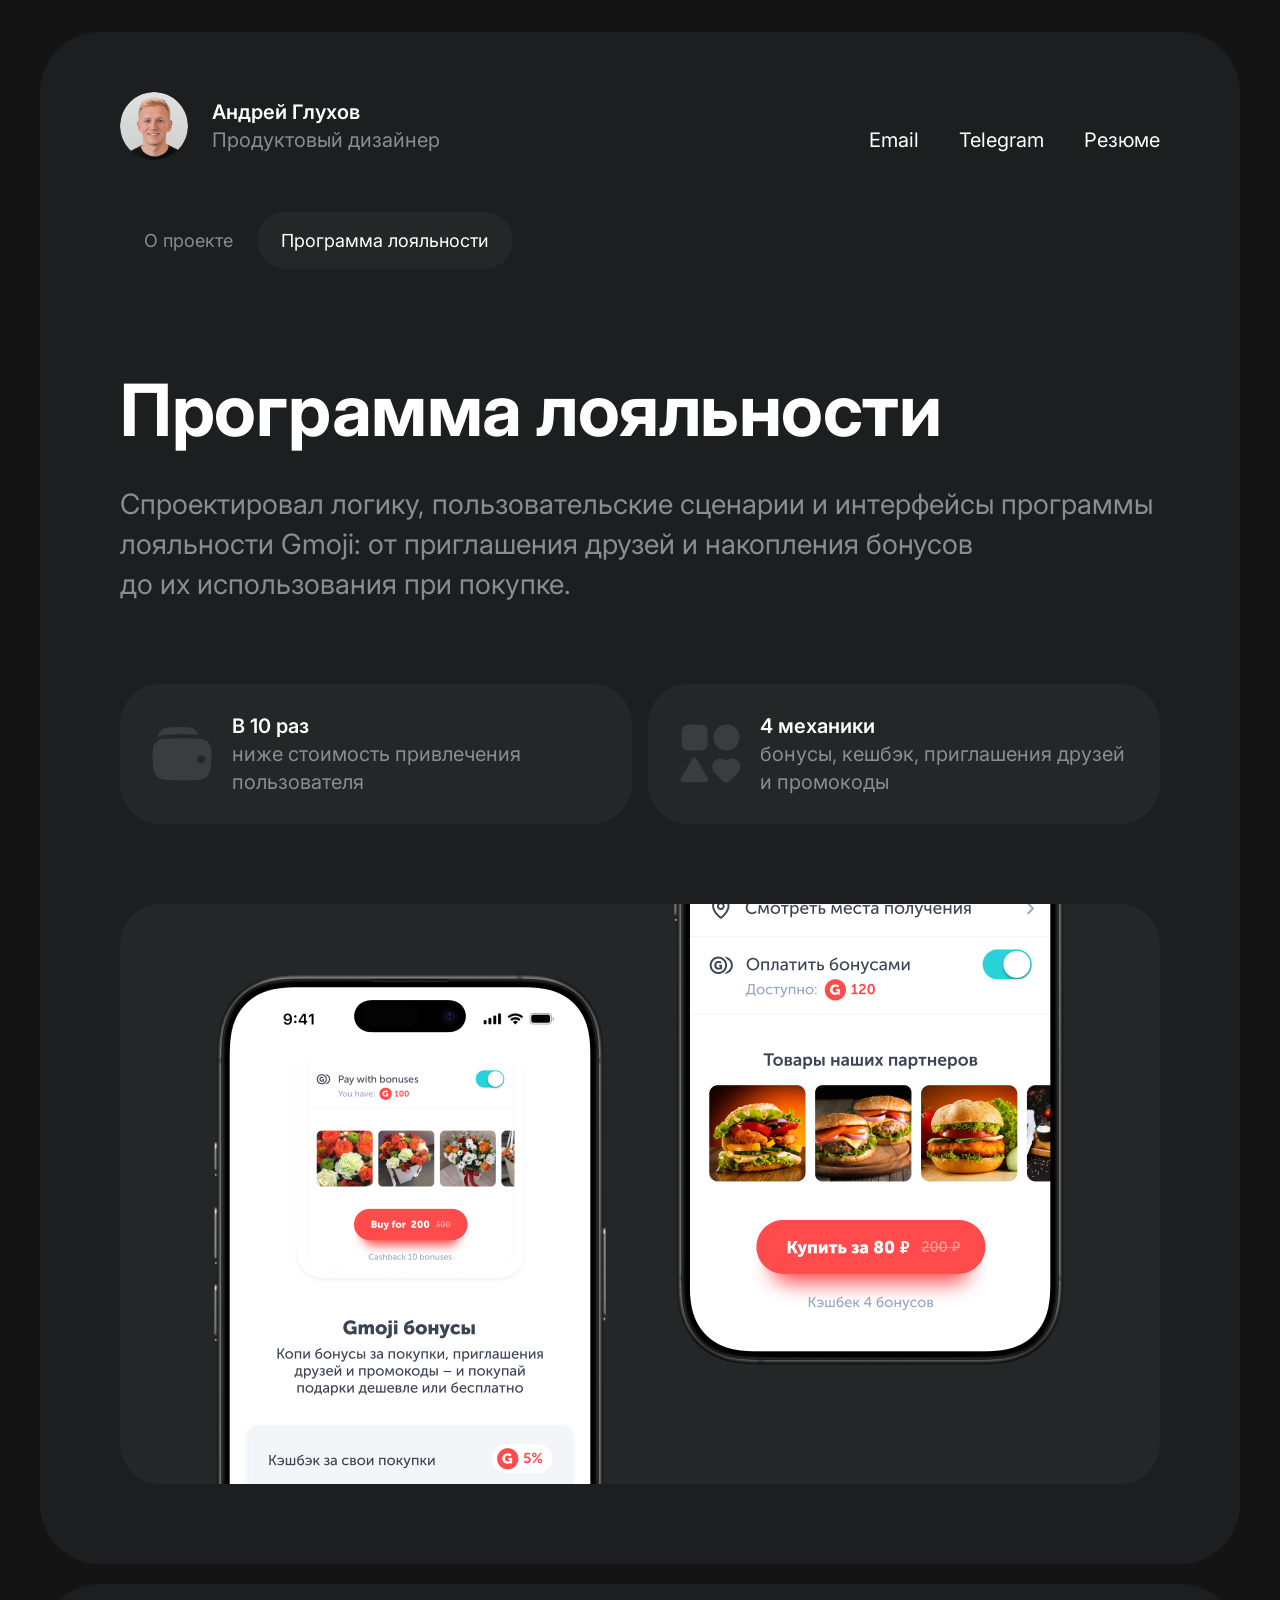
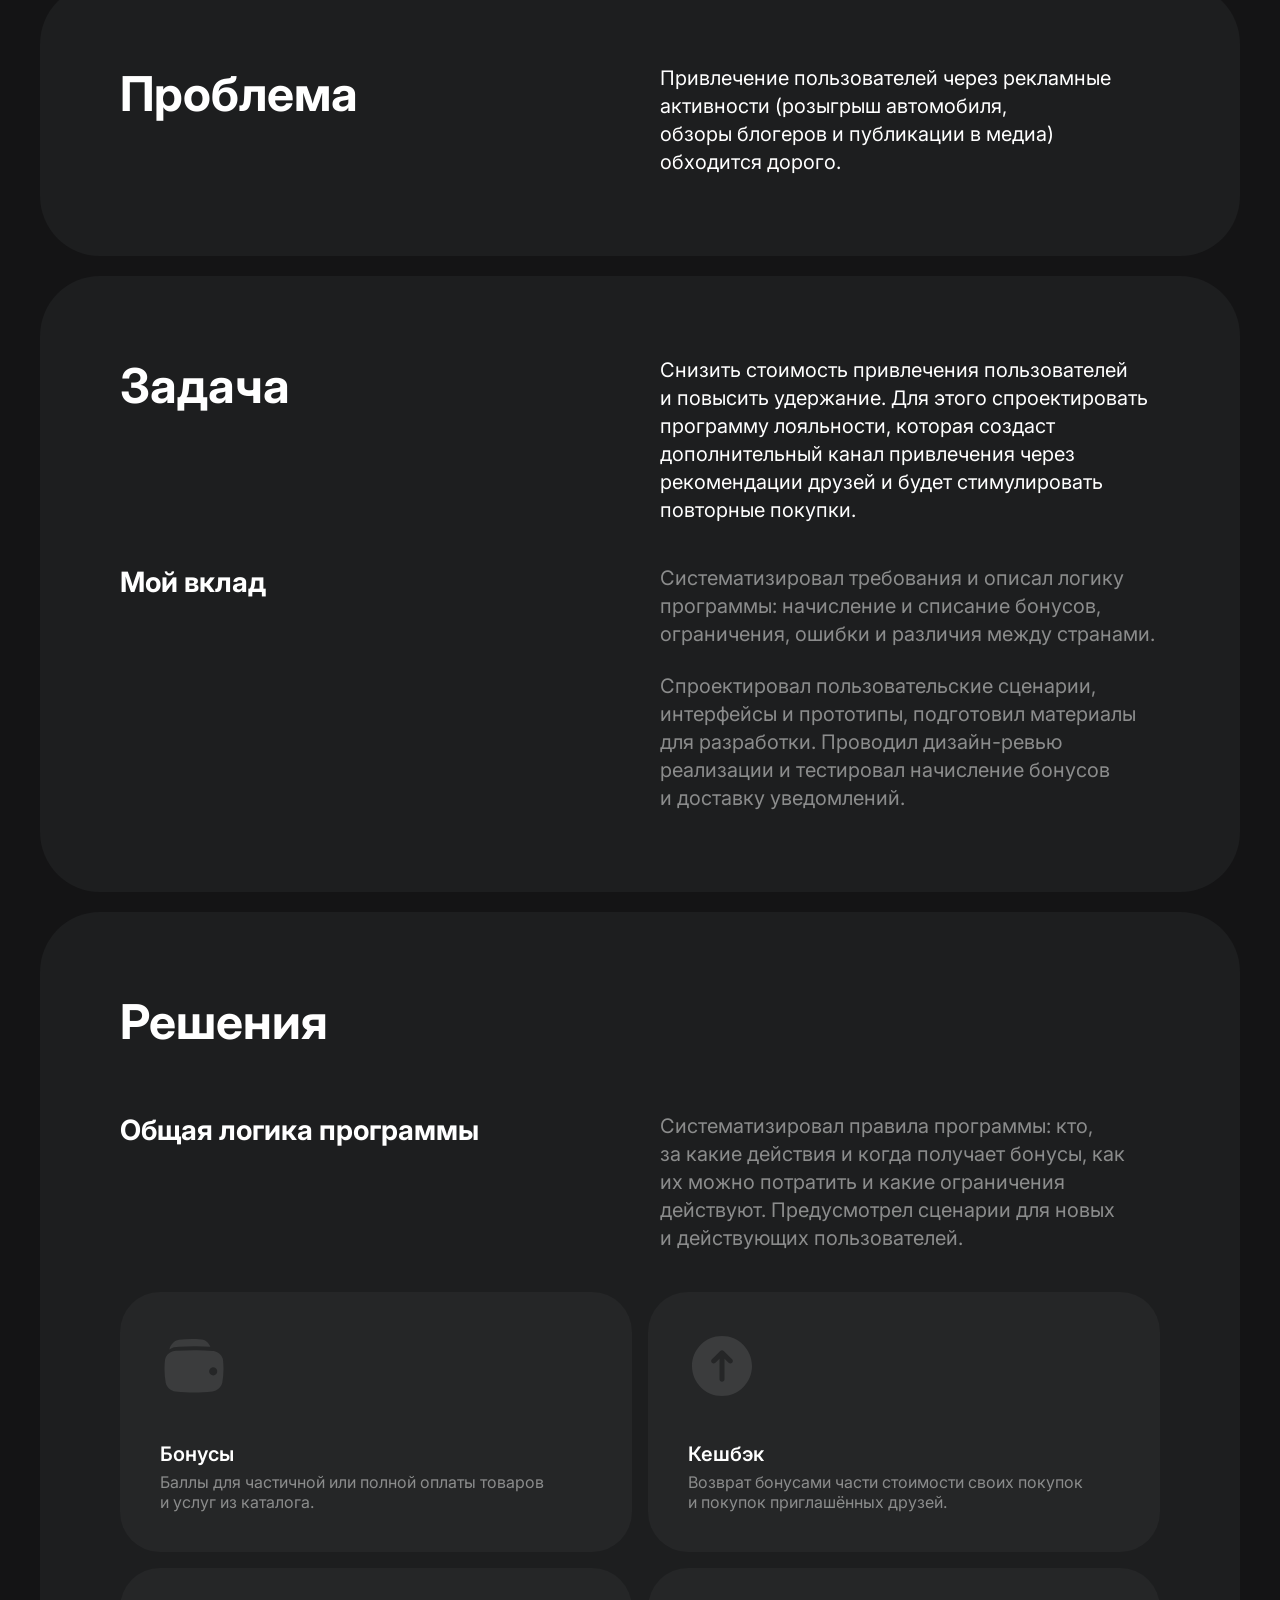
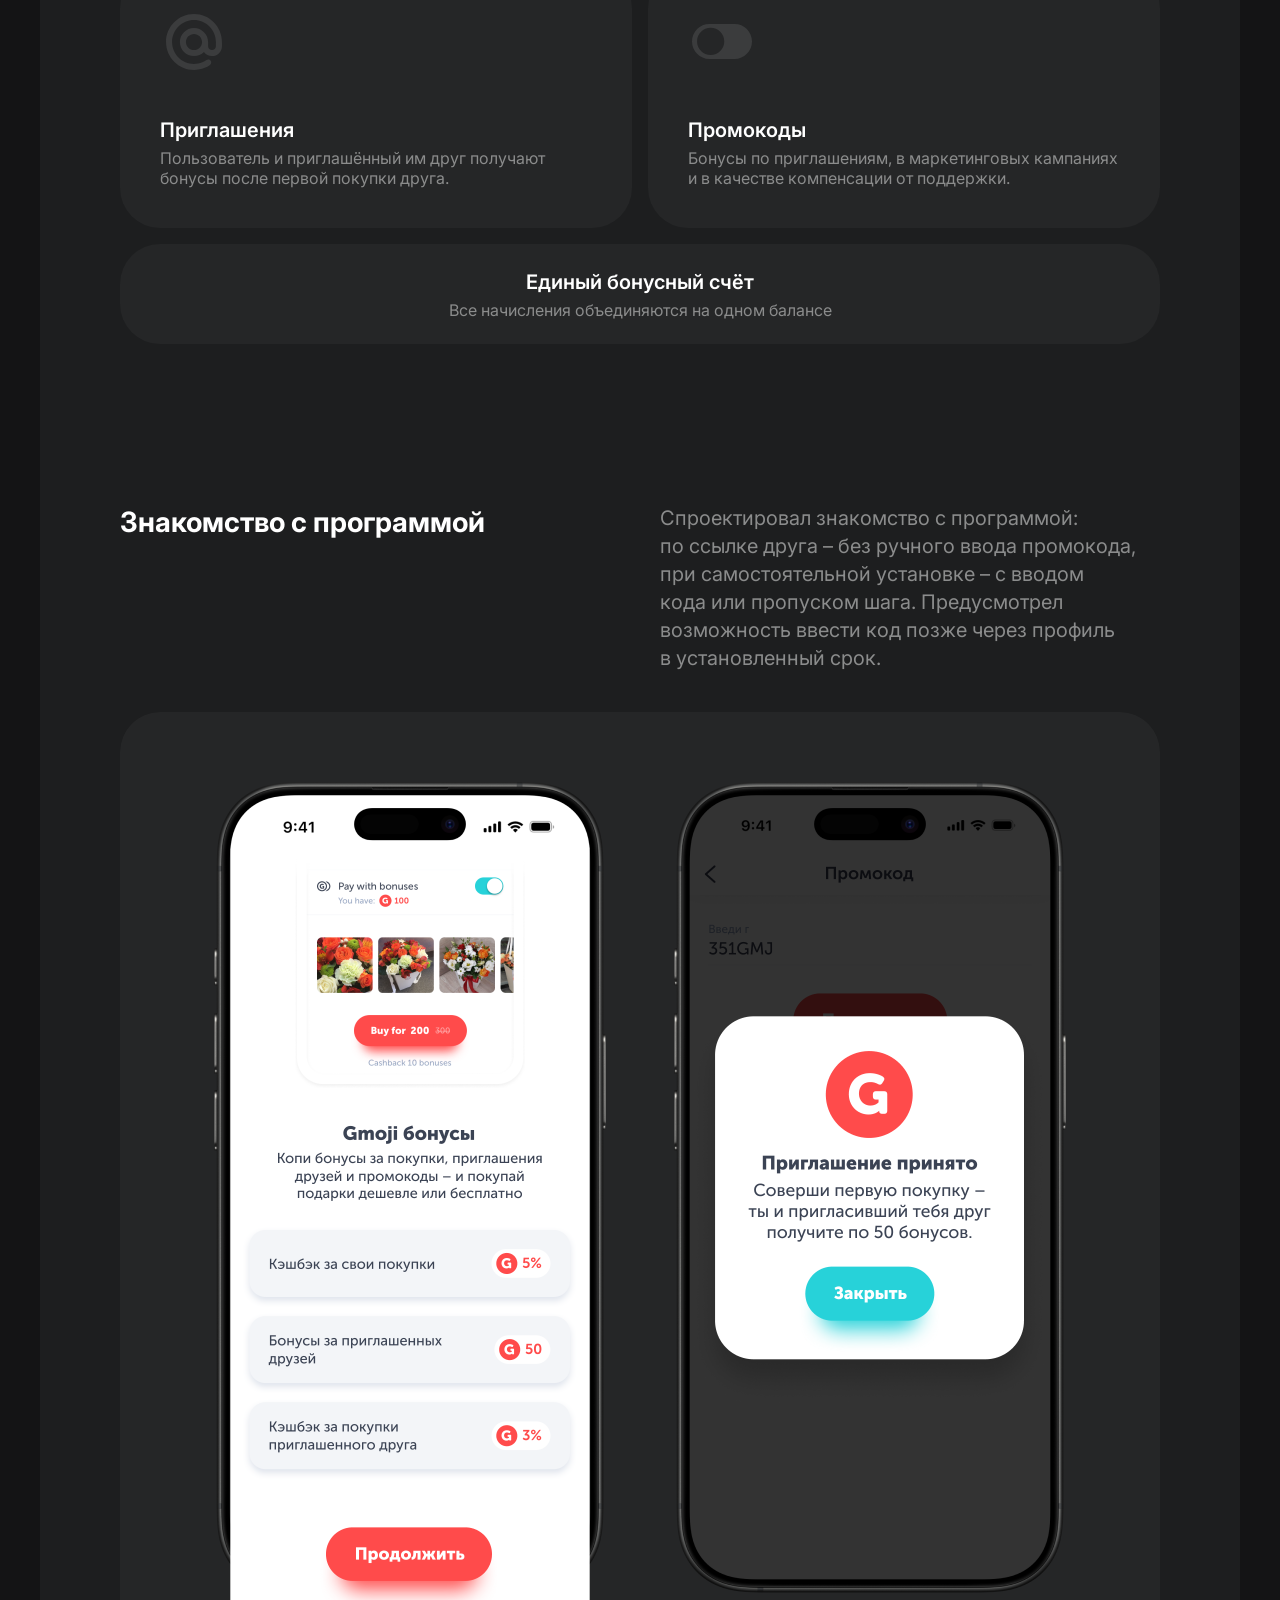
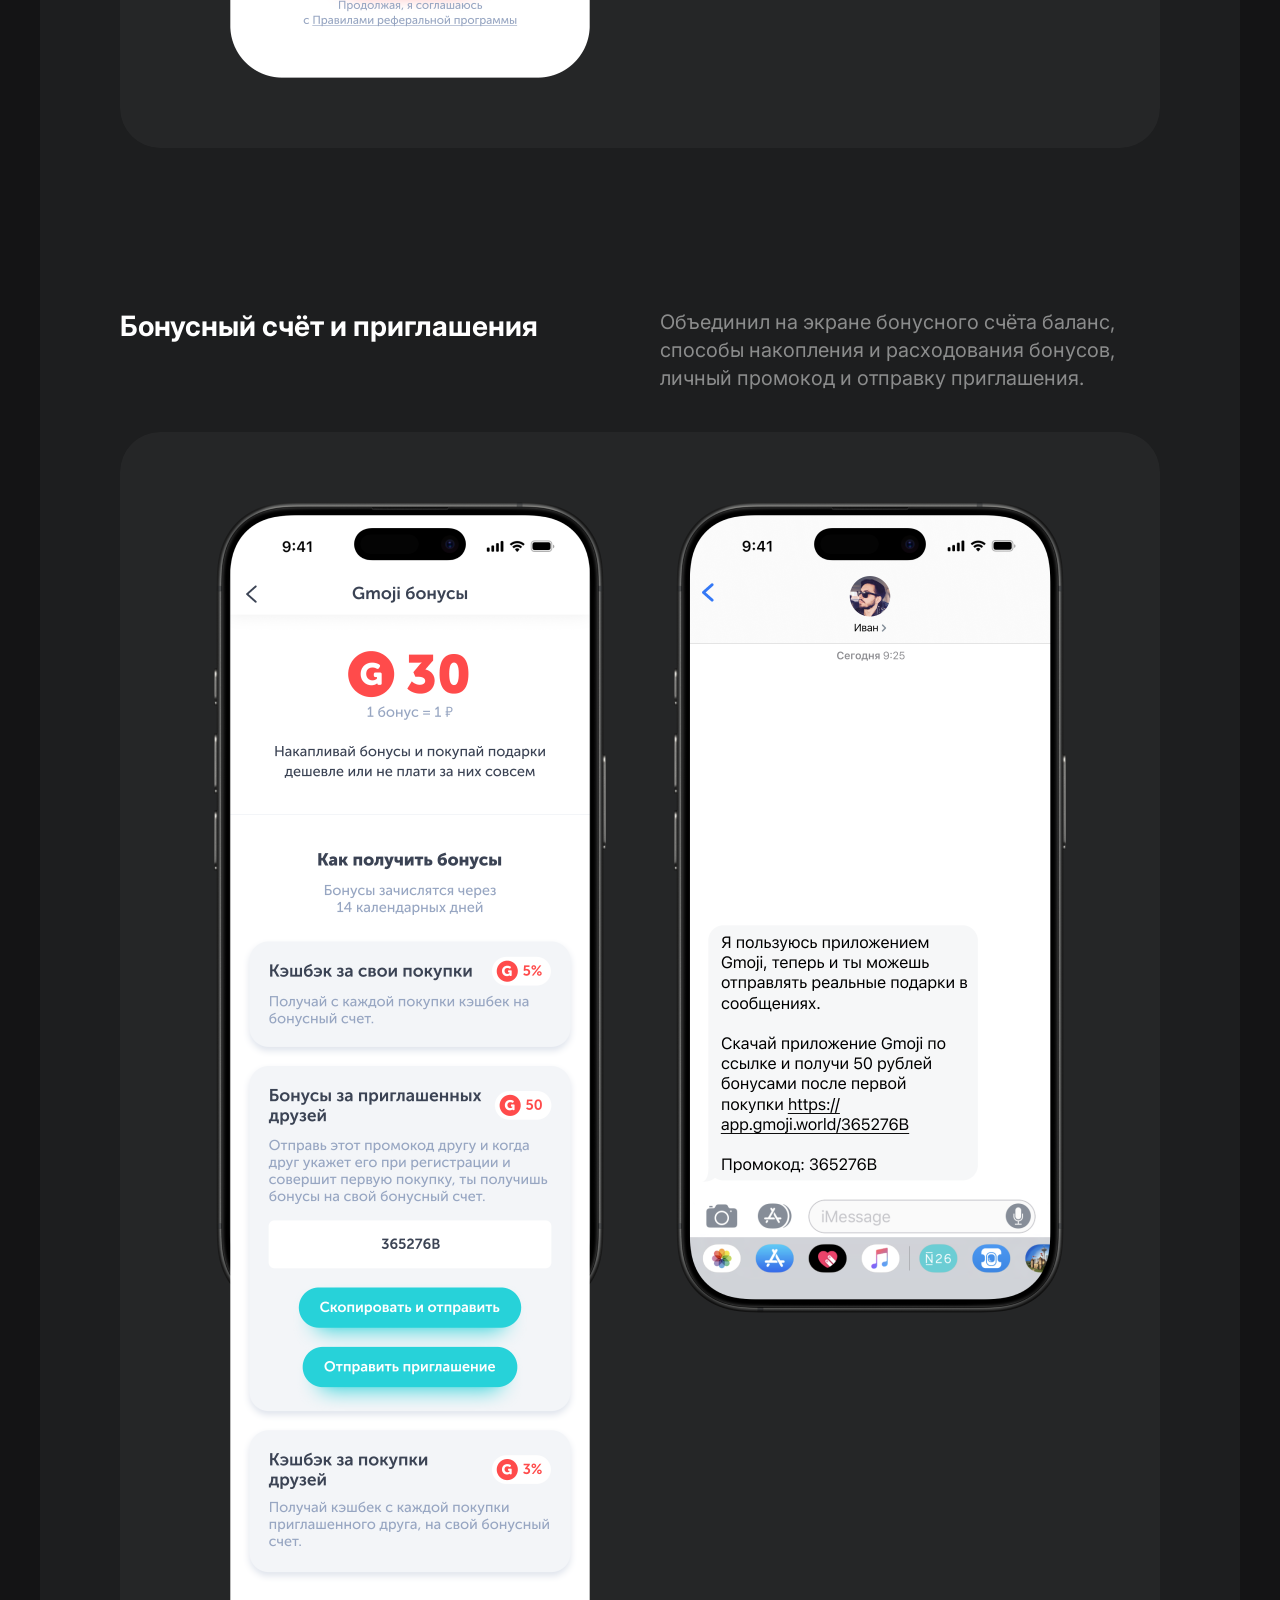
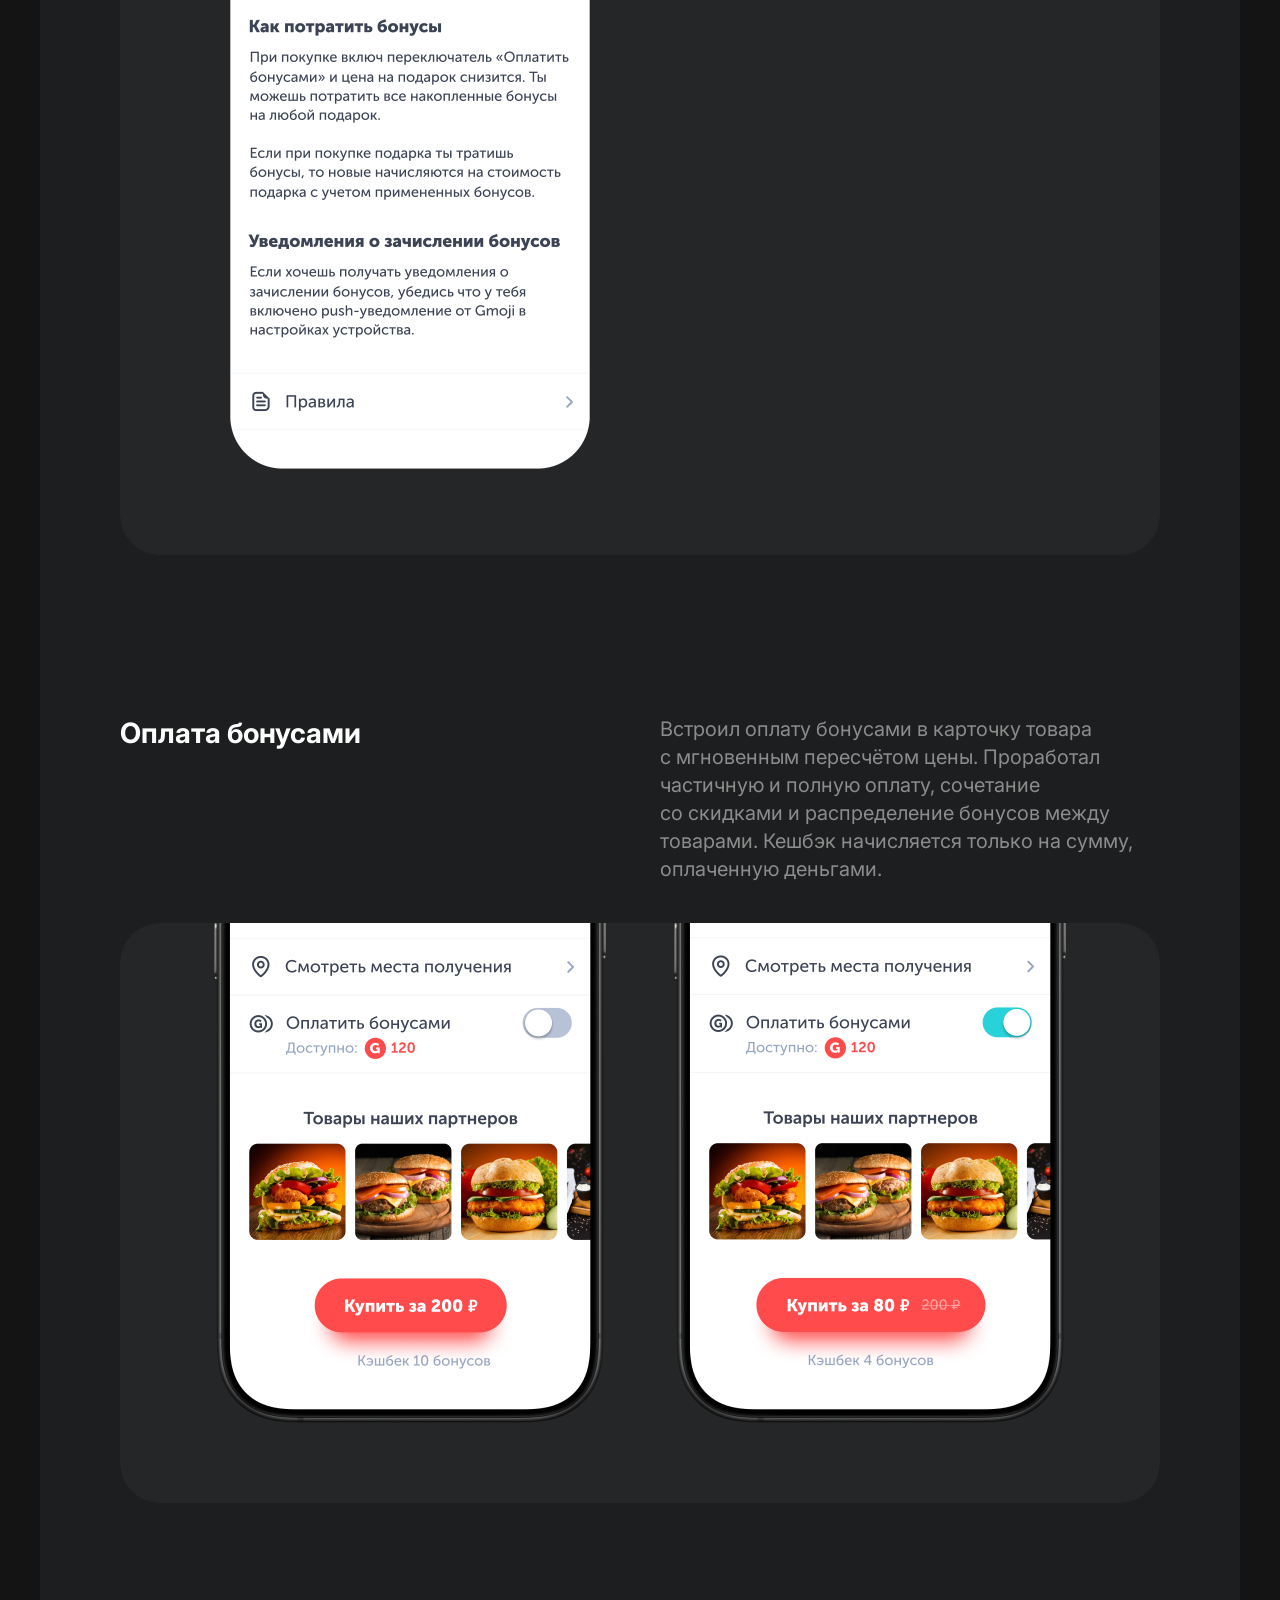
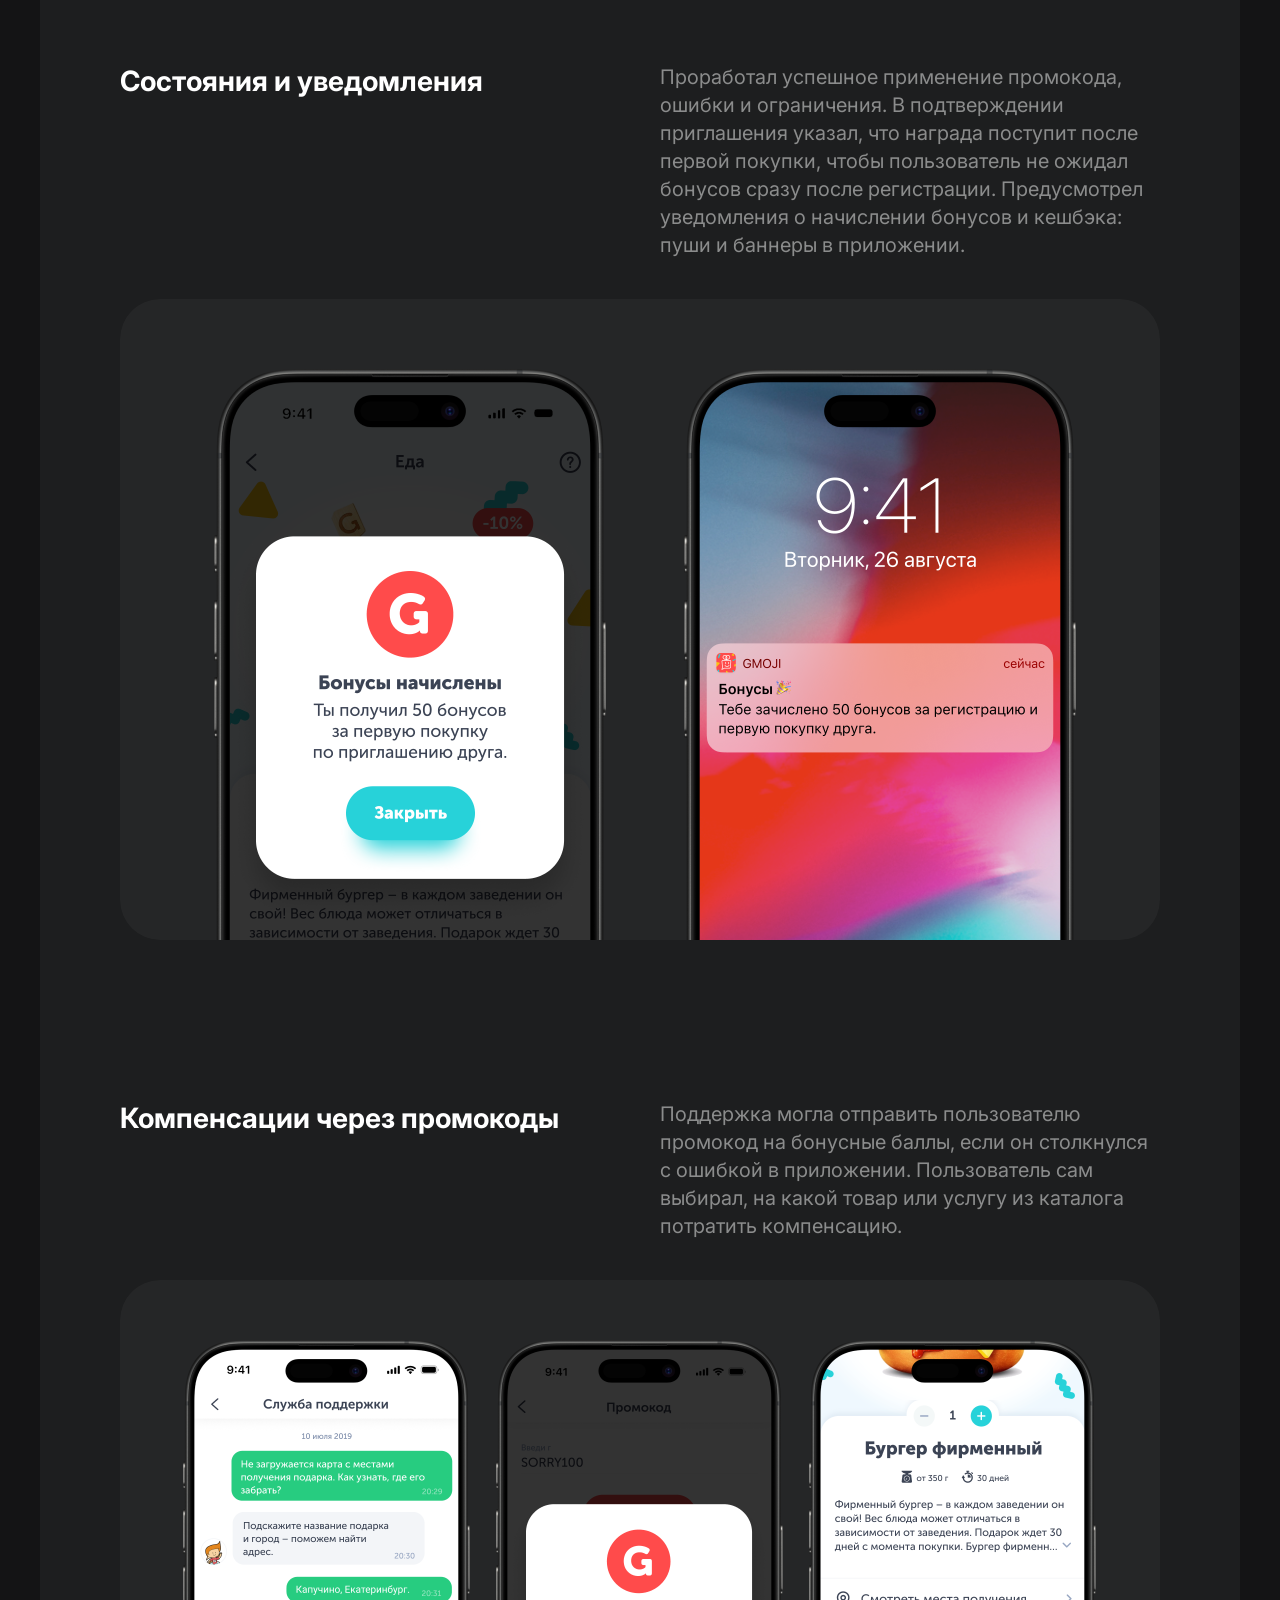
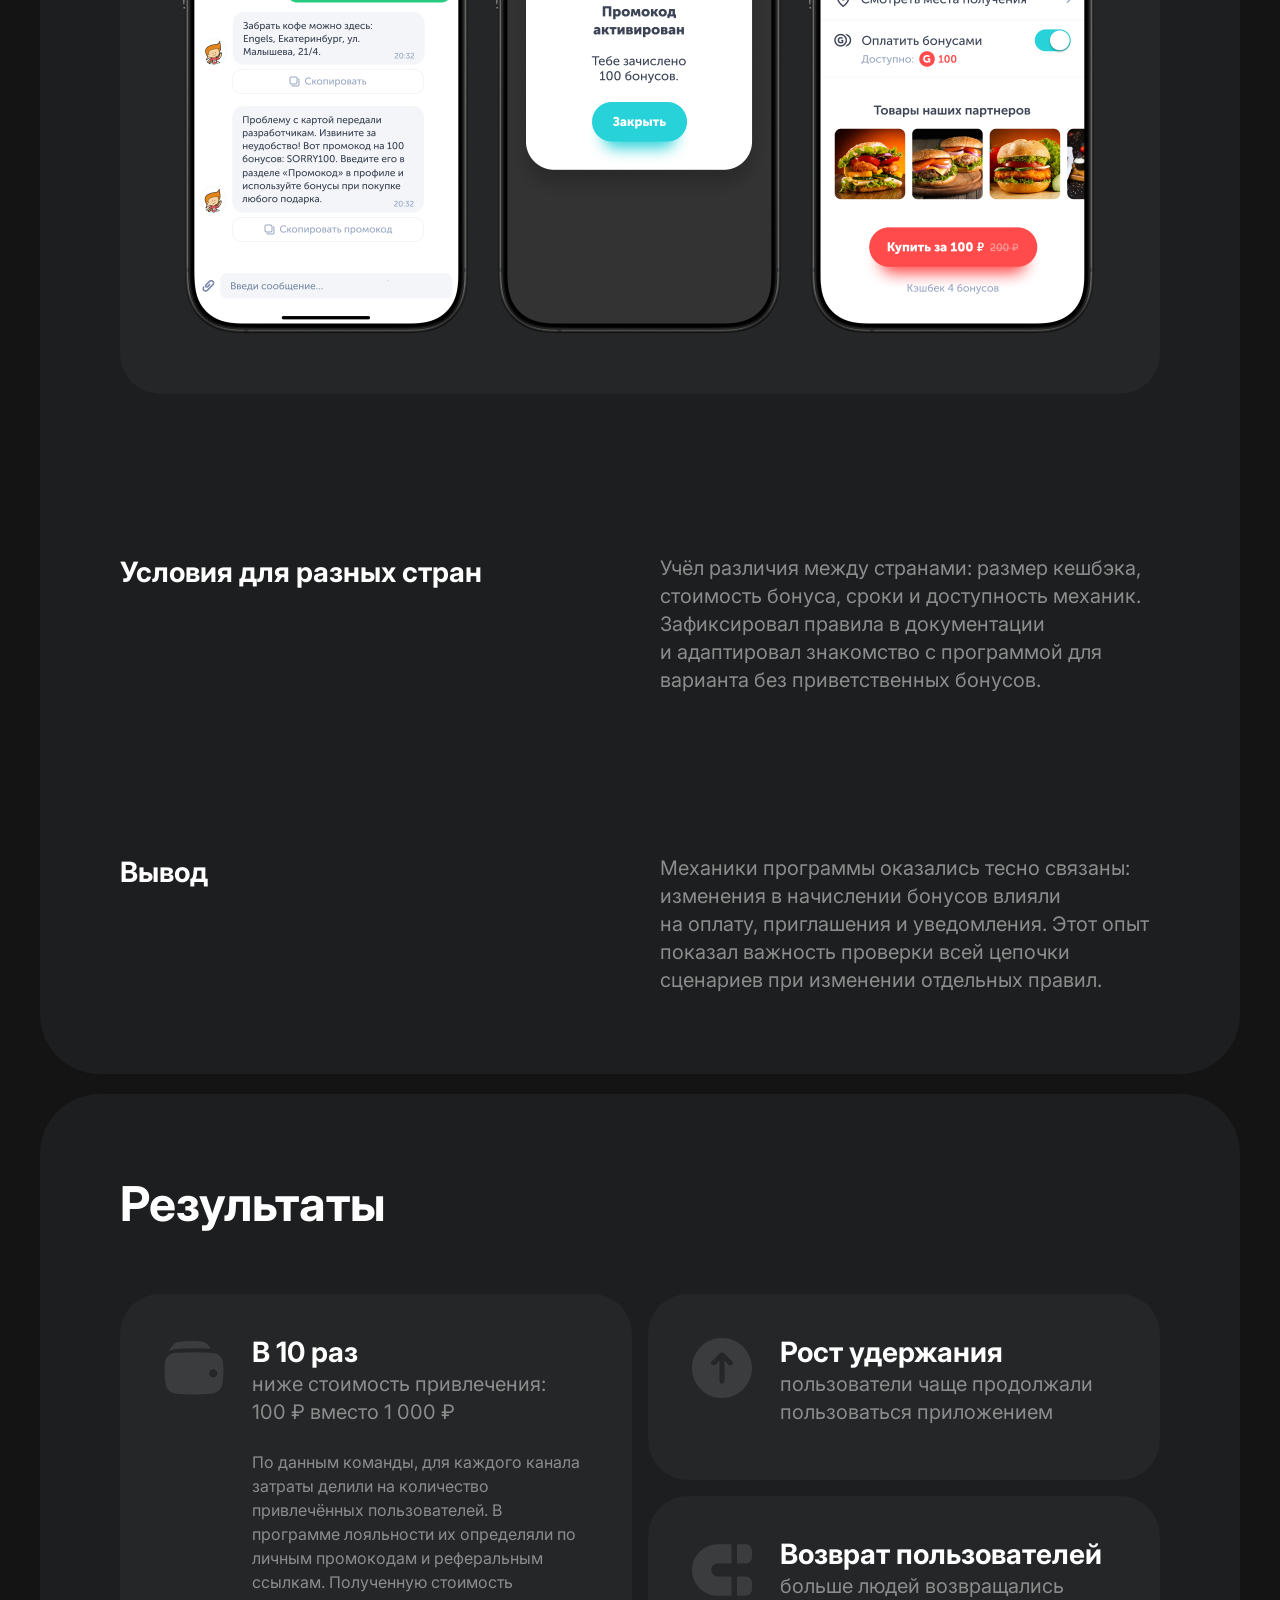
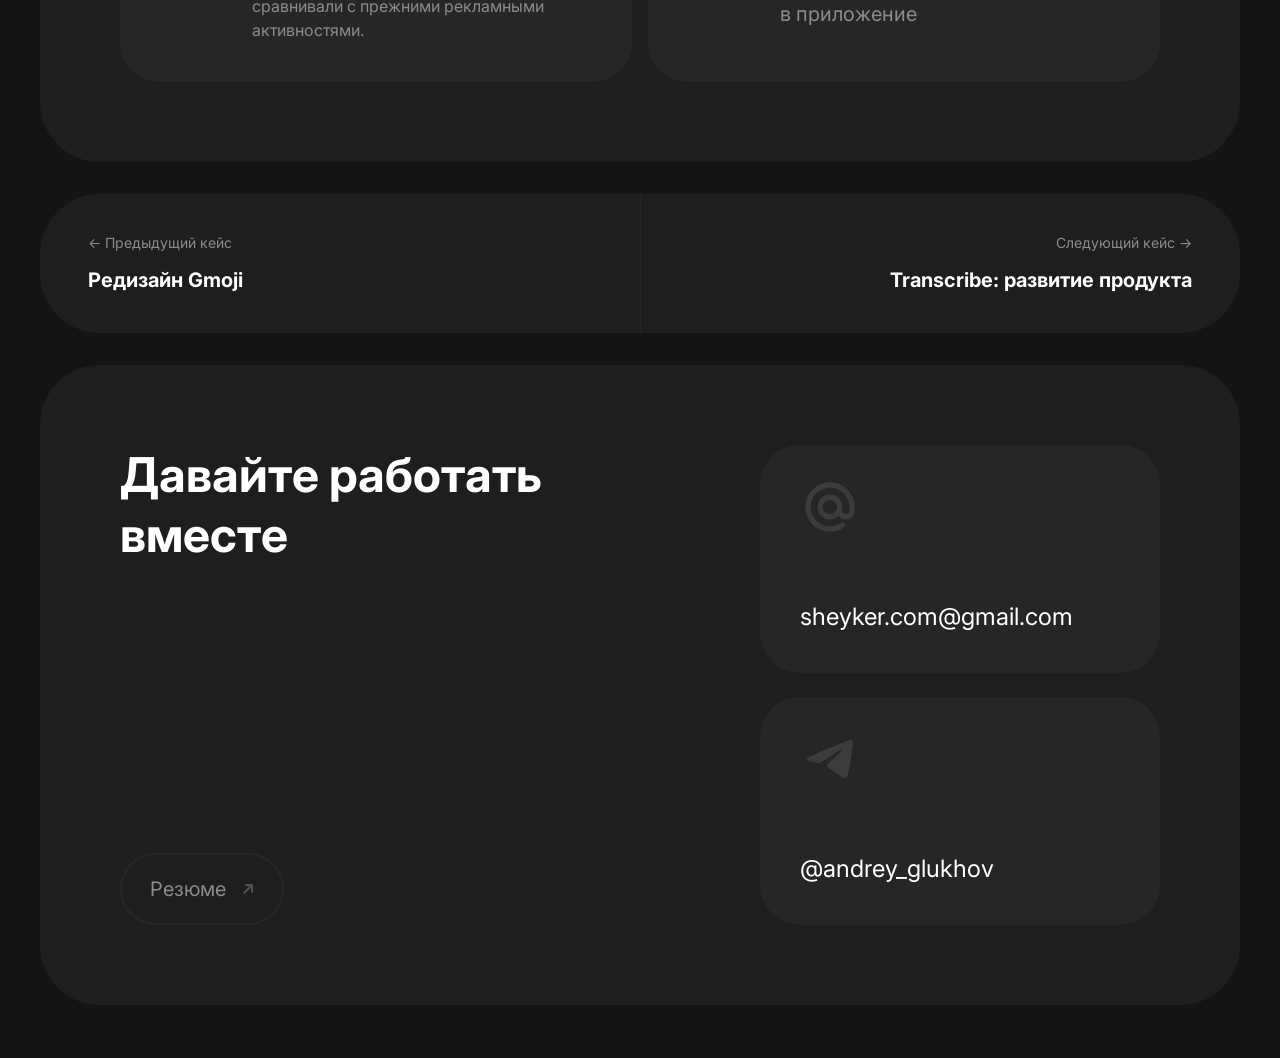
==== gmoji-loyalty/index.html @ d3bd771d "Загрузка портфолио" ====
<!DOCTYPE html>
<html lang="ru">
<head>
  <meta charset="UTF-8">
  <meta name="viewport" content="width=device-width, initial-scale=1.0, viewport-fit=cover">
  <!-- Yandex.Metrika counter -->
  <script type="text/javascript">
    (function(m,e,t,r,i,k,a){
        m[i]=m[i]||function(){(m[i].a=m[i].a||[]).push(arguments)};
        m[i].l=1*new Date();
        for (var j = 0; j < document.scripts.length; j++) {if (document.scripts[j].src === r) { return; }}
        k=e.createElement(t),a=e.getElementsByTagName(t)[0],k.async=1,k.src=r,a.parentNode.insertBefore(k,a)
    })(window, document,'script','https://mc.yandex.ru/metrika/tag.js?id=114570812', 'ym');

    ym(114570812, 'init', {ssr:true, webvisor:true, clickmap:true, ecommerce:"dataLayer", referrer: document.referrer, url: location.href, accurateTrackBounce:true, trackLinks:true});
  </script>
  
  <!-- /Yandex.Metrika counter -->
  <meta name="description" content="Спроектировал бонусы, кешбэк, промокоды и приглашение друзей. Стоимость привлечения снизилась в 10 раз.">
  <title>Программа лояльности Gmoji – Андрей Глухов</title>
  <link rel="icon" type="image/png" sizes="32x32" href="/assets/favicon-32x32.png?v=20260929-avatar">
  <link rel="icon" type="image/png" sizes="16x16" href="/assets/favicon-16x16.png?v=20260929-avatar">
  <link rel="apple-touch-icon" href="/assets/apple-touch-icon.png?v=20260929-avatar">
  <link rel="preconnect" href="https://fonts.googleapis.com">
  <link rel="preconnect" href="https://fonts.gstatic.com" crossorigin>
  <link href="https://fonts.googleapis.com/css2?family=Inter:wght@400;500;600;700&amp;display=swap" rel="stylesheet">
  <link rel="stylesheet" href="/css/styles.css?v=shared-header-1">
  <script src="/js/project-nav.js?v=project-nav-fade-4" defer></script>
  <link rel="stylesheet" href="/css/transcribe-tabs.css?v=18">
  <script src="/js/transcribe-tabs.js?v=github-pages-1" defer></script>
  <script src="/js/pages-index-url.js"></script>
</head>
<body class="app-store-case app-store-case-v2 gmoji-loyalty-case">
  <noscript><div><img src="https://mc.yandex.ru/watch/114570812" style="position:absolute; left:-9999px;" alt=""></div></noscript>
  <header class="mobile-header" data-mobile-floating-header>
    <div class="mobile-header__bar">
      <div class="mobile-header__profile">
        
          <img src="/assets/img_avatar.png" alt="" width="52" height="52">
        
        <div class="mobile-header__info">
          <a class="mobile-header__name" href="/">Андрей Глухов</a>
          <p class="mobile-header__role">Продуктовый дизайнер</p>
        </div>
      </div>
      <button class="mobile-header__menu-btn" type="button" aria-expanded="false" aria-controls="mobile-header-menu" aria-label="Открыть меню">
        <img src="/assets/icon_menu_24.svg" alt="" width="24" height="24" aria-hidden="true">
      </button>
    </div>
    <div class="mobile-header__menu" id="mobile-header-menu" role="dialog" aria-modal="true" aria-label="Меню сайта" hidden>
      <div class="mobile-header__menu-top">
        <button class="mobile-header__close-btn" type="button" aria-label="Закрыть меню">
          <img src="/assets/icon_close_24.svg" alt="" width="24" height="24" aria-hidden="true">
        </button>
      </div>
      <nav class="mobile-header__menu-nav" aria-label="Навигация по проектам">
        <a class="mobile-header__menu-link" href="/">Главная</a>
        <a class="mobile-header__menu-link" href="/transcribe/">Transcribe</a>
        <a class="mobile-header__menu-link" href="/transcribe-design-system/">Дизайн-система Transcribe</a>
        <a class="mobile-header__menu-link" href="/gmoji/">Gmoji</a>
        <a class="mobile-header__menu-link" href="/gmoji-loyalty/" aria-current="page">Программа лояльности Gmoji</a>
      </nav>
      <div class="mobile-header__menu-contacts">
        <button class="mobile-header__contact-link email-copy" type="button" data-email="sheyker.com@gmail.com" aria-label="Скопировать email sheyker.com@gmail.com"><span>Email</span><span class="email-copy__icons" aria-hidden="true"><svg class="email-copy__copy" width="16" height="16" viewbox="0 0 24 24" fill="none" xmlns="http://www.w3.org/2000/svg">
<path d="M9 15C9 12.1716 9 10.7574 9.87868 9.87868C10.7574 9 12.1716 9 15 9L16 9C18.8284 9 20.2426 9 21.1213 9.87868C22 10.7574 22 12.1716 22 15V16C22 18.8284 22 20.2426 21.1213 21.1213C20.2426 22 18.8284 22 16 22H15C12.1716 22 10.7574 22 9.87868 21.1213C9 20.2426 9 18.8284 9 16L9 15Z" stroke="currentColor" stroke-width="1.5" stroke-linecap="round" stroke-linejoin="round"></path>
<path d="M16.9999 9C16.9975 6.04291 16.9528 4.51121 16.092 3.46243C15.9258 3.25989 15.7401 3.07418 15.5376 2.90796C14.4312 2 12.7875 2 9.5 2C6.21252 2 4.56878 2 3.46243 2.90796C3.25989 3.07417 3.07418 3.25989 2.90796 3.46243C2 4.56878 2 6.21252 2 9.5C2 12.7875 2 14.4312 2.90796 15.5376C3.07417 15.7401 3.25989 15.9258 3.46243 16.092C4.51121 16.9528 6.04291 16.9975 9 16.9999" stroke="currentColor" stroke-width="1.5" stroke-linecap="round" stroke-linejoin="round"></path>
</svg><svg class="email-copy__check" width="16" height="16" viewbox="0 0 24 24" fill="none" stroke="currentColor" stroke-width="2" stroke-linecap="round" stroke-linejoin="round"><path d="m5 12 4 4L19 6"></path></svg></span></button>
        <a class="mobile-header__contact-link external-link" href="https://t.me/andrey_glukhov" target="_blank" rel="noopener noreferrer" aria-label="Telegram – открыть в новой вкладке">Telegram<svg class="external-link__arrow" aria-hidden="true" width="20" height="20" viewbox="0 0 20 20" fill="none" xmlns="http://www.w3.org/2000/svg">
<path d="M14.002 5C14.2671 5.00006 14.5215 5.10549 14.709 5.29297C14.8965 5.48049 15.002 5.73484 15.002 6V12.4453C15.0018 12.9973 14.554 13.4452 14.002 13.4453C13.4498 13.4453 13.0022 12.9974 13.002 12.4453V8.37891L6.70901 14.7051C6.31962 15.0965 5.6865 15.0981 5.29495 14.709C4.9035 14.3195 4.90175 13.6865 5.29104 13.2949L11.5537 7H7.87014C7.31786 7 6.87014 6.55228 6.87014 6C6.87014 5.44772 7.31786 5 7.87014 5H14.002Z" fill="currentColor"></path>
</svg></a>
        <a class="mobile-header__contact-link mobile-header__contact-link--resume" href="/cv.pdf" target="_blank" rel="noopener noreferrer">
          Резюме
          <svg aria-hidden="true" class="icon-color--subtle" width="20" height="20" viewBox="0 0 20 20" fill="none" xmlns="http://www.w3.org/2000/svg"><path d="M14.002 5C14.2671 5.00006 14.5215 5.10549 14.709 5.29297C14.8965 5.48049 15.002 5.73484 15.002 6V12.4453C15.0018 12.9973 14.554 13.4452 14.002 13.4453C13.4498 13.4453 13.0022 12.9974 13.002 12.4453V8.37891L6.70901 14.7051C6.31962 15.0965 5.6865 15.0981 5.29495 14.709C4.9035 14.3195 4.90175 13.6865 5.29104 13.2949L11.5537 7H7.87014C7.31786 7 6.87014 6.55228 6.87014 6C6.87014 5.44772 7.31786 5 7.87014 5H14.002Z" fill="currentColor"/></svg>
        </a>
      </div>
    </div>
  </header>
  <div class="page page--inner">

    <main data-project-case>
      <article class="page__container card card--hero page-inner__cover page-inner__cover--project-nav">

        <header class="header">
          <div class="header__profile">
            <figure class="header__avatar">
              <img src="/assets/img_avatar.png" alt="Фото Андрея Глухова" width="68" height="68">
            </figure>
            <div class="header__info">
              <a class="header__name" href="/">Андрей Глухов</a>
              <p class="header__role">Продуктовый дизайнер</p>
            </div>
          </div>

          <nav class="header__nav" aria-label="Основная навигация">
            <button class="header__link email-copy" type="button" data-email="sheyker.com@gmail.com" aria-label="Скопировать email sheyker.com@gmail.com"><span>Email</span><span class="email-copy__icons" aria-hidden="true"><svg class="email-copy__copy" width="16" height="16" viewbox="0 0 24 24" fill="none" xmlns="http://www.w3.org/2000/svg">
<path d="M9 15C9 12.1716 9 10.7574 9.87868 9.87868C10.7574 9 12.1716 9 15 9L16 9C18.8284 9 20.2426 9 21.1213 9.87868C22 10.7574 22 12.1716 22 15V16C22 18.8284 22 20.2426 21.1213 21.1213C20.2426 22 18.8284 22 16 22H15C12.1716 22 10.7574 22 9.87868 21.1213C9 20.2426 9 18.8284 9 16L9 15Z" stroke="currentColor" stroke-width="1.5" stroke-linecap="round" stroke-linejoin="round"></path>
<path d="M16.9999 9C16.9975 6.04291 16.9528 4.51121 16.092 3.46243C15.9258 3.25989 15.7401 3.07418 15.5376 2.90796C14.4312 2 12.7875 2 9.5 2C6.21252 2 4.56878 2 3.46243 2.90796C3.25989 3.07417 3.07418 3.25989 2.90796 3.46243C2 4.56878 2 6.21252 2 9.5C2 12.7875 2 14.4312 2.90796 15.5376C3.07417 15.7401 3.25989 15.9258 3.46243 16.092C4.51121 16.9528 6.04291 16.9975 9 16.9999" stroke="currentColor" stroke-width="1.5" stroke-linecap="round" stroke-linejoin="round"></path>
</svg><svg class="email-copy__check" width="16" height="16" viewbox="0 0 24 24" fill="none" stroke="currentColor" stroke-width="2" stroke-linecap="round" stroke-linejoin="round"><path d="m5 12 4 4L19 6"></path></svg></span></button>
            <a class="header__link external-link" href="https://t.me/andrey_glukhov" target="_blank" rel="noopener noreferrer" aria-label="Telegram – открыть в новой вкладке">Telegram<svg class="external-link__arrow" aria-hidden="true" width="20" height="20" viewbox="0 0 20 20" fill="none" xmlns="http://www.w3.org/2000/svg">
<path d="M14.002 5C14.2671 5.00006 14.5215 5.10549 14.709 5.29297C14.8965 5.48049 15.002 5.73484 15.002 6V12.4453C15.0018 12.9973 14.554 13.4452 14.002 13.4453C13.4498 13.4453 13.0022 12.9974 13.002 12.4453V8.37891L6.70901 14.7051C6.31962 15.0965 5.6865 15.0981 5.29495 14.709C4.9035 14.3195 4.90175 13.6865 5.29104 13.2949L11.5537 7H7.87014C7.31786 7 6.87014 6.55228 6.87014 6C6.87014 5.44772 7.31786 5 7.87014 5H14.002Z" fill="currentColor"></path>
</svg></a>
            <a class="header__link external-link" href="/cv.pdf" target="_blank" rel="noopener noreferrer" aria-label="Резюме – открыть в новой вкладке">Резюме<svg class="external-link__arrow" aria-hidden="true" width="20" height="20" viewbox="0 0 20 20" fill="none" xmlns="http://www.w3.org/2000/svg">
<path d="M14.002 5C14.2671 5.00006 14.5215 5.10549 14.709 5.29297C14.8965 5.48049 15.002 5.73484 15.002 6V12.4453C15.0018 12.9973 14.554 13.4452 14.002 13.4453C13.4498 13.4453 13.0022 12.9974 13.002 12.4453V8.37891L6.70901 14.7051C6.31962 15.0965 5.6865 15.0981 5.29495 14.709C4.9035 14.3195 4.90175 13.6865 5.29104 13.2949L11.5537 7H7.87014C7.31786 7 6.87014 6.55228 6.87014 6C6.87014 5.44772 7.31786 5 7.87014 5H14.002Z" fill="currentColor"></path>
</svg></a>
          </nav>
        <button class="header__menu-btn mobile-header__menu-btn" type="button" aria-expanded="false" aria-controls="mobile-header-menu" aria-label="Открыть меню">
            <img src="/assets/icon_menu_24.svg" alt="" width="24" height="24" aria-hidden="true">
          </button>
        </header>



        <nav class="project-nav" tabindex="0" aria-label="Материалы проекта Gmoji">
  <a class="project-nav__link" href="/gmoji/">О проекте</a>
  <a class="project-nav__link" href="/gmoji-loyalty/" aria-current="page">Программа лояльности</a>
</nav>
<div class="project-case-intro">

<h1 class="page-inner__title">Программа лояльности</h1>
<p class="page-inner__lead">Спроектировал логику, пользовательские сценарии и интерфейсы программы лояльности Gmoji: от приглашения друзей и накопления бонусов до их использования при покупке.</p>
<ul class="page-inner__stats" aria-label="Результат и механики программы лояльности">
  <li class="page-inner__stat">
    <img class="page-inner__stat-icon" src="/assets/icon_wallet_68.svg" alt="" width="68" height="68" aria-hidden="true">
    <div class="page-inner__stat-text">
      <p class="page-inner__stat-value">В 10 раз</p>
      <p class="page-inner__stat-label">ниже стоимость привлечения пользователя</p>
      
    </div>
  </li>
  <li class="page-inner__stat">
    <img class="page-inner__stat-icon" src="/assets/icon_features_68.svg" alt="" width="68" height="68" aria-hidden="true">
    <div class="page-inner__stat-text">
      <p class="page-inner__stat-value">4 механики</p>
      <p class="page-inner__stat-label">бонусы, кешбэк, приглашения друзей и промокоды</p>
    </div>
  </li>
</ul>
<figure class="page-inner__cover-media">
  <img src="/assets/img_gmoji_case_cover.png" width="2080" height="1160" alt="Программа лояльности Gmoji: знакомство с бонусами и оплата покупки бонусами">
</figure>
</div>
</article>
<section class="page__container card page-inner__section" aria-labelledby="problems-heading">
  <div class="case-row">
    <h2 class="page-inner__section-heading" id="problems-heading">Проблема</h2>
    <div class="page-inner__solution-content case-copy">
      <p>Привлечение пользователей через рекламные активности (розыгрыш автомобиля, обзоры блогеров и публикации в медиа) обходится дорого.</p>
    </div>
  </div>
</section>
<section class="page__container card page-inner__section" aria-labelledby="task role">
  <div class="case-row">
    <h2 class="page-inner__section-heading" id="task">Задача</h2>
    <div class="page-inner__solution-content case-copy">
      <p>Снизить стоимость привлечения пользователей и повысить удержание. Для этого спроектировать программу лояльности, которая создаст дополнительный канал привлечения через рекомендации друзей и будет стимулировать повторные покупки.</p>
    </div>
  </div>
  <div class="case-row case-role-row loyalty-role-row">
    <h2 class="page-inner__solution-title" id="role">Мой вклад</h2>
    <div class="page-inner__solution-content case-copy">
      <p class="page-inner__solution-item-text">Систематизировал требования и описал логику программы: начисление и списание бонусов, ограничения, ошибки и различия между странами.</p>
      <p class="page-inner__solution-item-text">Спроектировал пользовательские сценарии, интерфейсы и прототипы, подготовил материалы для разработки. Проводил дизайн-ревью реализации и тестировал начисление бонусов и доставку уведомлений.</p>
    </div>
  </div>
</section>
<section class="page__container card page-inner__section page-inner__section--solutions case-solutions" aria-labelledby="solutions-heading">
<h2 class="page-inner__section-heading" id="solutions-heading">Решения</h2>
<article class="page-inner__solution-card case-solution" aria-labelledby="program-logic">
  <div class="page-inner__solution-body">
    <h3 class="page-inner__solution-title" id="program-logic">Общая логика программы</h3>
    <div class="page-inner__solution-content case-solution-copy"><p class="page-inner__solution-item-text">Систематизировал правила программы: кто, за какие действия и когда получает бонусы, как их можно потратить и какие ограничения действуют. Предусмотрел сценарии для новых и действующих пользователей.</p></div>
  </div>
  <div><ul class="page-inner__features loyalty-mechanics" aria-label="Четыре механики программы"><li class="page-inner__feature-card"><img class="page-inner__feature-icon" src="/assets/icon_wallet_68.svg" width="68" height="68" alt="" aria-hidden="true"><div class="page-inner__feature-body"><h4 class="page-inner__feature-title">Бонусы</h4><p class="page-inner__feature-text">Баллы для частичной или полной оплаты товаров и услуг из каталога.</p></div></li><li class="page-inner__feature-card"><img class="page-inner__feature-icon" src="/assets/icon_arrow_up_68.svg" width="68" height="68" alt="" aria-hidden="true"><div class="page-inner__feature-body"><h4 class="page-inner__feature-title">Кешбэк</h4><p class="page-inner__feature-text">Возврат бонусами части стоимости своих покупок и покупок приглашённых друзей.</p></div></li><li class="page-inner__feature-card"><img class="page-inner__feature-icon" src="/assets/icon_email_68.svg" width="68" height="68" alt="" aria-hidden="true"><div class="page-inner__feature-body"><h4 class="page-inner__feature-title">Приглашения</h4><p class="page-inner__feature-text">Пользователь и приглашённый им друг получают бонусы после первой покупки друга.</p></div></li><li class="page-inner__feature-card"><img class="page-inner__feature-icon" src="/assets/icon_component_settings_68.svg" width="68" height="68" alt="" aria-hidden="true"><div class="page-inner__feature-body"><h4 class="page-inner__feature-title">Промокоды</h4><p class="page-inner__feature-text">Бонусы по приглашениям, в маркетинговых кампаниях и в качестве компенсации от поддержки.</p></div></li></ul><p class="loyalty-shared-balance"><strong>Единый бонусный счёт</strong>Все начисления объединяются на одном балансе</p></div>
</article>
<article class="page-inner__solution-card case-solution" aria-labelledby="onboarding">
  <div class="page-inner__solution-body">
    <h3 class="page-inner__solution-title" id="onboarding">Знакомство с программой</h3>
    <div class="page-inner__solution-content case-solution-copy"><p class="page-inner__solution-item-text">Спроектировал знакомство с программой: по ссылке друга – без ручного ввода промокода, при самостоятельной установке – с вводом кода или пропуском шага. Предусмотрел возможность ввести код позже через профиль в установленный срок.</p></div>
  </div>
  <figure class="page-inner__solution-media case-media"><img src="/assets/img_gmoji_case_1.png?v=8cc3339d0d" width="2080" height="2072" alt="Знакомство с программой лояльности Gmoji" loading="lazy" decoding="async"></figure>
</article>
<article class="page-inner__solution-card case-solution" aria-labelledby="balance">
  <div class="page-inner__solution-body">
    <h3 class="page-inner__solution-title" id="balance">Бонусный счёт и приглашения</h3>
    <div class="page-inner__solution-content case-solution-copy"><p class="page-inner__solution-item-text">Объединил на экране бонусного счёта баланс, способы накопления и расходования бонусов, личный промокод и отправку приглашения.</p></div>
  </div>
  <figure class="page-inner__solution-media case-media"><img src="/assets/img_gmoji_case_2.png" width="2080" height="3446" alt="Бонусный счёт и приглашения в Gmoji" loading="lazy" decoding="async"></figure>
</article>
<article class="page-inner__solution-card case-solution" aria-labelledby="payment">
  <div class="page-inner__solution-body">
    <h3 class="page-inner__solution-title" id="payment">Оплата бонусами</h3>
    <div class="page-inner__solution-content case-solution-copy"><p class="page-inner__solution-item-text">Встроил оплату бонусами в карточку товара с мгновенным пересчётом цены. Проработал частичную и полную оплату, сочетание со скидками и распределение бонусов между товарами. Кешбэк начисляется только на сумму, оплаченную деньгами.</p></div>
  </div>
  <figure class="page-inner__solution-media case-media"><img src="/assets/img_gmoji_case_3.png" width="2080" height="1160" alt="Оплата бонусами в Gmoji" loading="lazy" decoding="async"></figure>
</article>
<article class="page-inner__solution-card case-solution" aria-labelledby="states">
  <div class="page-inner__solution-body">
    <h3 class="page-inner__solution-title" id="states">Состояния и уведомления</h3>
    <div class="page-inner__solution-content case-solution-copy"><p class="page-inner__solution-item-text">Проработал успешное применение промокода, ошибки и ограничения. В подтверждении приглашения указал, что награда поступит после первой покупки, чтобы пользователь не ожидал бонусов сразу после регистрации. Предусмотрел уведомления о начислении бонусов и кешбэка: пуши и баннеры в приложении.</p></div>
  </div>
  <figure class="page-inner__solution-media case-media"><img src="/assets/img_gmoji_case_4.png?v=201a949018" width="2080" height="1282" alt="Состояния и уведомления программы лояльности Gmoji" loading="lazy" decoding="async"></figure>
</article>
<article class="page-inner__solution-card case-solution" aria-labelledby="compensation">
  <div class="page-inner__solution-body">
    <h3 class="page-inner__solution-title" id="compensation">Компенсации через промокоды</h3>
    <div class="page-inner__solution-content case-solution-copy"><p class="page-inner__solution-item-text">Поддержка могла отправить пользователю промокод на бонусные баллы, если он столкнулся с ошибкой в приложении. Пользователь сам выбирал, на какой товар или услугу из каталога потратить компенсацию.</p></div>
  </div>
  <figure class="page-inner__solution-media case-media"><img src="/assets/img_gmoji_case_5.png" width="2080" height="1428" alt="Компенсации через промокоды в Gmoji" loading="lazy" decoding="async"></figure>
</article>
<article class="page-inner__solution-card case-solution" aria-labelledby="countries">
  <div class="page-inner__solution-body">
    <h3 class="page-inner__solution-title" id="countries">Условия для разных стран</h3>
    <div class="page-inner__solution-content case-solution-copy"><p class="page-inner__solution-item-text">Учёл различия между странами: размер кешбэка, стоимость бонуса, сроки и доступность механик. Зафиксировал правила в документации и адаптировал знакомство с программой для варианта без приветственных бонусов.</p></div>
  </div>
  
</article>

<article class="page-inner__solution-card case-solution" aria-labelledby="takeaway">
  <div class="page-inner__solution-body">
    <h3 class="page-inner__solution-title" id="takeaway">Вывод</h3>
    <div class="page-inner__solution-content case-solution-copy"><p class="page-inner__solution-item-text">Механики программы оказались тесно связаны: изменения в начислении бонусов влияли на оплату, приглашения и уведомления. Этот опыт показал важность проверки всей цепочки сценариев при изменении отдельных правил.</p></div>
  </div>
  
</article>
</section>
<section class="page__container card page-inner__section page-inner__section--results" aria-labelledby="results">
  <h2 class="page-inner__section-heading" id="results">Результаты</h2>
  <ul class="page-inner__results loyalty-results">
    <li class="page-inner__stat page-inner__stat--result loyalty-result-primary">
      <img class="page-inner__stat-icon" src="/assets/icon_wallet_68.svg" alt="" width="68" height="68" aria-hidden="true">
      <div class="page-inner__stat-text">
        <p class="page-inner__result-metric">В 10 раз</p>
        <p class="page-inner__stat-label">ниже стоимость привлечения: 100 ₽ вместо 1 000 ₽</p>
      </div>
          <div class="loyalty-result-method">
        <p class="case-footnote">По данным команды, для каждого канала затраты делили на количество привлечённых пользователей. В программе лояльности их определяли по личным промокодам и реферальным ссылкам. Полученную стоимость сравнивали с прежними рекламными активностями.</p>
      </div>
    </li>
    <li class="page-inner__stat page-inner__stat--result">
      <img class="page-inner__stat-icon" src="/assets/icon_arrow_up_68.svg" alt="" width="68" height="68" aria-hidden="true">
      <div class="page-inner__stat-text">
        <p class="page-inner__result-metric">Рост удержания</p>
        <p class="page-inner__stat-label">пользователи чаще продолжали пользоваться приложением</p>
      </div>
    </li>
    <li class="page-inner__stat page-inner__stat--result">
      <img class="page-inner__stat-icon" src="/assets/icon_magnet_68.svg" alt="" width="68" height="68" aria-hidden="true">
      <div class="page-inner__stat-text">
        <p class="page-inner__result-metric">Возврат пользователей</p>
        <p class="page-inner__stat-label">больше людей возвращались в приложение</p>
      </div>
    </li>
  </ul>
</section>
<nav class="page__container card case-navigation" aria-label="Навигация по кейсам">
  <a class="interactive-card case-navigation__link" href="/gmoji/">
    <span class="case-navigation__direction">← Предыдущий кейс</span>
    <h2 class="case-navigation__title">Редизайн Gmoji</h2>
  </a>
  <a class="interactive-card case-navigation__link" href="/transcribe/">
    <span class="case-navigation__direction">Следующий кейс →</span>
    <h2 class="case-navigation__title">Transcribe: развитие продукта</h2>
  </a>
</nav>
</main>

    <footer class="page__container card card--contact" aria-labelledby="contact-title">
      <div class="contact__intro">
        <h2 class="contact__title" id="contact-title">Давайте работать<br>вместе</h2>
        <a class="btn-pill" href="/cv.pdf" target="_blank" rel="noopener noreferrer" aria-label="Скачать резюме">
          Резюме
          <svg class="btn-pill__icon" aria-hidden="true" width="20" height="20" viewBox="0 0 20 20" fill="none" xmlns="http://www.w3.org/2000/svg"><path d="M14.002 5C14.2671 5.00006 14.5215 5.10549 14.709 5.29297C14.8965 5.48049 15.002 5.73484 15.002 6V12.4453C15.0018 12.9973 14.554 13.4452 14.002 13.4453C13.4498 13.4453 13.0022 12.9974 13.002 12.4453V8.37891L6.70901 14.7051C6.31962 15.0965 5.6865 15.0981 5.29495 14.709C4.9035 14.3195 4.90175 13.6865 5.29104 13.2949L11.5537 7H7.87014C7.31786 7 6.87014 6.55228 6.87014 6C6.87014 5.44772 7.31786 5 7.87014 5H14.002Z" fill="currentColor"/></svg>
        </a>
      </div>
      <div class="contact__actions">
        <button class="contact-card interactive-card contact-card--email-copy" type="button" data-email-copy data-email="sheyker.com@gmail.com" aria-label="Скопировать email sheyker.com@gmail.com">
          <img class="contact-card__icon" src="/assets/icon_email_68.svg" alt="" aria-hidden="true">
          <span class="contact-card__value contact-card__value--copy"><span>sheyker.com@gmail.com</span><span class="email-copy__icons" aria-hidden="true"><svg class="email-copy__copy" width="20" height="20" viewBox="0 0 24 24" fill="none" xmlns="http://www.w3.org/2000/svg">
<path d="M9 15C9 12.1716 9 10.7574 9.87868 9.87868C10.7574 9 12.1716 9 15 9L16 9C18.8284 9 20.2426 9 21.1213 9.87868C22 10.7574 22 12.1716 22 15V16C22 18.8284 22 20.2426 21.1213 21.1213C20.2426 22 18.8284 22 16 22H15C12.1716 22 10.7574 22 9.87868 21.1213C9 20.2426 9 18.8284 9 16L9 15Z" stroke="currentColor" stroke-width="1.5" stroke-linecap="round" stroke-linejoin="round"/>
<path d="M16.9999 9C16.9975 6.04291 16.9528 4.51121 16.092 3.46243C15.9258 3.25989 15.7401 3.07418 15.5376 2.90796C14.4312 2 12.7875 2 9.5 2C6.21252 2 4.56878 2 3.46243 2.90796C3.25989 3.07417 3.07418 3.25989 2.90796 3.46243C2 4.56878 2 6.21252 2 9.5C2 12.7875 2 14.4312 2.90796 15.5376C3.07417 15.7401 3.25989 15.9258 3.46243 16.092C4.51121 16.9528 6.04291 16.9975 9 16.9999" stroke="currentColor" stroke-width="1.5" stroke-linecap="round" stroke-linejoin="round"/>
</svg><svg class="email-copy__check" width="20" height="20" viewBox="0 0 24 24" fill="none" stroke="currentColor" stroke-width="2" stroke-linecap="round" stroke-linejoin="round"><path d="m5 12 4 4L19 6"/></svg></span></span>
        </button>
        <a class="contact-card interactive-card" href="https://t.me/andrey_glukhov" target="_blank" rel="noopener noreferrer" aria-label="Написать в Telegram @andrey_glukhov">
          <img class="contact-card__icon" src="/assets/icon_telegram_68.svg" alt="" aria-hidden="true">
          <span class="contact-card__value contact-card__value--external"><span>@andrey_glukhov</span><img class="contact-card__external-icon" src="/assets/icon_external_link_20.svg" alt="" aria-hidden="true"></span>
        </a>
      </div>
    </footer>

  </div>
  <script src="/js/typography.js?v=transcribe-tabs-1"></script>
  <script src="/js/reveal-cards.js?v=transcribe-tabs-1"></script>
  <script>
    (function () {
      var floatingHeader = document.querySelector("[data-mobile-floating-header]");
      var mainHeader = document.querySelector(".header");
      if (!floatingHeader || !mainHeader) return;

      var mediaQuery = window.matchMedia("(max-width: 767.98px)");
      var menuPanel = floatingHeader.querySelector(".mobile-header__menu");
      var openButton = floatingHeader.querySelector(".mobile-header__menu-btn");
      var closeButton = floatingHeader.querySelector(".mobile-header__close-btn");
      var menuLinks = floatingHeader.querySelectorAll(".mobile-header__menu-link, .mobile-header__contact-link");
      var lastScrollY = window.scrollY;
      var menuCloseCleanupTimer = null;
      var preserveFloatingHeaderAfterMenuClose = false;
      var pageScrollY = 0;
      var isPageScrollLocked = false;

      function isMenuOpen() {
        return floatingHeader.classList.contains("mobile-header--menu-open");
      }

      function isMainHeaderHidden() {
        return mainHeader.getBoundingClientRect().bottom <= 0;
      }

      function isMainHeaderFullyVisible() {
        var rect = mainHeader.getBoundingClientRect();
        return rect.top >= 0 && rect.bottom <= window.innerHeight;
      }

      function lockPageScroll() {
        if (isPageScrollLocked) return;
        pageScrollY = window.scrollY;
        document.body.style.position = "fixed";
        document.body.style.top = "-" + pageScrollY + "px";
        document.body.style.left = "0";
        document.body.style.right = "0";
        document.body.style.width = "100%";
        document.body.style.overflow = "hidden";
        isPageScrollLocked = true;
      }

      function unlockPageScroll() {
        if (!isPageScrollLocked) return;
        var root = document.documentElement;
        var previousScrollBehavior = root.style.scrollBehavior;
        root.style.scrollBehavior = "auto";
        document.body.style.position = "";
        document.body.style.top = "";
        document.body.style.left = "";
        document.body.style.right = "";
        document.body.style.width = "";
        document.body.style.overflow = "";
        window.scrollTo(0, pageScrollY);
        root.style.scrollBehavior = previousScrollBehavior;
        isPageScrollLocked = false;
      }

      var lastMenuButtonRect = null;
      var menuButtonTopOffset = 0;

      function captureMenuButtonRect() {
        if (!openButton) return;
        lastMenuButtonRect = openButton.getBoundingClientRect();
      }

      function applyCloseButtonPosition(rect) {
        if (!closeButton || !rect) return;
        closeButton.style.top = rect.top + "px";
        closeButton.style.left = rect.left + "px";
        closeButton.style.right = "auto";
        closeButton.style.bottom = "auto";
      }

      function syncCloseButtonPosition() {
        if (!openButton || !lastMenuButtonRect) return;
        var rect = openButton.getBoundingClientRect();
        applyCloseButtonPosition({
          top: rect.top + menuButtonTopOffset,
          left: rect.left
        });
      }

      function clearCloseButtonPosition() {
        if (!closeButton) return;
        lastMenuButtonRect = null;
        menuButtonTopOffset = 0;
        closeButton.style.top = "";
        closeButton.style.left = "";
        closeButton.style.right = "";
        closeButton.style.bottom = "";
      }

      function openMenu(event) {
        if (event && event.currentTarget) openButton = event.currentTarget;
        if (!menuPanel || !openButton) return;
        if (menuCloseCleanupTimer) {
          window.clearTimeout(menuCloseCleanupTimer);
          menuCloseCleanupTimer = null;
        }
        floatingHeader.classList.remove("mobile-header--menu-closing");
        captureMenuButtonRect();
        applyCloseButtonPosition(lastMenuButtonRect);
        menuPanel.hidden = false;
        floatingHeader.classList.add("mobile-header--menu-open");
        openButton.setAttribute("aria-expanded", "true");
        menuPanel.scrollTop = 0;
        lockPageScroll();
        menuButtonTopOffset = lastMenuButtonRect.top - openButton.getBoundingClientRect().top;
        requestAnimationFrame(function () {
          if (!isMenuOpen()) return;
          syncCloseButtonPosition();
          if (closeButton) closeButton.focus({ preventScroll: true });
        });
      }

      function closeMenu() {
        if (!menuPanel || !openButton) return;
        var wasMenuOpen = isMenuOpen();
        var shouldShowFloatingHeader = isMainHeaderHidden();
        menuPanel.hidden = true;
        clearCloseButtonPosition();
        floatingHeader.classList.add("mobile-header--menu-closing");
        floatingHeader.classList.remove("mobile-header--menu-open");
        floatingHeader.classList.toggle("mobile-header--visible", shouldShowFloatingHeader);
        openButton.setAttribute("aria-expanded", "false");
        unlockPageScroll();
        if (wasMenuOpen) {
          var focusTarget = mediaQuery.matches ? openButton : mainHeader.querySelector("a, button");
          if (focusTarget) focusTarget.focus({ preventScroll: true });
        }
        preserveFloatingHeaderAfterMenuClose = shouldShowFloatingHeader;
        if (menuCloseCleanupTimer) window.clearTimeout(menuCloseCleanupTimer);
        menuCloseCleanupTimer = window.setTimeout(function () {
          floatingHeader.classList.remove("mobile-header--menu-closing");
          menuCloseCleanupTimer = null;
        }, 220);
      }

      function hideFloatingHeader() {
        floatingHeader.classList.remove("mobile-header--visible");
        closeMenu();
      }

      function updateHeaderState() {
        if (!mediaQuery.matches) {
          hideFloatingHeader();
          return;
        }
        if (isMenuOpen()) return;

        var currentScrollY = window.scrollY;
        var scrollDelta = currentScrollY - lastScrollY;
        var scrollingUp = scrollDelta < -2;
        var scrollingDown = scrollDelta > 2;
        var headerHidden = isMainHeaderHidden();
        var headerVisible = isMainHeaderFullyVisible();

        if (preserveFloatingHeaderAfterMenuClose) {
          floatingHeader.classList.add("mobile-header--visible");
          preserveFloatingHeaderAfterMenuClose = false;
          lastScrollY = currentScrollY;
          return;
        }

        if (headerVisible || scrollingDown || !headerHidden) {
          floatingHeader.classList.remove("mobile-header--visible");
          if (headerVisible) closeMenu();
        } else if (scrollingUp && headerHidden) {
          floatingHeader.classList.add("mobile-header--visible");
        }

        lastScrollY = currentScrollY;
      }

      if (openButton) openButton.addEventListener("click", openMenu);
      var mainMenuButton = mainHeader.querySelector(".header__menu-btn");
      if (mainMenuButton) mainMenuButton.addEventListener("click", openMenu);
      if (closeButton) closeButton.addEventListener("click", closeMenu);
      menuLinks.forEach(function (link) {
        if (!link.matches(".email-copy, [data-email-copy]")) {
          link.addEventListener("click", closeMenu);
        }
      });

      document.addEventListener("keydown", function (event) {
        if (!isMenuOpen()) return;
        if (event.key === "Escape") {
          event.preventDefault();
          closeMenu();
          return;
        }
        if (event.key !== "Tab") return;
        var focusable = Array.prototype.slice.call(
          menuPanel.querySelectorAll('a[href], button:not([disabled]), [tabindex]:not([tabindex="-1"])')
        ).filter(function (element) {
          return element.getClientRects().length && window.getComputedStyle(element).visibility !== "hidden";
        });
        var first = focusable[0];
        var last = focusable[focusable.length - 1];
        if (!first) {
          event.preventDefault();
          return;
        }
        var focusOutsideMenu = !menuPanel.contains(document.activeElement);
        if (event.shiftKey && (document.activeElement === first || focusOutsideMenu)) {
          event.preventDefault();
          last.focus();
        } else if (!event.shiftKey && (document.activeElement === last || focusOutsideMenu)) {
          event.preventDefault();
          first.focus({ preventScroll: true });
        }
      });

      window.addEventListener("scroll", updateHeaderState, { passive: true });
      window.addEventListener("resize", function () {
        updateHeaderState();
        if (floatingHeader.classList.contains("mobile-header--menu-open")) {
          syncCloseButtonPosition();
        }
      });
      if (window.visualViewport) {
        window.visualViewport.addEventListener("resize", function () {
          if (floatingHeader.classList.contains("mobile-header--menu-open")) {
            syncCloseButtonPosition();
          }
        });
      }
      updateHeaderState();
    })();
  </script>
  <script src="/js/email-copy.js?v=4"></script>
  <script src="/js/contact-card-press.js?v=1"></script>
  <script src="/js/case-navigation-press.js?v=transcribe-tabs-1"></script>
</body>
</html>
---- css/styles.css ----
/* ==========================================================================
   Design tokens (from Figma)
   ========================================================================== */

:root {
  /* Colors */
  --color-bg-page: #141415;
  --color-bg-block: #1d1e1f;
  --color-bg-small-block: #252627;
  --color-text-primary: #ffffff;
  --color-text-secondary: #8b8c8c;
  --color-border-primary: #252627;
  --color-border-secondary: #343538;
  --color-icon-primary: #3b3c3d;
  --color-icon-secondary: #8b8b8c;
  --color-icon-muted: #656667;
  --color-icon-subtle: #505153;
  --color-icon-inverse: #ffffff;
  --color-data-neutral: #707276;
  --color-accent-primary: #1774ff;

  /* Typography */
  --font-family: "Inter", -apple-system, BlinkMacSystemFont, "Segoe UI", Roboto, sans-serif;
  --font-size-h1: 2rem;
  --font-size-h2: 1.75rem;
  --font-size-h3: 1.25rem;
  --font-size-body-lg: 1.125rem;
  --font-size-body: 1rem;
  --font-size-caption: 0.875rem;
  --font-size-caption-sm: 0.8125rem;
  --font-size-badge-sm: 0.7775rem;
  --font-size-badge-lg: 1.25rem;
  --font-size-contact: 1.125rem;
  --font-size-data: 1rem;
  --line-height-h1: 1.15;
  --line-height-h2: 1.25;
  --line-height-h3: 1.29;
  --line-height-body-lg: 1.43;
  --line-height-body: 1.4;
  --line-height-caption: 1.25;
  --line-height-caption-sm: 1.29;
  --line-height-relaxed: 1.5;
  --font-weight-regular: 400;
  --font-weight-medium: 500;
  --font-weight-semibold: 600;
  --font-weight-bold: 700;

  /* Spacing */
  --spacing-2: 2px;
  --spacing-8: 8px;
  --spacing-12: 12px;
  --spacing-16: 16px;
  --spacing-20: 20px;
  --spacing-24: 24px;
  --spacing-28: 28px;
  --spacing-32: 32px;
  --spacing-40: 40px;
  --spacing-44: 44px;
  --spacing-52: 52px;
  --spacing-60: 60px;
  --spacing-80: 80px;
  --spacing-100: 100px;
  --spacing-120: 120px;

  /* Layout */
  --container-max-width: 1200px;
  --page-padding: 16px;
  --mobile-header-edge: var(--spacing-16);
  --mobile-header-bar-inline: var(--spacing-24);
  --mobile-header-action-inset: calc(var(--mobile-header-edge) + var(--mobile-header-bar-inline));
  --mobile-header-menu-inline: calc(var(--mobile-header-edge) + var(--spacing-32));
  --mobile-header-action-size: 24px;
  --mobile-header-action-top: calc(20px + var(--spacing-20) + (52px - var(--mobile-header-action-size)) / 2);
  --radius-card: 32px;
  --radius-card-lg: 40px;
  --radius-card-xl: 60px;
  --radius-app-icon: 22px;
  --radius-pill: 999px;
  --radius-video: 8px;
  --size-scrollbar: 6px;

  /* Transitions */
  --transition-base: 0.2s ease;
  --focus-ring: 0 0 0 2px var(--color-bg-page), 0 0 0 4px var(--color-text-secondary);
}

@media (min-width: 768px) {
  :root {
    --font-size-h1: 3rem;
    --font-size-h2: 2.25rem;
    --font-size-h3: 1.5rem;
    --font-size-body-lg: 1.375rem;
    --font-size-body: 1.125rem;
    --font-size-contact: 1.5rem;
    --page-padding: 24px;
    --radius-card: 48px;
    --radius-card-lg: 40px;
    --radius-card-xl: 60px;
  }
}

@media (min-width: 1024px) {
  :root {
    --font-size-h1: 4.5rem;
    --font-size-h2: 3rem;
    --font-size-h3: 1.75rem;
    --font-size-body-lg: 1.75rem;
    --font-size-body: 1.25rem;
    --page-padding: 32px;
  }
}

/* ==========================================================================
   Base
   ========================================================================== */

*,
*::before,
*::after {
  box-sizing: border-box;
}

html {
  scroll-behavior: smooth;
}

body {
  margin: 0;
  min-height: 100vh;
  font-family: var(--font-family);
  font-size: var(--font-size-body);
  font-weight: var(--font-weight-regular);
  line-height: var(--line-height-body);
  color: var(--color-text-primary);
  background-color: var(--color-bg-page);
  -webkit-font-smoothing: antialiased;
}

img {
  display: block;
  max-width: 100%;
  height: auto;
}

a {
  color: inherit;
  text-decoration: none;
}

p {
  margin: 0;
}

ul {
  margin: 0;
  padding: 0;
  list-style: none;
}

@media (min-width: 768px) {
  h1 {
    letter-spacing: -0.5px;
  }
}

/* ==========================================================================
   Page layout
   ========================================================================== */

.page {
  display: flex;
  flex-direction: column;
  align-items: center;
  gap: var(--spacing-20);
  padding: var(--page-padding);
}

.page > main {
  display: flex;
  flex-direction: column;
  align-items: center;
  gap: var(--spacing-20);
  width: 100%;
}

.page__container {
  width: 100%;
  max-width: var(--container-max-width);
}

.reveal-card {
  opacity: 0;
  transition: opacity 1.8s cubic-bezier(0.22, 1, 0.36, 1);
}

.reveal-card.is-visible {
  opacity: 1;
}

@media (prefers-reduced-motion: reduce) {
  .reveal-card {
    opacity: 1;
    transform: none;
    transition: none;
  }
}

/* ==========================================================================
   Card (shared block)
   ========================================================================== */

.card {
  background-color: var(--color-bg-block);
  border-radius: var(--radius-card-xl);
  overflow: hidden;
}

.card--hero {
  padding: var(--spacing-40) var(--spacing-32) var(--spacing-40);
}

.card--project {
  display: flex;
  flex-direction: column;
  gap: var(--spacing-40);
  min-height: auto;
  padding: var(--spacing-40) var(--spacing-24);
}

.card.card--project.card--project--transcribe,
.card.card--project.card--project--wide-right.card--project--transcribe {
  padding: var(--spacing-40) var(--spacing-32) 0;
}

.card.card--project.card--project--transcribe .project__content {
  padding-bottom: 0;
}

.card.card--project.card--project--transcribe .project__media--transcribe {
  margin-bottom: 0;
  padding-bottom: 0;
}

.card--contact {
  display: flex;
  flex-direction: column;
  gap: var(--spacing-40);
  padding: var(--spacing-40) var(--spacing-32);
}

.card--small {
  padding: var(--spacing-40) var(--spacing-32) 0;
  min-height: 420px;
}

.card--hero,
.card--project,
.card--contact,
.card--small {
  border-radius: var(--radius-card-lg);
}

@media (max-width: 767px) {
  .card.card--project.card--project--no-right-padding:not(.card--project--wide-right) {
    gap: var(--spacing-60);
    padding: var(--spacing-40) 0 0;
  }

  .card.card--project.card--project--no-right-padding:not(.card--project--wide-right) .project__title {
    margin-inline: var(--spacing-32);
  }

  .card.card--project.card--project--no-right-padding:not(.card--project--wide-right) .project__description {
    margin-inline: var(--spacing-32);
  }

  .card.card--project.card--project--no-right-padding:not(.card--project--wide-right) .project__metrics--column {
    padding-inline: var(--spacing-32);
  }

  .card.card--project.card--project--wide-right.card--project--no-bottom-padding:not(.card--project--no-right-padding) {
    gap: var(--spacing-60);
    padding: var(--spacing-40) var(--spacing-32) 0;
  }

  .card.card--project.card--project--wide-right.card--project--no-right-padding.card--project--no-bottom-padding {
    padding: var(--spacing-40) 0 0;
  }

  .card.card--project.card--project--wide-right.card--project--no-right-padding.card--project--no-bottom-padding .project__content {
    padding-inline: var(--spacing-32);
  }
}

@media (min-width: 768px) {
  .card--hero,
  .card--project,
  .card--contact,
  .card--small {
    border-radius: var(--radius-card-xl);
  }

  .card--hero {
    padding: var(--spacing-60) var(--spacing-40) var(--spacing-80);
  }

  .card--project {
    gap: var(--spacing-60);
    padding: var(--spacing-60) var(--spacing-40);
  }

  .card--contact {
    gap: var(--spacing-60);
    padding: var(--spacing-60) var(--spacing-40);
  }

  .card--small {
    padding: var(--spacing-52) var(--spacing-40) 0;
    min-height: 520px;
  }

  .card.card--project.card--project--transcribe,
  .card.card--project.card--project--wide-right.card--project--transcribe {
    padding: var(--spacing-80);
    padding-bottom: 0;
    padding-right: var(--spacing-100);
  }
}

@media (min-width: 1024px) {
  .card--hero {
    padding: var(--spacing-60) var(--spacing-80) var(--spacing-80);
  }

  .card--project {
    flex-direction: row;
    align-items: stretch;
    gap: var(--spacing-120);
    min-height: 640px;
    padding: var(--spacing-80) var(--spacing-80) var(--spacing-80) var(--spacing-80);
  }

  .card--project--wide-right {
    padding-right: var(--spacing-100);
  }

  .card--project--no-right-padding {
    padding-right: 0;
    padding-bottom: 0;
  }

  .card--project--no-bottom-padding {
    padding-bottom: 0;
  }

  .card--contact {
    flex-direction: row;
    gap: var(--spacing-100);
    min-height: 640px;
    padding: var(--spacing-80);
  }

  .card--small {
    min-height: 640px;
    padding: var(--spacing-52) 0 0;
  }

  .projects-grid__content {
    margin-left: var(--spacing-52);
    margin-right: var(--spacing-52);
  }
}

/* ==========================================================================
   Header
   ========================================================================== */

.header {
  display: flex;
  flex-direction: column;
  align-items: flex-start;
  gap: var(--spacing-28);
  margin-bottom: var(--spacing-60);
}

.header__profile {
  display: flex;
  align-items: center;
  gap: var(--spacing-20);
}

.header__avatar {
  flex-shrink: 0;
  width: 56px;
  height: 56px;
  margin: 0;
  padding: 0;
  border-radius: 50%;
  overflow: hidden;
}

.header__avatar img {
  width: 100%;
  height: 100%;
  object-fit: cover;
}

.header__name {
  display: block;
  color: var(--color-text-primary);
  font-size: var(--font-size-body);
  font-weight: var(--font-weight-semibold);
  line-height: var(--line-height-body);
  text-decoration: none;
  transition: color var(--transition-base), opacity var(--transition-base);
}

.header__name:hover {
  color: var(--color-text-secondary);
}

.header__name:focus-visible {
  outline: none;
  box-shadow: var(--focus-ring);
  border-radius: 4px;
}

.header__role {
  color: var(--color-text-secondary);
  font-weight: var(--font-weight-regular);
}

.header__nav {
  display: flex;
  flex-wrap: wrap;
  gap: var(--spacing-24);
}

.header__link {
  position: relative;
  transition: color var(--transition-base), opacity var(--transition-base);
}

.header__link:hover {
  color: var(--color-text-secondary);
}

.header__link:focus-visible {
  outline: none;
  box-shadow: var(--focus-ring);
  border-radius: 4px;
}

@media (min-width: 768px) {
  .header {
    flex-direction: row;
    align-items: flex-end;
    justify-content: space-between;
    gap: var(--spacing-32);
    margin-bottom: var(--spacing-80);
  }

  .header__avatar {
    width: 68px;
    height: 68px;
  }

  .header__profile {
    gap: var(--spacing-24);
  }

  .header__nav {
    gap: var(--spacing-40);
    padding-bottom: 6px;
  }
}

@media (min-width: 1024px) {
  .header {
    margin-bottom: var(--spacing-120);
  }
}

/* ==========================================================================
   Hero
   ========================================================================== */

.hero {
  overflow: visible;
}

.hero__title {
  margin: 0 0 var(--spacing-20);
  color: var(--color-text-primary);
  font-size: var(--font-size-h1);
  font-weight: var(--font-weight-bold);
  line-height: var(--line-height-h1);
}

.hero__description {
  max-width: 932px;
  color: var(--color-text-secondary);
  font-size: 20px;
  line-height: var(--line-height-body-lg);
  hyphens: manual;
  text-wrap: pretty;
}

@media (min-width: 768px) {
  .hero__title {
    margin-bottom: var(--spacing-32);
  }

  .hero__description {
    font-size: var(--font-size-body-lg);
  }
}

/* Achievements — одна строка, горизонтальный скролл */
.achievements {
  display: flex;
  flex-wrap: nowrap;
  align-items: stretch;
  gap: var(--spacing-16);
  margin-top: var(--spacing-60);
  margin-left: calc(-1 * var(--spacing-32));
  margin-right: calc(-1 * var(--spacing-32));
  padding-left: var(--spacing-32);
  padding-right: var(--spacing-32);
  padding-bottom: var(--spacing-8);
  overflow-x: auto;
  -webkit-overflow-scrolling: touch;
  scrollbar-width: none;
}

.achievements::-webkit-scrollbar {
  display: none;
}

.achievements--fade-right {
  -webkit-mask-image: linear-gradient(to right, #000 calc(100% - 80px), transparent 100%);
  mask-image: linear-gradient(to right, #000 calc(100% - 80px), transparent 100%);
}

.achievements--fade-left {
  -webkit-mask-image: linear-gradient(to right, transparent, #000 80px);
  mask-image: linear-gradient(to right, transparent, #000 80px);
}

.achievements--fade-left.achievements--fade-right {
  -webkit-mask-image: linear-gradient(to right, transparent, #000 80px, #000 calc(100% - 80px), transparent);
  mask-image: linear-gradient(to right, transparent, #000 80px, #000 calc(100% - 80px), transparent);
}


.achievement {
  display: flex;
  flex: 0 0 296px;
  flex-direction: column;
  gap: var(--spacing-24);
  width: 296px;
  padding: var(--spacing-32);
  background-color: var(--color-bg-small-block);
  border-radius: var(--radius-card);
}

.achievement__icon {
  width: 52px;
  height: 52px;
  flex-shrink: 0;
}

.achievement__icon img {
  width: 100%;
  height: 100%;
  object-fit: contain;
}

.achievement__text {
  color: var(--color-text-primary);
  font-size: var(--font-size-body);
  line-height: var(--line-height-body);
  hyphens: manual;
  text-wrap: pretty;
}

@media (min-width: 768px) {
  .achievements {
    gap: var(--spacing-28);
    margin-top: var(--spacing-80);
    margin-left: calc(-1 * var(--spacing-40));
    margin-right: calc(-1 * var(--spacing-40));
    padding-left: var(--spacing-40);
    padding-right: var(--spacing-40);
  }

  .achievement {
    flex-basis: 340px;
    width: 340px;
    gap: var(--spacing-32);
    padding: var(--spacing-40);
    border-radius: var(--radius-card-lg);
  }

  .achievement__icon {
    width: 68px;
    height: 68px;
  }
}

@media (min-width: 1024px) {
  .achievements {
    margin-left: calc(-1 * var(--spacing-80));
    margin-right: calc(-1 * var(--spacing-80));
    padding-left: var(--spacing-80);
    padding-right: var(--spacing-80);
  }

  .achievement {
    flex-basis: 380px;
    width: 380px;
  }
}

/* ==========================================================================
   Project section
   ========================================================================== */

.project__content {
  display: flex;
  flex: 1;
  flex-direction: column;
  min-width: 0;
  height: 100%;
}

.project__icon {
  width: 64px;
  height: 64px;
  margin-bottom: var(--spacing-32);
  border-radius: 0;
  overflow: hidden;
}

.project__icon img {
  width: 100%;
  height: 100%;
  object-fit: cover;
}

.project__title {
  margin: 0 0 8px;
  height: fit-content;
  color: var(--color-text-primary);
  font-size: var(--font-size-h2);
  font-weight: var(--font-weight-bold);
  line-height: var(--line-height-h2);
}

.project__description {
  height: fit-content;
  color: var(--color-text-secondary);
  font-size: var(--font-size-body);
  line-height: var(--line-height-body);
}

.project__metrics {
  display: flex;
  flex-direction: column;
  gap: var(--spacing-24);
  margin-top: 0;
  margin-bottom: 0;
}

.project__metrics--row {
  flex-direction: row;
  flex-wrap: wrap;
  gap: var(--spacing-24);
  margin-top: var(--spacing-32);
}

.project__metrics--row .metric {
  display: flex;
  flex-direction: column;
  align-items: flex-start;
  text-align: left;
}

.project__metrics--column {
  height: 100%;
  padding-top: var(--spacing-32);
}

.project__footer {
  display: flex;
  flex-direction: column;
  align-items: center;
  justify-content: flex-start;
  gap: var(--spacing-24);
  height: 100%;
  margin-top: auto;
  padding-top: var(--spacing-40);
}

.project__footer--split {
  flex-direction: column;
  align-items: center;
  gap: var(--spacing-32);
  padding-top: var(--spacing-32);
}

@media (min-width: 768px) {
  .project__title {
    margin-bottom: var(--spacing-16);
  }

  .project__icon {
    width: 80px;
    height: 80px;
    margin-bottom: var(--spacing-40);
    border-radius: var(--radius-app-icon);
  }

  .project__metrics--column {
    gap: var(--spacing-32);
    padding-top: var(--spacing-28);
  }

  .project__footer {
    align-items: stretch;
    padding-top: var(--spacing-52);
  }

  .project__footer--split {
    flex-direction: row;
    align-items: flex-end;
    justify-content: space-between;
    gap: 0;
    width: 100%;
    padding-top: 132px;
  }
}

@media (min-width: 1024px) {
  .project__content {
    flex: 1;
    width: 100%;
  }

  .project__metrics--row .metric {
    flex: 1;
  }
}

/* Metric */
.metric__value {
  color: var(--color-text-primary);
  font-size: var(--font-size-body);
  font-weight: var(--font-weight-semibold);
  line-height: var(--line-height-body);
}

.metric__label {
  margin-top: var(--spacing-2);
  margin-inline-start: 0;
  color: var(--color-text-secondary);
  font-size: 14px;
  line-height: var(--line-height-caption);
}

@media (min-width: 768px) {
  .metric__label {
    font-size: 16px;
  }
}

/* App Store badge */
.app-badge {
  display: block;
  line-height: 0;
}

.app-badge__image {
  display: block;
  width: 166px;
  height: 40px;
  margin-bottom: 2px;
}

/* Apple video link */
.apple-link {
  display: flex;
  align-items: flex-start;
  justify-content: center;
  gap: 0;
  width: 242px;
  height: 44px;
  transition: opacity var(--transition-base);
}

.apple-link:hover {
  opacity: 0.8;
}

.apple-link:focus-visible {
  outline: none;
  box-shadow: var(--focus-ring);
  border-radius: var(--radius-video);
}

.apple-link__thumb {
  width: 69px;
  height: 44px;
  margin: 0;
  border-radius: var(--radius-video);
  overflow: hidden;
  flex-shrink: 0;
}

.apple-link__thumb img {
  width: 100%;
  height: 100%;
  object-fit: cover;
}

.apple-link__text {
  margin-left: var(--spacing-16);
  margin-right: 2px;
  width: 130px;
  height: fit-content;
  padding-top: 4px;
  padding-bottom: 4px;
  color: var(--color-text-secondary);
  font-size: var(--font-size-caption);
  line-height: var(--line-height-caption-sm);
}

.apple-link__icon {
  width: 16px;
  height: 16px;
  flex-shrink: 0;
  margin-top: 23px;
}

/* Project media */
.project__media {
  position: relative;
  flex-shrink: 0;
  width: 100%;
  max-width: 420px;
  margin: 0 auto;
}

.project__media--gmoji {
  max-width: 420px;
  display: flex;
  align-items: flex-end;
}

.project__media--gmoji img {
  display: block;
  width: 100%;
  height: auto;
}

.project__media--transcribe {
  max-width: 420px;
  display: flex;
  align-items: flex-end;
}

.project__media--transcribe img {
  display: block;
  width: 100%;
  height: auto;
}

.home-page .card--project :is(.project__media--transcribe, .project__media--design-system, .project__media--gmoji) img {
  transform: translateY(8px);
  transition: transform 240ms ease;
}

.home-page .card--project:is(:hover, .project-case-active, :focus-visible) :is(.project__media--transcribe, .project__media--design-system, .project__media--gmoji) img {
  transform: translateY(0);
}

@media (prefers-reduced-motion: reduce) {
  .home-page .card--project :is(.project__media--transcribe, .project__media--design-system, .project__media--gmoji) img {
    transition: none;
  }
}

.project__media--design-system {
  aspect-ratio: 520 / 560;
  max-width: 520px;
}

.project__media--design-system img {
  display: block;
  width: 100%;
  height: auto;
  margin-left: var(--spacing-32);
}

@media (min-width: 768px) {
  .project__media--design-system img {
    margin-left: 0;
  }
}

.project__media--peakvisor {
  max-width: 564px;
  display: flex;
  align-items: flex-end;
}

.project__media--peakvisor img {
  display: block;
  width: 100%;
  height: auto;
  margin-left: var(--spacing-32);
}

@media (min-width: 768px) {
  .project__media--peakvisor img {
    margin-left: 0;
  }
}

@media (min-width: 1024px) {
  .project__media {
    margin: 0;
    align-self: flex-start;
  }

  .project__media--gmoji {
    width: 420px;
    flex-shrink: 0;
    align-self: flex-end;
  }

  .project__media--transcribe {
    width: 420px;
    flex-shrink: 0;
    align-self: flex-end;
  }

  .project__media--design-system {
    width: 520px;
    height: 560px;
    aspect-ratio: auto;
  }

  .project__media--peakvisor {
    width: 100%;
    height: 560px;
    flex-shrink: 0;
    align-self: flex-end;
  }

  .project__media--peakvisor img {
    width: 100%;
    height: 560px;
  }
}

/* ==========================================================================
   Projects grid (small cards)
   ========================================================================== */

.projects-grid {
  display: flex;
  flex-direction: column;
  gap: var(--spacing-20);
}

.projects-grid__item {
  position: relative;
  display: flex;
  flex-direction: column;
  gap: var(--spacing-40);
  overflow: hidden;
}

.projects-grid__content {
  display: flex;
  flex-direction: column;
  gap: var(--spacing-12);
}

.projects-grid__title {
  margin: 0;
  font-size: var(--font-size-h3);
  font-weight: var(--font-weight-bold);
  line-height: var(--line-height-h3);
}

.projects-grid__description {
  color: var(--color-text-secondary);
  font-size: var(--font-size-body);
  line-height: var(--line-height-body);
}

.projects-grid__media {
  display: flex;
  justify-content: center;
  margin-top: auto;
  margin-bottom: 0;
  padding-top: 0;
}

.projects-grid__media--offset {
  position: absolute;
  bottom: 0;
  left: 0;
  width: 100%;
  height: 412px;
  margin-left: 0;
  margin-right: 0;
  overflow: hidden;
  padding-top: 0;
}

.projects-grid__media--offset img {
  position: absolute;
  width: 387px;
  max-width: none;
  height: 412px;
  object-fit: cover;
  object-position: center top;
}

@media (max-width: 767px) {
  .projects-grid {
    height: fit-content;
  }

  .projects-grid .card.card--small.projects-grid__item {
    padding: var(--spacing-40) 0 0;
    min-height: fit-content;
  }

  .projects-grid__content {
    margin-inline: var(--spacing-32);
  }

  .projects-grid__item .projects-grid__media:not(.projects-grid__media--offset) {
    align-items: center;
    width: 100%;
    margin-inline: 0;
    padding-inline: var(--spacing-32);
  }

  .projects-grid__item:nth-child(2) .projects-grid__media img {
    display: block;
    width: 100%;
    height: auto;
    max-width: 100%;
  }

  .projects-grid__item:nth-child(3) .projects-grid__media {
    align-items: flex-start;
    height: auto;
    min-height: 0;
  }

  .projects-grid__item:nth-child(3) .projects-grid__media img {
    display: block;
    flex: 0 0 auto;
    align-self: center;
    width: auto;
    max-width: 100%;
    height: auto;
    margin-inline: auto;
    object-fit: contain;
  }

  .projects-grid__item:nth-child(1) {
    gap: 0;
    height: 600px;
    min-height: 600px;
  }

  .projects-grid__media--offset img {
    width: 100%;
    max-width: 100%;
    height: 100%;
  }
}

@media (min-width: 768px) {
  .projects-grid__item:nth-child(1) {
    height: auto;
    min-height: 0;
  }

  .projects-grid__media--offset img {
    width: 387px;
    max-width: none;
    height: 412px;
  }

  .projects-grid {
    display: grid;
    grid-template-columns: repeat(2, 1fr);
  }

  .projects-grid__item {
    gap: 0;
  }

  .projects-grid__item .projects-grid__media:not(.projects-grid__media--offset) {
    padding-inline: 0;
  }

  .projects-grid__item:nth-child(2) .projects-grid__media {
    width: auto;
    height: auto;
  }

  .projects-grid__item:nth-child(2) .projects-grid__media img,
  .projects-grid__item:nth-child(3) .projects-grid__media img {
    width: auto;
    height: auto;
    max-width: 100%;
  }
}

@media (min-width: 1024px) {
  .projects-grid {
    grid-template-columns: repeat(3, 1fr);
  }
}

/* ==========================================================================
   Contact / Footer
   ========================================================================== */

.contact__intro {
  display: contents;
}

.contact__title {
  order: 1;
  margin: 0;
  font-size: var(--font-size-h2);
  font-weight: var(--font-weight-bold);
  line-height: var(--line-height-h2);
}

.contact__actions {
  order: 2;
  display: flex;
  flex-direction: column;
  gap: var(--spacing-16);
  width: 100%;
}

.card--contact .btn-pill {
  order: 3;
}

@media (min-width: 1024px) {
  .contact__actions {
    width: 400px;
    flex-shrink: 0;
  }
}

/* Pill button (Resume) */
.btn-pill {
  display: inline-flex;
  align-items: center;
  gap: var(--spacing-12);
  width: fit-content;
  padding: var(--spacing-20) var(--spacing-24) var(--spacing-20) var(--spacing-28);
  border: 2px solid var(--color-border-primary);
  border-radius: var(--radius-pill);
  color: var(--color-text-secondary);
  background: transparent;
  font-family: inherit;
  font-size: var(--font-size-body);
  line-height: var(--line-height-body);
  cursor: pointer;
  transition: color var(--transition-base), border-color var(--transition-base), background-color var(--transition-base);
}

.btn-pill:hover {
  color: var(--color-text-primary);
  border-color: var(--color-text-secondary);
}

.btn-pill:focus-visible {
  outline: none;
  box-shadow: var(--focus-ring);
}

.btn-pill__icon {
  width: 20px;
  height: 20px;
}

.card--contact .btn-pill__icon path {
  fill: var(--color-icon-subtle);
  transition: fill var(--transition-base);
}

.card--contact .btn-pill:hover .btn-pill__icon path,
.card--contact .btn-pill:focus-visible .btn-pill__icon path {
  fill: var(--color-icon-secondary);
}

/* Interactive card (hover / focus / press) */
.interactive-card {
  text-decoration: none;
  color: inherit;
  cursor: pointer;
  transition: background-color var(--transition-base), transform var(--transition-base);
}

.interactive-card:hover {
  background-color: #1f2021;
  transform: translateY(-2px);
}

.interactive-card:focus-visible {
  outline: none;
  box-shadow: var(--focus-ring);
}

.interactive-card:active {
  transform: translateY(0);
}

/* Case cards stay in place on hover and shrink slightly while pressed. */
a.card--project.interactive-card:hover,
a.card--project.interactive-card.project-case-active {
  transform: none;
  background-color: #1f2021;
}
a.card--project.interactive-card {
  transition: background-color var(--transition-base);
}
a.card--project.interactive-card:active {
  transform: none;
}
a.card--project.interactive-card.is-click-pressed {
  animation: project-card-click-press .32s ease-out;
}
@keyframes project-card-click-press {
  0% { transform: scale(1); }
  35% { transform: scale(.99); }
  100% { transform: scale(1); }
}
@media (prefers-reduced-motion: reduce) {
  a.card--project.interactive-card.is-click-pressed { animation: none; }
}

/* Contact cards */
.contact-card {
  display: flex;
  flex: 1;
  flex-direction: column;
  justify-content: space-between;
  gap: var(--spacing-32);
  padding: var(--spacing-32);
  background-color: var(--color-bg-small-block);
  border-radius: var(--radius-card);
  overflow: hidden;
}

.contact-card.interactive-card:hover,
.contact-card.interactive-card:active {
  background-color: #272829;
}
.contact-card.interactive-card {
  transition: background-color var(--transition-base);
}
.contact-card.interactive-card:hover,
.contact-card.interactive-card:active {
  transform: none;
}
/* A trackpad tap can end :active before the transition becomes visible. */
.contact-card.interactive-card.is-click-pressed {
  animation: contact-card-click-press .32s ease-out;
}
@keyframes contact-card-click-press {
  0% { transform: scale(1); }
  35% { transform: scale(.98); }
  100% { transform: scale(1); }
}
@media (prefers-reduced-motion: reduce) {
  .contact-card.interactive-card.is-click-pressed { animation: none; }
}

.contact-card__icon {
  width: 48px;
  height: 48px;
}

.contact-card__value {
  font-size: var(--font-size-contact);
  line-height: calc(4 / 3);
  word-break: break-all;
}

@media (min-width: 768px) {
  .contact__intro {
    display: flex;
    flex-direction: column;
    justify-content: space-between;
    gap: var(--spacing-40);
    flex: 1;
    height: 480px;
  }

  .contact__title,
  .contact__actions,
  .card--contact .btn-pill {
    order: unset;
  }

  .contact__actions {
    gap: var(--spacing-24);
  }

  .contact-card {
    padding: var(--spacing-32) var(--spacing-40) var(--spacing-40);
    border-radius: var(--radius-card-lg);
    overflow: visible;
  }

  .contact-card__icon {
    width: 60px;
    height: 60px;
  }
}

@media (min-width: 1024px) {
  .contact-card {
    min-height: 0;
  }
}

/* ==========================================================================
   transcribe-page
   ========================================================================== */

.page--inner > main {
  width: 100%;
}

.page-inner__cover .header {
  margin-bottom: var(--spacing-60);
}

@media (min-width: 768px) {
  .page-inner__cover .header {
    margin-bottom: var(--spacing-120);
  }
}

/* Shared navigation between the Transcribe case studies. */
.page-inner__cover--project-nav .header {
  margin-bottom: var(--spacing-32);
}

.project-nav {
  display: flex;
  flex-wrap: wrap;
  align-items: center;
  gap: 0;
  margin-bottom: var(--spacing-40);
}

.project-nav--fade-right {
  -webkit-mask-image: linear-gradient(to right, #000 calc(100% - 80px), transparent 100%);
  mask-image: linear-gradient(to right, #000 calc(100% - 80px), transparent 100%);
}

.project-nav--fade-left {
  -webkit-mask-image: linear-gradient(to right, transparent, #000 80px);
  mask-image: linear-gradient(to right, transparent, #000 80px);
}

.project-nav--fade-left.project-nav--fade-right {
  -webkit-mask-image: linear-gradient(to right, transparent, #000 80px, #000 calc(100% - 80px), transparent);
  mask-image: linear-gradient(to right, transparent, #000 80px, #000 calc(100% - 80px), transparent);
}

/* A duplicate is used so the navigation can stay visible after its card
   scrolls out of view (the card itself clips overflow for its rounded media). */
.project-nav--floating {
  position: fixed;
  z-index: 999;
  top: 0;
  left: 50%;
  width: min(calc(100% - 32px), var(--container-max-width));
  box-sizing: border-box;
  margin: 0;
  /* Cover the top gap and reserve space for the mobile header when visible. */
  padding: var(--project-nav-top-inset, 28px) var(--spacing-8) 40px;
  overflow-x: auto;
  --project-nav-gradient: linear-gradient(
    to bottom,
    var(--color-bg-block) 0%,
    rgba(29, 30, 31, 0) 100%
  );
  background-image: var(--project-nav-gradient), var(--project-nav-gradient), var(--project-nav-gradient), var(--project-nav-gradient), var(--project-nav-gradient);
  opacity: 0;
  visibility: hidden;
  pointer-events: none;
  backface-visibility: hidden;
  will-change: transform, opacity;
  transform: translate3d(-50%, -24px, 0);
  transition: transform .28s cubic-bezier(.22, 1, .36, 1),
    opacity .28s ease, visibility 0s linear .28s;
}

.project-nav--floating.project-nav--visible {
  opacity: 1;
  visibility: visible;
  pointer-events: auto;
  transform: translate3d(-50%, 0, 0);
  transition-delay: 0s;
}

.project-nav--replaced {
  visibility: hidden;
}

.project-nav__page-end {
  display: block;
  height: 1px;
}

.project-nav__link {
  display: inline-flex;
  align-items: center;
  min-height: 48px;
  padding: var(--spacing-12) var(--spacing-16);
  border-radius: var(--radius-pill);
  color: var(--color-text-secondary);
  font-size: 16px;
  font-weight: var(--font-weight-regular);
  line-height: var(--line-height-body);
  transition: background-color .18s ease, color .18s ease;
}

.project-nav__link[aria-current="page"] {
  background-color: var(--color-bg-small-block);
  color: var(--color-text-primary);
}

@media (hover: hover) {
  .project-nav__link:hover {
    background-color: var(--color-bg-small-block);
    color: var(--color-text-primary);
  }
}

.project-nav:focus-visible,
.project-nav__link:focus-visible {
  outline: 2px solid #a0a1a2;
  outline-offset: 4px;
}

/* Match the mobile header's slide-in motion at every viewport size. */
  .project-nav--floating {
    top: -180px;
    opacity: 1;
    transform: translate3d(-50%, 0, 0);
    will-change: top;
    transition: top .3s ease, visibility 0s linear .3s;
  }

  .project-nav--floating.project-nav--visible {
    top: 0;
    transition-delay: 0s;
  }

@media (min-width: 768px) {
  .page-inner__cover--project-nav .header {
    margin-bottom: var(--spacing-52);
  }

  .project-nav {
    margin-bottom: var(--spacing-100);
  }

  .project-nav__link {
    padding: var(--spacing-16) var(--spacing-24);
    font-size: 18px;
  }
}

@media (min-width: 1024px) {
  .project-nav--floating {
    padding-inline: var(--spacing-80);
  }
}

@media (max-width: 1023px) {
  .project-nav {
    --project-nav-inset: var(--spacing-40);
    flex-wrap: nowrap;
    min-width: 0;
    margin-inline: calc(-1 * var(--project-nav-inset));
    padding-inline: var(--project-nav-inset);
    overflow-x: auto;
    overscroll-behavior-x: contain;
    scrollbar-width: none;
    scroll-padding-inline: var(--project-nav-inset);
    -webkit-overflow-scrolling: touch;
  }

  .project-nav::-webkit-scrollbar {
    display: none;
  }

  .project-nav__link {
    flex: 0 0 auto;
    white-space: nowrap;
  }

  .project-nav__link:focus-visible {
    outline-offset: -4px;
  }
}

@media (max-width: 767px) {
  .project-nav {
    --project-nav-inset: var(--spacing-32);
  }

  .project-nav--floating {
    width: calc(100% - 32px);
    margin-inline: 0;
  }
}

@media (prefers-reduced-motion: reduce) {
  .project-nav__link {
    transition: none;
  }

  .project-nav--floating,
  .project-nav--floating.project-nav--visible {
    transition: none;
  }
}

.page-inner__title {
  margin: 0;
  padding-bottom: var(--spacing-20);
  color: var(--color-text-primary);
  font-size: var(--font-size-h1);
  font-weight: var(--font-weight-bold);
  line-height: var(--line-height-h1);
}

.page-inner__lead {
  margin: 0;
  padding-bottom: var(--spacing-60);
  color: var(--color-text-secondary);
  font-size: 20px;
  line-height: var(--line-height-body-lg);
  text-wrap: pretty;
}

.page-inner__stats {
  display: flex;
  flex-direction: column;
  gap: var(--spacing-16);
  margin: 0;
  padding: 0 0 var(--spacing-60);
  list-style: none;
}

.page-inner__stat {
  display: flex;
  align-items: center;
  gap: var(--spacing-16);
  padding: var(--spacing-28);
  background-color: var(--color-bg-small-block);
  border-radius: var(--radius-card);
}

.page-inner__stat-icon {
  flex-shrink: 0;
  width: 52px;
  height: 52px;
}

.page-inner__stat-text {
  display: flex;
  flex-direction: column;
  gap: 0;
}

.page-inner__stat-value {
  margin: 0;
  color: var(--color-text-primary);
  font-size: var(--font-size-body);
  font-weight: var(--font-weight-semibold);
  line-height: var(--line-height-body);
}

.page-inner__stat-label {
  margin: 0;
  color: var(--color-text-secondary);
  font-size: var(--font-size-body);
  line-height: var(--line-height-body);
}

.page-inner__cover-media {
  margin: 0;
}

.page-inner__cover-media img {
  width: 100%;
  border-radius: var(--radius-card);
}

.page-inner__meta {
  display: flex;
  flex-direction: column;
  gap: var(--spacing-16);
  margin: 0;
  padding-top: var(--spacing-40);
}

.page-inner__meta-group {
  display: flex;
  flex-direction: column;
  gap: 0;
}

.page-inner__meta-row {
  display: grid;
  grid-template-columns: 1fr;
  column-gap: 0;
  row-gap: var(--spacing-2);
}

.page-inner__meta-term {
  margin: 0;
  color: var(--color-text-secondary);
  font-size: var(--font-size-caption);
  font-weight: var(--font-weight-regular);
  line-height: var(--line-height-caption);
}

.page-inner__meta-group > .page-inner__meta-row .page-inner__meta-term {
  display: none;
}

.page-inner__meta-value {
  margin: 0;
  color: var(--color-text-primary);
  font-size: var(--font-size-body);
  font-weight: var(--font-weight-regular);
  line-height: var(--line-height-body);
}

.page-inner__meta-desc {
  margin: 0;
  color: var(--color-text-secondary);
  font-size: var(--font-size-body);
  line-height: var(--line-height-body);
}

.page-inner__links {
  display: flex;
  flex-flow: row wrap;
  align-items: flex-start;
  gap: var(--spacing-16);
  padding-top: var(--spacing-40);
}

.page-inner__links .btn-pill {
  padding: var(--spacing-16) var(--spacing-24);
}

@media (min-width: 768px) {
  .page-inner__title {
    padding-bottom: var(--spacing-32);
  }

  .page-inner__lead {
    padding-bottom: var(--spacing-80);
    font-size: var(--font-size-body-lg);
  }

  .page-inner__stats {
    flex-direction: row;
    padding-bottom: var(--spacing-80);
  }

  .page-inner__stat {
    flex: 1;
    min-width: 0;
    border-radius: var(--radius-card-lg);
  }

  .page-inner__stat-icon {
    width: 68px;
    height: 68px;
  }

  .page-inner__stat-text {
    gap: 0;
  }

  .page-inner__cover-media img {
    border-radius: var(--radius-card-lg);
  }

  .page-inner__meta {
    padding-top: var(--spacing-60);
  }

  .page-inner__links {
    flex-flow: row wrap;
    gap: var(--spacing-20);
    padding-top: var(--spacing-60);
  }

  .page-inner__links .btn-pill {
    padding: var(--spacing-20) var(--spacing-24) var(--spacing-20) var(--spacing-28);
  }

  .page-inner__meta-group {
    display: grid;
    grid-template-columns: minmax(140px, 32%) 1fr;
    column-gap: 0;
    row-gap: 0;
  }

  .page-inner__meta-group .page-inner__meta-row {
    display: contents;
  }

  .page-inner__meta-group > .page-inner__meta-row .page-inner__meta-term {
    display: block;
  }

  .page-inner__meta-desc {
    grid-column: 2;
  }

  .page-inner__meta-row {
    grid-template-columns: minmax(140px, 32%) 1fr;
    column-gap: 0;
    row-gap: var(--spacing-16);
    align-items: start;
  }

  .page-inner__meta-term {
    font-size: var(--font-size-body);
    line-height: var(--line-height-body);
  }
}

.page-inner__section {
  padding: var(--spacing-40) var(--spacing-32) calc(var(--spacing-32) + var(--spacing-16));
  border-radius: var(--radius-card-lg);
}

.page-inner__section-layout {
  display: flex;
  flex-direction: column;
  gap: var(--spacing-20);
}

.page-inner__section-heading {
  margin: 0;
  color: var(--color-text-primary);
  font-size: var(--font-size-h2);
  font-weight: var(--font-weight-bold);
  line-height: var(--line-height-h2);
}

.page-inner__list {
  display: flex;
  flex-direction: column;
  gap: var(--spacing-20);
  margin: 0;
  padding: 0;
  list-style: none;
}

.page-inner__list-item {
  display: flex;
  align-items: flex-start;
  gap: var(--spacing-20);
}

.page-inner__list-item--single-line {
  align-items: center;
}

.page-inner__badge {
  display: flex;
  flex-shrink: 0;
  align-items: center;
  justify-content: center;
  width: var(--spacing-32);
  height: var(--spacing-32);
  min-width: var(--spacing-32);
  min-height: var(--spacing-32);
  color: var(--color-text-secondary);
  font-size: var(--font-size-caption);
  line-height: var(--line-height-caption);
  background-color: var(--color-bg-small-block);
  border-radius: var(--radius-pill);
}

.page-inner__list-text {
  margin: 0;
  flex: 1;
  min-width: 0;
  color: var(--color-text-primary);
  font-size: var(--font-size-body);
  line-height: var(--line-height-body);
  text-wrap: pretty;
}

@media (min-width: 768px) {
  .page-inner__section {
    padding: var(--spacing-80);
    border-radius: var(--radius-card-xl);
  }

  .page-inner__section-layout {
    flex-direction: row;
    align-items: flex-start;
    gap: 0;
  }

  .page-inner__section-heading {
    flex: 1;
    min-width: 0;
  }

  .page-inner__list {
    flex: 1;
    min-width: 0;
    gap: var(--spacing-32);
  }

  .page-inner__list-item {
    gap: var(--spacing-28);
  }

  .page-inner__badge {
    width: var(--spacing-44);
    height: var(--spacing-44);
    min-width: var(--spacing-44);
    min-height: var(--spacing-44);
  }
}

.page-inner__section--results {
  display: flex;
  flex-direction: column;
  gap: var(--spacing-20);
}

.page-inner__results {
  display: grid;
  grid-template-columns: 1fr;
  gap: var(--spacing-16);
  margin: 0;
  padding: 0;
  list-style: none;
}

.page-inner__results > [hidden] {
  display: none;
}

.page-inner__results > .page-inner__stat {
  min-width: 0;
}

.page-inner__result-card,
.page-inner__stat--result {
  gap: var(--spacing-20);
  padding: var(--spacing-32);
}

.page-inner__result-card {
  display: flex;
  flex-direction: column;
  justify-content: flex-start;
  align-items: flex-start;
  min-width: 0;
  background-color: var(--color-bg-small-block);
  border-radius: var(--radius-card);
}

.page-inner__result-icon {
  flex-shrink: 0;
  width: 52px;
  height: 52px;
}

.page-inner__result-body {
  display: flex;
  flex: 1;
  flex-direction: column;
  gap: 0;
  min-width: 0;
}

.page-inner__result-metric {
  margin: 0;
  color: var(--color-text-primary);
  font-size: var(--font-size-h3);
  font-weight: var(--font-weight-bold);
  line-height: var(--line-height-h3);
}

.page-inner__result-text {
  margin: 0;
  color: var(--color-text-secondary);
  font-size: var(--font-size-body);
  line-height: var(--line-height-body);
  text-wrap: pretty;
}

.page-inner__result-text strong {
  color: var(--color-text-primary);
  font-weight: var(--font-weight-semibold);
}

@media (min-width: 768px) {
  .page-inner__section--results {
    gap: var(--spacing-60);
  }

  .page-inner__results {
    grid-template-columns: repeat(2, 1fr);
  }

  .page-inner__result-card,
  .page-inner__stat--result {
    gap: var(--spacing-24);
    padding: var(--spacing-40);
  }

  .page-inner__result-card {
    flex-direction: row;
    border-radius: var(--radius-card-lg);
  }

  .page-inner__result-icon {
    width: 68px;
    height: 68px;
  }
}

.page-inner__section--solutions {
  display: flex;
  flex-direction: column;
  gap: var(--spacing-20);
  overflow-x: hidden;
}

.page-inner__solution-card {
  display: flex;
  flex-direction: column;
  gap: var(--spacing-40);
  width: 100%;
}

.page-inner__solution-card--analysis {
  gap: var(--spacing-20);
  margin-bottom: var(--spacing-100);
  overflow: visible;
}

.page-inner__solution-media {
  margin: 0;
  width: 100%;
  overflow: visible;
}

.page-inner__solution-media img {
  display: block;
  width: 100%;
  height: auto;
  border-radius: var(--radius-card);
}

@media (max-width: 767px) {
  .page-inner__solution-card--analysis .page-inner__solution-media,
  .page-inner__solution-card--product .page-inner__solution-media,
  .page-inner__solution-card--gmoji-main .page-inner__solution-media,
  .page-inner__solution-card--app-store .page-inner__solution-media,
  .page-inner__solution-card--work-processes .page-inner__solution-media,
  .page-inner__solution-card--atomic-design .page-inner__solution-media {
    display: flex;
    flex-direction: row;
    flex-wrap: nowrap;
    align-items: flex-start;
    justify-content: flex-start;
    width: calc(100% + var(--spacing-32) + var(--spacing-32));
    max-width: none;
    height: 200px;
    margin-left: calc(-1 * var(--spacing-32));
    margin-right: calc(-1 * var(--spacing-32));
    padding-right: var(--spacing-32);
    overflow-x: auto;
    overflow-y: hidden;
    overscroll-behavior-x: contain;
    -webkit-overflow-scrolling: touch;
    scroll-snap-type: x mandatory;
    scroll-padding-left: var(--spacing-32);
    scrollbar-width: none;
  }

  .page-inner__solution-card--product .page-inner__solution-media {
    gap: var(--spacing-16);
    height: 300px;
  }

  .page-inner__solution-card--gmoji-main .page-inner__solution-media {
    gap: 8px;
    height: 300px;
  }

  .page-inner__solution-card--analysis .page-inner__solution-media::before,
  .page-inner__solution-card--product .page-inner__solution-media::before,
  .page-inner__solution-card--gmoji-main .page-inner__solution-media::before,
  .page-inner__solution-card--app-store .page-inner__solution-media::before,
  .page-inner__solution-card--work-processes .page-inner__solution-media::before,
  .page-inner__solution-card--atomic-design .page-inner__solution-media::before {
    content: "";
    display: block;
    flex: 0 0 var(--spacing-32);
    width: var(--spacing-32);
    height: 200px;
    scroll-snap-align: none;
  }

  .page-inner__solution-card--product .page-inner__solution-media::before,
  .page-inner__solution-card--gmoji-main .page-inner__solution-media::before {
    height: 300px;
  }

  .page-inner__solution-card--atomic-design .page-inner__solution-media::before {
    height: 300px;
  }

  .page-inner__solution-card--analysis .page-inner__solution-media::-webkit-scrollbar,
  .page-inner__solution-card--product .page-inner__solution-media::-webkit-scrollbar,
  .page-inner__solution-card--gmoji-main .page-inner__solution-media::-webkit-scrollbar,
  .page-inner__solution-card--app-store .page-inner__solution-media::-webkit-scrollbar,
  .page-inner__solution-card--work-processes .page-inner__solution-media::-webkit-scrollbar,
  .page-inner__solution-card--atomic-design .page-inner__solution-media::-webkit-scrollbar {
    display: none;
  }

  .page-inner__solution-card--analysis .page-inner__solution-media img:not(.page-inner__solution-media-image--desktop),
  .page-inner__solution-card--product .page-inner__solution-media img:not(.page-inner__solution-media-image--desktop),
  .page-inner__solution-card--gmoji-main .page-inner__solution-media img:not(.page-inner__solution-media-image--desktop),
  .page-inner__solution-card--app-store .page-inner__solution-media img:not(.page-inner__solution-media-image--desktop),
  .page-inner__solution-card--work-processes .page-inner__solution-media img:not(.page-inner__solution-media-image--desktop),
  .page-inner__solution-card--atomic-design .page-inner__solution-media img:not(.page-inner__solution-media-image--desktop) {
    display: block;
    flex: 0 0 auto;
    width: auto;
    max-width: none;
    height: 200px;
    object-fit: contain;
    object-position: top left;
    border-radius: 0;
    scroll-snap-align: start;
  }

  .page-inner__solution-card--product .page-inner__solution-media img:not(.page-inner__solution-media-image--desktop),
  .page-inner__solution-card--gmoji-main .page-inner__solution-media img:not(.page-inner__solution-media-image--desktop) {
    height: 300px;
  }

  .page-inner__solution-card--app-store .page-inner__solution-media {
    scroll-snap-type: none;
  }

  .page-inner__solution-card--app-store .page-inner__solution-media img:not(.page-inner__solution-media-image--desktop) {
    scroll-snap-align: none;
  }

  .page-inner__solution-card--atomic-design .page-inner__solution-media {
    scroll-snap-type: none;
    height: 300px;
  }

  .page-inner__solution-card--atomic-design .page-inner__solution-media img:not(.page-inner__solution-media-image--desktop) {
    scroll-snap-align: none;
    height: 300px;
  }
}

.page-inner__solution-media img.page-inner__solution-media-image--desktop {
  display: none;
}

.page-inner__solution-body {
  display: flex;
  flex-direction: column;
  gap: var(--spacing-20);
  width: 100%;
}

.page-inner__solution-title {
  margin: 0;
  color: var(--color-text-primary);
  font-size: var(--font-size-h3);
  font-weight: var(--font-weight-bold);
  line-height: var(--line-height-h3);
  text-wrap: pretty;
}

.page-inner__solution-list {
  display: flex;
  flex-direction: column;
  gap: var(--spacing-20);
  margin: 0;
  padding: 0;
  list-style: none;
}

.page-inner__solution-item {
  display: flex;
  align-items: flex-start;
  gap: var(--spacing-20);
}

.page-inner__solution-item--single-line {
  align-items: center;
}

.page-inner__solution-content {
  display: flex;
  flex: 1;
  flex-direction: column;
  gap: 8px;
  min-width: 0;
}

.page-inner__solution-item-title {
  margin: 0;
  color: var(--color-text-primary);
  font-size: var(--font-size-body-lg);
  font-weight: var(--font-weight-semibold);
  line-height: var(--line-height-body-lg);
  text-wrap: pretty;
}

.page-inner__solution-item-text {
  margin: 0;
  color: var(--color-text-secondary);
  font-size: var(--font-size-body);
  line-height: var(--line-height-body);
  text-wrap: pretty;
}

@media (min-width: 768px) {
  .page-inner__section--solutions {
    gap: 0;
  }

  #solutions-heading {
    margin-bottom: var(--spacing-60);
  }

  .page-inner__solution-card--analysis .page-inner__solution-media {
    display: block;
    width: 100%;
    height: auto;
    margin-left: 0;
    margin-right: 0;
    overflow: visible;
    scroll-snap-type: none;
    scroll-padding-left: 0;
  }

  .page-inner__solution-card--analysis .page-inner__solution-media::before {
    display: none;
  }

  .page-inner__solution-card--analysis .page-inner__solution-media img:not(.page-inner__solution-media-image--desktop) {
    display: none;
  }

  .page-inner__solution-media img.page-inner__solution-media-image--desktop {
    display: block;
    height: auto;
    object-fit: initial;
  }

  .page-inner__solution-media img {
    border-radius: var(--radius-card-lg);
  }

  .page-inner__solution-body {
    flex-direction: row;
    align-items: flex-start;
    gap: 0;
    width: 100%;
  }

  .page-inner__solution-title {
    flex: 1;
    min-width: 0;
  }

  .page-inner__solution-list {
    flex: 1;
    min-width: 0;
    gap: var(--spacing-40);
  }

  .page-inner__solution-item {
    gap: var(--spacing-28);
  }

  .page-inner__solution-content {
    gap: 8px;
  }

  .page-inner__solution-item-title,
  .page-inner__solution-item-text {
    font-size: var(--font-size-body);
    line-height: var(--line-height-body);
  }

  .page-inner__solution-card--analysis {
    gap: var(--spacing-40);
    margin-bottom: 160px;
  }

  .page-inner__solution-card--analysis .page-inner__solution-body {
    gap: 0;
    width: 100%;
    min-width: 0;
  }
}

.page-inner__solution-card--analysis .page-inner__solution-media img {
  border-radius: 0;
}

.page-inner__solution-card--analysis .page-inner__solution-media img.page-inner__solution-media-image--desktop {
  border-radius: 0;
}

.page-inner__solution-card--product {
  gap: var(--spacing-32);
  margin-bottom: var(--spacing-100);
}

.page-inner__solution-card--product .page-inner__solution-media img {
  border-radius: var(--radius-card);
}

.page-inner__solution-desc {
  display: flex;
  flex-direction: column;
  gap: var(--spacing-20);
  width: 100%;
}

@media (min-width: 768px) {
  .page-inner__solution-card--product {
    gap: var(--spacing-60);
    margin-bottom: 160px;
  }

  .page-inner__solution-card--product .page-inner__solution-media img:not(.page-inner__solution-media-image--desktop) {
    display: none;
  }

  .page-inner__solution-card--product .page-inner__solution-media img {
    border-radius: var(--radius-card-lg);
  }
}

/* transcribe-page */
.page-inner__solution-card--design-system {
  gap: var(--spacing-32);
  margin-bottom: var(--spacing-100);
}

.page-inner__solution-card--design-system .page-inner__solution-media img {
  border-radius: 0;
}

.page-inner__solution-card--design-system .page-inner__solution-media img.page-inner__solution-media-image--desktop {
  display: block;
  border-radius: 0;
}

.page-inner__solution-body--spaced .page-inner__solution-content {
  gap: 8px;
}

.page-inner__solution-title--spacer {
  display: none;
}

.page-inner__solution-cta {
  margin-top: var(--spacing-28);
}

@media (min-width: 768px) {
  .page-inner__solution-card--design-system {
    gap: var(--spacing-60);
    margin-bottom: 160px;
  }

  .page-inner__solution-title--spacer {
    display: block;
    flex: 1;
    min-width: 0;
  }
}

/* transcribe-page */
.page-inner__solution-card--site {
  gap: var(--spacing-32);
  margin-bottom: var(--spacing-100);
}

.page-inner__solution-card--site .page-inner__solution-media img {
  border-radius: 0;
}

@media (min-width: 768px) {
  .page-inner__solution-card--site {
    gap: var(--spacing-60);
    margin-bottom: 160px;
  }
}

/* transcribe-page */
.page-inner__solution-card--app-store {
  gap: var(--spacing-32);
  margin-bottom: var(--spacing-100);
}

.page-inner__solution-card--app-store .page-inner__solution-media img {
  border-radius: 0;
}

@media (min-width: 768px) {
  .page-inner__solution-card--app-store {
    gap: var(--spacing-60);
    margin-bottom: 160px;
  }

  .page-inner__solution-card--app-store .page-inner__solution-media {
    display: block;
    width: 100%;
    height: auto;
    margin-left: 0;
    margin-right: 0;
    overflow: visible;
    scroll-snap-type: none;
    scroll-padding-left: 0;
  }

  .page-inner__solution-card--app-store .page-inner__solution-media::before {
    display: none;
  }

  .page-inner__solution-card--app-store .page-inner__solution-media img:not(.page-inner__solution-media-image--desktop) {
    display: none;
  }
}

/* transcribe-page */
.page-inner__solution-card--work-processes {
  gap: var(--spacing-20);
  margin-bottom: 0;
}

.page-inner__solution-card--work-processes .page-inner__solution-media img {
  border-radius: 0;
}

.page-inner__solution-card--work-processes .page-inner__solution-body {
  gap: var(--spacing-20);
}

@media (min-width: 768px) {
  .page-inner__solution-card--work-processes {
    gap: var(--spacing-40);
    margin-bottom: 0;
  }

  .page-inner__solution-card--work-processes .page-inner__solution-media {
    display: block;
    width: 100%;
    height: auto;
    margin-left: 0;
    margin-right: 0;
    overflow: visible;
    scroll-snap-type: none;
    scroll-padding-left: 0;
  }

  .page-inner__solution-card--work-processes .page-inner__solution-media::before {
    display: none;
  }

  .page-inner__solution-card--work-processes .page-inner__solution-media img:not(.page-inner__solution-media-image--desktop) {
    display: none;
  }

  .page-inner__solution-card--work-processes .page-inner__solution-body {
    display: grid;
    grid-template-columns: repeat(2, minmax(0, 1fr));
    gap: 0;
  }

  .page-inner__solution-card--work-processes .page-inner__solution-title {
    min-width: 0;
    padding-right: var(--spacing-100);
  }

  .page-inner__solution-card--work-processes .page-inner__solution-list {
    min-width: 0;
  }
}

/* ==========================================================================
   transcribe-design-system
   ========================================================================== */

.page-inner__features {
  display: flex;
  flex-wrap: nowrap;
  align-items: stretch;
  gap: var(--spacing-16);
  margin: 0;
  margin-left: calc(-1 * var(--spacing-32));
  margin-right: calc(-1 * var(--spacing-32));
  padding: 0;
  padding-left: var(--spacing-32);
  padding-right: var(--spacing-32);
  padding-bottom: var(--spacing-8);
  overflow-x: auto;
  -webkit-overflow-scrolling: touch;
  scrollbar-width: none;
  list-style: none;
}

.page-inner__features::-webkit-scrollbar {
  display: none;
}

.page-inner__feature-card {
  display: flex;
  flex: 0 0 296px;
  flex-direction: column;
  gap: var(--spacing-32);
  width: 296px;
  padding: var(--spacing-32);
  background-color: var(--color-bg-small-block);
  border-radius: var(--radius-card);
}

.page-inner__feature-icon {
  flex-shrink: 0;
  width: 52px;
  height: 52px;
}

.page-inner__feature-body {
  display: flex;
  flex-direction: column;
  gap: 4px;
  height: 100%;
  margin-top: auto;
}

.page-inner__feature-title {
  margin: 0;
  color: var(--color-text-primary);
  font-size: var(--font-size-body);
  font-weight: var(--font-weight-semibold);
  line-height: var(--line-height-body);
}

.page-inner__feature-text {
  margin: 0;
  color: var(--color-text-secondary);
  font-size: 16px;
  line-height: var(--line-height-caption);
  text-wrap: pretty;
}

@media (min-width: 768px) {
  .page-inner__lead--design-system {
    padding-bottom: var(--spacing-80);
  }

  .page-inner__features {
    display: grid;
    grid-template-columns: repeat(2, minmax(0, 1fr));
    margin-left: 0;
    margin-right: 0;
    padding-left: 0;
    padding-right: 0;
    padding-bottom: 0;
    overflow-x: visible;
  }

  .page-inner__feature-card {
    flex: unset;
    width: auto;
    gap: var(--spacing-40);
    min-height: 100%;
    padding: var(--spacing-40);
    border-radius: var(--radius-card-lg);
  }

  .page-inner__feature-icon {
    width: 68px;
    height: 68px;
  }
}

@media (min-width: 1024px) {
  .page-inner__features {
    grid-template-columns: repeat(3, minmax(0, 1fr));
  }
}

.page-inner__solution-card--sketch-figma {
  gap: var(--spacing-32);
  margin-bottom: var(--spacing-100);
}

.page-inner__solution-card--sketch-figma .page-inner__solution-media img {
  border-radius: 0;
}

@media (max-width: 767px) {
  .page-inner__solution-card--sketch-figma .page-inner__solution-body {
    gap: var(--spacing-12);
  }
}

.page-inner__solution-caption {
  margin: 0;
  color: var(--color-text-secondary);
  font-size: var(--font-size-caption);
  line-height: 21px;
  text-wrap: pretty;
}

@media (min-width: 768px) {
  .page-inner__solution-caption {
    font-size: 16px;
    line-height: 22px;
  }
}

@media (min-width: 768px) {
  .page-inner__solution-card--sketch-figma {
    gap: var(--spacing-60);
    margin-bottom: 160px;
  }

  .page-inner__solution-card--sketch-figma .page-inner__solution-desc {
    flex: 1;
    min-width: 0;
  }
}

.page-inner__solution-card--component-audit {
  gap: var(--spacing-32);
  margin-bottom: var(--spacing-100);
}

.page-inner__solution-card--component-audit .page-inner__solution-media img {
  border-radius: 0;
}

.page-inner__solution-card--component-audit .page-inner__solution-list {
  gap: var(--spacing-20);
}

@media (max-width: 767px) {
  .page-inner__solution-card--component-audit .page-inner__solution-body {
    gap: var(--spacing-20);
  }
}

@media (min-width: 768px) {
  .page-inner__solution-card--component-audit {
    gap: var(--spacing-60);
    margin-bottom: 160px;
  }

  .page-inner__solution-card--component-audit .page-inner__solution-list {
    flex: 1;
    min-width: 0;
  }
}

.page-inner__solution-card--modular-grid {
  margin-bottom: var(--spacing-100);
}

@media (max-width: 767px) {
  .page-inner__solution-card--modular-grid .page-inner__solution-body {
    gap: var(--spacing-12);
  }
}

@media (min-width: 768px) {
  .page-inner__solution-card--modular-grid {
    margin-bottom: 160px;
  }

  .page-inner__solution-card--modular-grid .page-inner__list-text {
    flex: 1;
    min-width: 0;
  }
}

.page-inner__solution-card--design-tokens {
  gap: var(--spacing-32);
  margin-bottom: var(--spacing-100);
}

.page-inner__solution-card--design-tokens .page-inner__solution-media img {
  border-radius: 0;
}

@media (max-width: 767px) {
  .page-inner__solution-card--design-tokens .page-inner__solution-body {
    gap: var(--spacing-12);
  }

  .page-inner__solution-card--design-tokens .page-inner__solution-desc {
    gap: var(--spacing-12);
  }
}

@media (min-width: 768px) {
  .page-inner__solution-card--design-tokens {
    gap: var(--spacing-60);
    margin-bottom: 160px;
  }

  .page-inner__solution-card--design-tokens .page-inner__solution-desc {
    flex: 1;
    min-width: 0;
  }
}

.page-inner__solution-card--atomic-design {
  gap: var(--spacing-32);
  margin-bottom: var(--spacing-100);
}

.page-inner__solution-card--atomic-design .page-inner__solution-media img {
  border-radius: 0;
}

@media (max-width: 767px) {
  .page-inner__solution-card--atomic-design .page-inner__solution-body {
    gap: var(--spacing-12);
  }
}

@media (min-width: 768px) {
  .page-inner__solution-card--atomic-design {
    gap: var(--spacing-60);
    margin-bottom: 160px;
  }

  .page-inner__solution-card--atomic-design .page-inner__solution-title {
    padding-right: 0;
  }

  .page-inner__solution-card--atomic-design .page-inner__list-text {
    flex: 1;
    min-width: 0;
  }
}

.page-inner__solution-card--optimized-components {
  gap: var(--spacing-32);
  margin-bottom: var(--spacing-100);
}

.page-inner__solution-card--optimized-components .page-inner__solution-media img {
  border-radius: 0;
}

@media (max-width: 767px) {
  .page-inner__solution-card--optimized-components .page-inner__solution-body {
    gap: var(--spacing-20);
  }
}

@media (min-width: 768px) {
  .page-inner__solution-card--optimized-components {
    gap: var(--spacing-60);
    margin-bottom: 160px;
  }

  .page-inner__solution-card--optimized-components .page-inner__solution-list {
    flex: 1;
    min-width: 0;
    gap: var(--spacing-24);
  }
}

.page-inner__solution-card--theme-support {
  gap: var(--spacing-32);
}

.page-inner__solution-card--theme-support .page-inner__solution-media img {
  border-radius: 0;
}

@media (max-width: 767px) {
  .page-inner__solution-card--theme-support .page-inner__solution-body {
    gap: var(--spacing-20);
  }

  .page-inner__solution-card--theme-support .page-inner__solution-media {
    display: flex;
    flex-direction: row;
    flex-wrap: nowrap;
    align-items: flex-start;
    justify-content: flex-start;
    width: calc(100% + var(--spacing-32) + var(--spacing-32));
    max-width: none;
    height: 300px;
    margin-left: calc(-1 * var(--spacing-32));
    margin-right: calc(-1 * var(--spacing-32));
    padding-right: var(--spacing-32);
    overflow-x: auto;
    overflow-y: hidden;
    overscroll-behavior-x: contain;
    -webkit-overflow-scrolling: touch;
    scroll-snap-type: none;
    scroll-padding-left: var(--spacing-32);
    scrollbar-width: none;
  }

  .page-inner__solution-card--theme-support .page-inner__solution-media::before {
    content: "";
    display: block;
    flex: 0 0 var(--spacing-32);
    width: var(--spacing-32);
    height: 300px;
    scroll-snap-align: none;
  }

  .page-inner__solution-card--theme-support .page-inner__solution-media::-webkit-scrollbar {
    display: none;
  }

  .page-inner__solution-card--theme-support .page-inner__solution-media img {
    display: block;
    flex: 0 0 auto;
    width: auto;
    max-width: none;
    height: 300px;
    object-fit: contain;
    object-position: top left;
    border-radius: 0;
    scroll-snap-align: none;
  }
}

@media (min-width: 768px) {
  .page-inner__solution-card--theme-support {
    gap: var(--spacing-60);
  }

  .page-inner__solution-card--theme-support .page-inner__solution-list {
    flex: 1;
    min-width: 0;
    gap: var(--spacing-24);
  }
}

.page-inner__solution-card--maintain {
  margin-top: var(--spacing-100);
}

@media (max-width: 767px) {
  .page-inner__solution-card--maintain .page-inner__solution-body {
    gap: 0;
  }

  .page-inner__solution-card--maintain .page-inner__solution-title {
    padding-bottom: var(--spacing-12);
  }
}

@media (min-width: 768px) {
  .page-inner__solution-card--maintain {
    margin-top: 160px;
  }

  .page-inner__solution-card--maintain .page-inner__solution-title {
    padding-right: 0;
  }

  .page-inner__solution-card--maintain .page-inner__solution-desc {
    flex: 1;
    min-width: 0;
    gap: var(--spacing-24);
  }

  .page-inner__solution-card--maintain .page-inner__solution-list {
    gap: var(--spacing-24);
  }
}

.page-inner__solution-card--component-showcase {
  gap: var(--spacing-32);
  margin-top: var(--spacing-100);
}

.page-inner__solution-card--component-showcase .page-inner__solution-media {
  display: block;
  width: 100%;
  max-width: 100%;
  min-width: 0;
  overflow: hidden;
  border-radius: var(--radius-card);
  line-height: 0;
  -webkit-transform: translateZ(0);
  transform: translateZ(0);
}

.page-inner__solution-card--component-showcase .page-inner__solution-media video {
  display: block;
  width: 100%;
  max-width: 100%;
  height: auto;
  aspect-ratio: 1040 / 590;
  border-radius: 0;
  object-fit: cover;
}

.page-inner__solution-card--takeaway {
  margin-top: var(--spacing-100);
}

.page-inner__solution-card--takeaway .page-inner__solution-item-text {
  color: var(--color-text-primary);
}

@media (max-width: 767px) {
  .page-inner__solution-card--component-showcase .page-inner__solution-body {
    gap: var(--spacing-12);
  }

  .page-inner__solution-card--component-showcase .page-inner__solution-desc {
    gap: var(--spacing-12);
  }
}

@media (min-width: 768px) {
  .page-inner__solution-card--component-showcase {
    gap: var(--spacing-60);
    margin-top: 160px;
  }

  .page-inner__solution-card--takeaway {
    margin-top: 160px;
  }

  .page-inner__solution-card--component-showcase .page-inner__solution-media {
    border-radius: var(--radius-card-lg);
  }

  .page-inner__solution-card--component-showcase .page-inner__solution-body {
    min-width: 0;
  }

  .page-inner__solution-card--component-showcase .page-inner__solution-title {
    min-width: 0;
  }

  .page-inner__solution-card--component-showcase .page-inner__solution-desc {
    flex: 1;
    min-width: 0;
  }
}

/* Shared icon color utilities for inline SVGs. */
.icon-color--primary { color: var(--color-icon-primary); }
.icon-color--secondary { color: var(--color-icon-secondary); }
.icon-color--inverse { color: var(--color-icon-inverse); }
.icon-color--subtle { color: var(--color-icon-subtle); }

/* gmoji */
/* Gmoji-specific spacing uses the shared spacing scale. */
.gmoji-case .gmoji-context .case-row + .case-row { margin-top: var(--spacing-60); }
.gmoji-case .gmoji-ecosystem { gap: var(--spacing-24); margin-top: var(--spacing-40); }
.gmoji-case .gmoji-results-column { gap: var(--spacing-24); }
.gmoji-case .page-inner__result-body { gap: var(--spacing-16); }
.gmoji-case .gmoji-ecosystem > .page-inner__result-card { gap: var(--spacing-40); }
.gmoji-case .gmoji-background-media { margin: var(--spacing-40) 0 0; }
.gmoji-case .gmoji-results-variant__grid { gap: var(--spacing-24); }
.gmoji-case .gmoji-results-list { gap: var(--spacing-16); }
@media (max-width: 767px) {
  .gmoji-case .gmoji-context .case-row + .case-row { margin-top: var(--spacing-40); }
}


.page-inner__title--gmoji .page-inner__title-break--desktop {
  display: none;
}

.page-inner__cover-media--gmoji {
  overflow: hidden;
  border-radius: var(--radius-card);
  background-color: var(--color-bg-small-block);
}

.page-inner__cover-media--gmoji img {
  display: block;
  width: 100%;
  height: auto;
  border-radius: 0;
}

.page-inner__meta-row--team .page-inner__meta-value {
  display: flex;
  flex-direction: column;
  gap: var(--spacing-2);
}

.page-inner__meta-value-text {
  margin: 0;
}

.page-inner__meta-note {
  margin: 0;
  color: var(--color-text-secondary);
  font-size: var(--font-size-body);
  line-height: var(--line-height-body);
}

.page-inner__solution-card--gmoji-main {
  gap: var(--spacing-40);
  margin-bottom: var(--spacing-100);
}

.page-inner__solution-card--gmoji-ecosystem {
  gap: 0;
}

.page-inner__solution-media--gmoji-cover img {
  border-radius: 0;
}

.page-inner__solution-intro {
  margin: 0;
  color: var(--color-text-primary);
  font-size: var(--font-size-body);
  line-height: var(--line-height-body);
  text-wrap: pretty;
}

.page-inner__solution-aside--gmoji {
  display: flex;
  flex-direction: column;
  gap: var(--spacing-20);
  width: 100%;
}

@media (max-width: 767px) {
  .page-inner__cover-media--gmoji {
    border-radius: var(--radius-card);
  }
}

@media (min-width: 768px) {
  .page-inner__title--gmoji .page-inner__title-break--mobile {
    display: none;
  }

  .page-inner__title--gmoji .page-inner__title-break--desktop {
    display: inline;
  }

  .page-inner__cover-media--gmoji {
    border-radius: var(--radius-card-lg);
  }

  .page-inner__solution-card--gmoji-main {
    gap: var(--spacing-60);
    margin-bottom: var(--spacing-120);
  }

  .page-inner__solution-card--gmoji-main .page-inner__solution-media img:not(.page-inner__solution-media-image--desktop) {
    display: none;
  }

  .page-inner__solution-aside--gmoji {
    flex: 1;
    min-width: 0;
    gap: var(--spacing-40);
  }

  .page-inner__solution-card--gmoji-ecosystem .page-inner__solution-list {
    gap: var(--spacing-40);
  }
}

.page-inner__results--gmoji {
  display: flex;
  flex-direction: column;
  gap: var(--spacing-20);
}

.page-inner__results-column {
  display: flex;
  flex: 1;
  flex-direction: column;
  gap: var(--spacing-32);
  min-width: 0;
}

.page-inner__results-column-heading {
  margin: 0;
  color: var(--color-text-primary);
  font-size: var(--font-size-h3);
  font-weight: var(--font-weight-bold);
  line-height: var(--line-height-h3);
}

.page-inner__results-column-list {
  display: flex;
  flex-direction: column;
  gap: var(--spacing-16);
  margin: 0;
  padding: 0;
  list-style: none;
}

@media (max-width: 767px) {
  .page-inner__results-column {
    gap: var(--spacing-20);
  }

  .page-inner__results-column:first-child .page-inner__results-column-list {
    margin-bottom: 48px;
  }
}

.page-inner__result-card--gmoji {
  flex-direction: row;
  align-items: flex-start;
  gap: var(--spacing-24);
}

.page-inner__result-text--gmoji {
  color: var(--color-text-primary);
  overflow-wrap: break-word;
  word-break: normal;
}

.page-inner__result-card--gmoji .page-inner__result-body {
  gap: 0;
}

@media (min-width: 768px) {
  .page-inner__results--gmoji {
    flex-direction: row;
    align-items: flex-start;
    gap: var(--spacing-20);
  }

  .page-inner__results-column-list .page-inner__result-card--gmoji:not(:first-child) {
    align-items: center;
  }
}

/* floating-mobile-header */
.mobile-header {
  display: none;
}

@media (max-width: 767.98px) {
  .mobile-header {
    display: block;
    position: fixed;
    top: -180px;
    right: 0;
    left: 0;
    bottom: auto;
    z-index: 1000;
    padding: 20px var(--mobile-header-edge) 0;
    pointer-events: none;
    opacity: 1;
    transform: none;
    transition: top 0.3s ease;
  }

  .mobile-header--visible {
    top: 0;
    transform: none;
  }

  .mobile-header--menu-closing {
    transition: top 0.2s ease;
  }

  .mobile-header--menu-open {
    inset: 0;
    padding-top: 0;
    padding-bottom: 0;
    opacity: 1;
    transform: none;
    pointer-events: auto;
    background-color: #141415;
  }

  .mobile-header__bar {
    position: relative;
    z-index: 2;
    display: flex;
    align-items: center;
    justify-content: space-between;
    gap: var(--spacing-16);
    width: 100%;
    max-width: var(--container-max-width);
    min-height: 52px;
    margin: 0 auto;
    padding: var(--spacing-20) var(--mobile-header-bar-inline);
    background: unset;
    background-image: none;
    background-color: rgba(20, 20, 21, 0.8);
    border: 1px solid rgba(255, 255, 255, 0.12);
    border-radius: var(--spacing-32);
    box-shadow: 0px 2px 40px 0px rgba(0, 0, 0, 0.1);
    -webkit-backdrop-filter: blur(12px);
    backdrop-filter: blur(12px);
    pointer-events: auto;
  }

  .mobile-header__profile {
    display: flex;
    align-items: center;
    gap: var(--spacing-16);
    min-width: 0;
    flex: 1;
  }

  .mobile-header__avatar {
    flex-shrink: 0;
    width: 52px;
    height: 52px;
    border-radius: var(--radius-pill);
    overflow: hidden;
  }

  .mobile-header__avatar img {
    width: 100%;
    height: 100%;
    object-fit: cover;
  }

  .mobile-header__info {
    min-width: 0;
  }

  .mobile-header__name {
    display: block;
    margin-bottom: var(--spacing-2);
    color: var(--color-text-primary);
    font-size: var(--font-size-body);
    font-weight: var(--font-weight-semibold);
    line-height: 1.25;
  }

  .mobile-header__role {
    color: var(--color-text-secondary);
    font-size: var(--font-size-body);
    line-height: 1.25;
  }

  .mobile-header__menu-btn,
  .mobile-header__close-btn {
    display: inline-flex;
    align-items: center;
    justify-content: center;
    width: var(--mobile-header-action-size);
    height: var(--mobile-header-action-size);
    margin: 0;
    padding: 0;
    color: var(--color-text-primary);
    background: none;
    border: 0;
    cursor: pointer;
  }

  .mobile-header--menu-open .mobile-header__close-btn {
    position: fixed;
    z-index: 1001;
  }

  .mobile-header__menu {
    position: absolute;
    top: 0;
    right: calc(-1 * var(--mobile-header-edge));
    bottom: 0;
    left: calc(-1 * var(--mobile-header-edge));
    display: flex;
    flex-direction: column;
    box-sizing: border-box;
    width: auto;
    min-height: 100dvh;
    height: 100dvh;
    overflow-x: hidden;
    overflow-y: auto;
    overscroll-behavior-y: contain;
    padding-top: max(32px, env(safe-area-inset-top, 0px));
    padding-right: var(--mobile-header-action-inset);
    padding-bottom: max(var(--spacing-40), env(safe-area-inset-bottom, 0px));
    padding-left: var(--mobile-header-menu-inline);
    background-color: #141415;
    opacity: 0;
    visibility: hidden;
    transition: visibility 0s linear;
    pointer-events: none;
  }

  .mobile-header--menu-open .mobile-header__menu {
    opacity: 1;
    visibility: visible;
    pointer-events: auto;
  }

  .mobile-header--menu-open .mobile-header__bar {
    opacity: 0;
    visibility: hidden;
    pointer-events: none;
  }

  .mobile-header__menu-top {
    flex-shrink: 0;
    min-height: calc(var(--mobile-header-action-top) + var(--mobile-header-action-size) + 23px - max(32px, env(safe-area-inset-top, 0px)));
    margin-bottom: var(--spacing-20);
  }

  .mobile-header__menu-nav {
    display: flex;
    flex-direction: column;
    gap: var(--spacing-16);
  }

  .mobile-header__menu-link {
    opacity: 0;
    color: var(--color-text-primary);
    font-size: var(--font-size-h2);
    font-weight: var(--font-weight-bold);
    line-height: var(--line-height-h2);
    transition: opacity 0.3s ease;
  }

  .mobile-header__menu-contacts {
    margin-top: auto;
    display: flex;
    flex-direction: column;
    gap: var(--spacing-12);
  }

  .mobile-header__contact-link {
    opacity: 0;
    color: var(--color-text-secondary);
    font-size: 1.25rem;
    line-height: 1.4;
    transition: opacity 0.3s ease;
  }

  .mobile-header__contact-link--resume {
    display: inline-flex;
    align-items: center;
    gap: var(--spacing-2);
  }

  .mobile-header--menu-open .mobile-header__menu-link,
  .mobile-header--menu-open .mobile-header__contact-link {
    opacity: 1;
  }

  .mobile-header--menu-open .mobile-header__menu-link:nth-child(1) { transition-delay: 0s; }
  .mobile-header--menu-open .mobile-header__menu-link:nth-child(2) { transition-delay: 0.05s; }
  .mobile-header--menu-open .mobile-header__menu-link:nth-child(3) { transition-delay: 0.1s; }
  .mobile-header--menu-open .mobile-header__menu-link:nth-child(4) { transition-delay: 0.15s; }
  .mobile-header--menu-open .mobile-header__contact-link:nth-child(1) { transition-delay: 0.2s; }
  .mobile-header--menu-open .mobile-header__contact-link:nth-child(2) { transition-delay: 0.25s; }
  .mobile-header--menu-open .mobile-header__contact-link:nth-child(3) { transition-delay: 0.3s; }
}

/* Icons sit in the existing gap and do not affect link width. */
.email-copy {
  position: relative;
  display: inline-flex;
  align-items: center;
  padding: 0;
  border: 0;
  background: transparent;
  color: inherit;
  font: inherit;
  text-align: inherit;
  cursor: pointer;
  vertical-align: middle;
}
.email-copy__icons { position: absolute; left: calc(100% + 6px); top: calc(50% - 8px); width: 16px; height: 16px; pointer-events: none; }
.email-copy__icons svg { position: absolute; inset: 0; display: block; width: 16px; height: 16px; }
/* Crossfade and gently scale the copy icon into the success check. */
.email-copy__icons svg.email-copy__copy,
.email-copy__icons svg.email-copy__check {
  visibility: visible;
  opacity: 0;
  transform: scale(.75);
  transition: opacity .18s ease, transform .18s ease;
}
.email-copy:hover .email-copy__copy,
.email-copy:focus-visible .email-copy__copy,
.contact-card--email-copy:hover .email-copy__copy,
.contact-card--email-copy:focus-visible .email-copy__copy {
  opacity: 1;
  transform: scale(1);
}
.email-copy.is-copied .email-copy__copy,
.contact-card--email-copy.is-copied .email-copy__copy {
  opacity: 0;
  transform: scale(.75);
}
.email-copy.is-copied .email-copy__check,
.contact-card--email-copy.is-copied .email-copy__check {
  opacity: 1;
  transform: scale(1);
}
.email-copy:focus-visible { outline: 2px solid currentColor; outline-offset: 5px; border-radius: 4px; }



@media (max-width: 767px), (hover: none), (pointer: coarse) {
  .header__link.email-copy .email-copy__copy,
  .mobile-header__contact-link.email-copy .email-copy__copy {
    opacity: 0;
  }
}
.email-copy-status {
  position: absolute;
  width: 1px;
  height: 1px;
  padding: 0;
  margin: -1px;
  overflow: hidden;
  clip-path: inset(50%);
  white-space: nowrap;
  border: 0;
}
.email-copy-status:empty { display: none; }


.mobile-header__contact-link.email-copy {
  align-self: flex-start;
  color: var(--color-text-secondary);
  font-size: 1.25rem;
  line-height: 1.4;
}


/* Arrow occupies the existing link gap without shifting the navigation. */
.external-link { position: relative; }
.mobile-header__contact-link.external-link { align-self: flex-start; }
.external-link__arrow {
  position: absolute;
  left: calc(100% + 4px);
  top: calc(50% - 10px);
  display: block;
  width: 20px;
  height: 20px;
  visibility: hidden;
  pointer-events: none;
}
.external-link:hover .external-link__arrow,
.external-link:focus-visible .external-link__arrow { visibility: visible; }


/* Header icons appear immediately without a color transition. */
.header__link.email-copy,
.header__link.external-link {
  transition: none;
}
.email-copy__icons,
.external-link__arrow {
  color: inherit;
  opacity: 1;
  transition: none;
}
.email-copy__icons svg { color: inherit; }

/* Keep header SVGs at a fixed size to avoid Safari's scale redraw. */
.header__link.email-copy .email-copy__icons svg {
  transform: none;
  transition: opacity .18s ease;
}

.external-link__arrow,
.header__link.email-copy .email-copy__copy,
.header__link.email-copy .email-copy__check,
.mobile-header__contact-link.email-copy .email-copy__copy,
.mobile-header__contact-link.email-copy .email-copy__check {
  color: var(--color-icon-muted);
}

.contact-card__value--external {
  display: flex;
  align-items: center;
  gap: 8px;
}
.contact-card__value--external > span { min-width: 0; }
.contact-card__external-icon {
  width: 24px;
  height: 24px;
  flex: 0 0 24px;
  visibility: hidden;
}
.contact-card:hover .contact-card__external-icon,
.contact-card:focus-visible .contact-card__external-icon {
  visibility: visible;
}

@media (max-width: 767px) {
  .external-link__arrow {
    width: 16px;
    height: 16px;
    top: calc(50% - 8px);
  }
}

@media (max-width: 767px) {
  .contact-card__external-icon {
    width: 20px;
    height: 20px;
    flex-basis: 20px;
  }
}

.contact-card--email-copy {
  appearance: none;
  border: 0;
  font: inherit;
  text-align: left;
  min-width: 0;
  width: 100%;
}
.contact-card__value--copy {
  display: flex;
  align-items: center;
  gap: 8px;
}
.contact-card__value--copy > span:first-child { min-width: 0; }
.contact-card__value--copy .email-copy__icons {
  position: relative;
  left: auto;
  top: auto;
  width: 20px;
  height: 20px;
  flex: 0 0 20px;
}
.contact-card__value--copy .email-copy__icons svg { width: 20px; height: 20px; color: var(--color-icon-secondary); }
.contact-card__value--copy .email-copy__copy path { stroke-width: 2.4; }
.contact-card__value--copy .email-copy__check { stroke-width: 2.4; }
.contact-card--email-copy .email-copy__icons svg.email-copy__copy {
  transform: none;
  transition: none;
}

@media (min-width: 768px) {
  .header__link.email-copy .email-copy__icons svg,
  .header__link.email-copy .email-copy__icons svg path {
    stroke-width: 3;
  }
}

@media (hover: none) and (any-hover: none) {
  .contact-card--email-copy .email-copy__copy,
  .contact-card--email-copy:hover .email-copy__copy,
  .contact-card--email-copy:focus-visible .email-copy__copy {
    opacity: 0;
  }
}

@media (max-width: 767px) {
  .header__link.email-copy .email-copy__icons,
  .mobile-header__contact-link.email-copy .email-copy__icons {
    left: calc(100% + 4px);
  }
}

/* Shared icon treatment for the mobile menu on every page. */
@media (max-width: 767px) {
  .mobile-header__menu-contacts .mobile-header__contact-link.email-copy .email-copy__copy,
  .mobile-header__menu-contacts .mobile-header__contact-link.email-copy .email-copy__check,
  .mobile-header__menu-contacts .external-link__arrow,
  .mobile-header__contact-link--resume svg {
    color: var(--color-icon-subtle);
  }

  .mobile-header__menu-contacts .email-copy .email-copy__copy {
    opacity: 1;
    transform: none;
    transition: none;
  }
  .mobile-header__menu-contacts .email-copy.is-copied .email-copy__copy {
    opacity: 0;
  }

  .mobile-header__menu-contacts .email-copy {
    gap: 4px;
  }
  .mobile-header__menu-contacts .mobile-header__contact-link.email-copy .email-copy__icons {
    position: relative;
    left: auto;
    top: auto;
    width: 20px;
    height: 20px;
    flex: 0 0 20px;
  }
  .mobile-header__menu-contacts .email-copy__icons svg,
  .mobile-header__menu-contacts .external-link__arrow,
  .mobile-header__contact-link--resume svg {
    width: 20px;
    height: 20px;
  }
  .mobile-header__menu-contacts .email-copy__icons svg.email-copy__copy {
    top: 2px;
    left: 4.5px;
    width: 16px;
    height: 16px;
  }
  .mobile-header__menu-contacts .email-copy__copy path {
    stroke-width: 2.5;
  }
  .mobile-header__menu-contacts .external-link__arrow {
    top: calc(50% - 10px);
  }
  .mobile-header__contact-link--resume {
    gap: 4px;
  }
  .mobile-header__contact-link--resume svg {
    flex: 0 0 20px;
  }
}

/* ==========================================================================
   App Store case studies
   Shared page-inner components provide typography, cards, media and results.
   ========================================================================== */

.app-store-case .case-row {
  display: grid;
  grid-template-columns: 1fr;
  gap: var(--spacing-24);
}

.app-store-case .case-copy,
.app-store-case-v2 .case-solution-copy {
  gap: var(--spacing-24);
}

.app-store-case .case-copy p {
  text-wrap: pretty;
}

/* Preserve the first version's original paragraph leading. */
.app-store-case:not(.app-store-case-v2) .case-copy p {
  line-height: 1.5;
}

.app-store-case .case-test-title {
  margin: 0 0 8px;
  font-size: inherit;
  font-weight: var(--font-weight-semibold);
  line-height: var(--line-height-body);
}

.app-store-case p.case-test-meta {
  margin: 0 0 var(--spacing-20);
  color: var(--color-text-secondary);
}

.app-store-case .case-media {
  min-width: 0;
}

.app-store-case .case-media:not(.page-inner__solution-media) {
  margin: var(--spacing-28) 0 0;
}

.app-store-case .case-media:not(.page-inner__solution-media) img {
  width: 100%;
  border-radius: var(--radius-card);
}

.app-store-case .case-media figcaption,
.app-store-case .case-footnote {
  margin: var(--spacing-16) 0 0;
  color: var(--color-text-secondary);
  font-size: 16px;
  line-height: 1.5;
}

/* Shared horizontally scrollable data tables used across case studies. */
.horizontal-scroll {
  overflow-x: auto;
  scrollbar-width: thin;
  scrollbar-color: var(--color-icon-primary) transparent;
}

.horizontal-scroll::-webkit-scrollbar {
  height: var(--size-scrollbar);
}

.horizontal-scroll::-webkit-scrollbar-track {
  background: transparent;
}

.horizontal-scroll::-webkit-scrollbar-thumb {
  background: var(--color-icon-primary);
  border-radius: var(--radius-pill);
}

.case-table-card {
  padding: var(--spacing-28);
  background: var(--color-bg-small-block);
  border-radius: var(--radius-card);
}

.case-table {
  width: 100%;
  min-width: 680px;
  border-collapse: collapse;
  font-size: var(--font-size-data);
  line-height: var(--line-height-body);
  text-align: left;
  font-variant-numeric: tabular-nums;
}

.case-table th,
.case-table td {
  padding: var(--spacing-16) var(--spacing-12);
  border-bottom: 1px solid var(--color-border-secondary);
}

.case-table th:first-child,
.case-table td:first-child {
  padding-left: 0;
}

.case-table th:last-child,
.case-table td:last-child {
  padding-right: 0;
}

.case-table thead th {
  color: var(--color-text-secondary);
  font-weight: var(--font-weight-regular);
}

.case-table tbody th {
  font-weight: var(--font-weight-medium);
}

.case-table tbody tr:last-child > * {
  border-bottom: 0;
}

@media (min-width: 768px) {
  .case-table-card {
    padding: var(--spacing-40);
  }
}

.app-store-case .case-results {
  gap: var(--spacing-32);
}

.app-store-case .case-results .case-footnote {
  margin: 0;
}

.app-store-case .case-back {
  align-self: flex-start;
}

.app-store-case .case-cover {
  overflow-x: auto;
  padding-bottom: 8px;
  border-radius: var(--radius-card);
}

.app-store-case .case-cover img {
  min-width: 1050px;
}

.app-store-case-v2 .case-solution + .case-solution {
  margin-top: var(--spacing-100);
}

.app-store-case-v2 .case-test-title {
  margin-bottom: var(--spacing-2);
}

.app-store-case-v2 .case-solution-copy .case-test-meta {
  margin-bottom: var(--spacing-16);
  font-size: 16px;
  line-height: 1.5;
  text-wrap: pretty;
}

.app-store-case-v2 .case-role-row {
  margin-top: var(--spacing-40);
}

.app-store-case-v2 [aria-labelledby="takeaway"] .page-inner__solution-item-text {
  text-wrap: wrap;
}

@media (min-width: 768px) {
  .app-store-case .case-row {
    grid-template-columns: minmax(0, 1fr) minmax(0, 1fr);
    gap: var(--spacing-40);
  }

  .app-store-case .case-media:not(.page-inner__solution-media) {
    margin-top: var(--spacing-40);
  }

  .app-store-case .case-cover {
    padding-bottom: 0;
  }

  .app-store-case .case-cover img {
    min-width: 900px;
  }

  .app-store-case-v2 .case-solution + .case-solution {
    margin-top: 160px;
  }

  .app-store-case-v2 .case-solution .page-inner__solution-body {
    gap: var(--spacing-40);
  }

  .app-store-case-v2 [aria-labelledby="first-tests"] .case-solution-copy {
    gap: var(--spacing-32);
  }
}

@media (max-width: 767px) {
  /* Keep the same heading-to-description rhythm across case studies. */
  .app-store-case .case-row:has(> .page-inner__solution-title + .page-inner__solution-content),
  .page-inner__solution-card .page-inner__solution-body:has(> .page-inner__solution-title) {
    gap: var(--spacing-16);
  }

  .page-inner__solution-card--maintain .page-inner__solution-title {
    padding-bottom: 0;
  }

  .app-store-case-v2 .case-solutions {
    gap: 0;
  }

  .app-store-case-v2 .case-solutions #solutions-heading {
    margin-bottom: var(--spacing-40);
  }

  .app-store-case-v2 .case-solution {
    gap: var(--spacing-28);
  }
}

/* Final screenshots: native horizontal scrolling and gallery controls. */
.app-store-case-v2 .case-gallery {
  --case-gallery-inset: var(--spacing-80);
  width: 100%;
  min-width: 0;
  margin: 0;
}
.app-store-case-v2 .case-gallery__track {
  display: flex;
  gap: var(--spacing-16);
  width: calc(100% + 2 * var(--case-gallery-inset));
  min-width: 0;
  margin: 0 calc(-1 * var(--case-gallery-inset));
  padding: 4px var(--case-gallery-inset) var(--spacing-12);
  overflow-x: auto;
  overflow-y: hidden;
  scroll-snap-type: x mandatory;
  scroll-padding-inline: var(--case-gallery-inset);
  overscroll-behavior-x: contain;
  scrollbar-width: thin;
  scrollbar-color: var(--color-icon-primary) transparent;
}
/* Keep the scrollbar inset while screenshots reach the card edges. */
@supports selector(::-webkit-scrollbar) {
  .app-store-case-v2 .case-gallery__track {
    scrollbar-width: auto;
    scrollbar-color: auto;
  }
}
.app-store-case-v2 .case-gallery__track::-webkit-scrollbar { height: 6px; }
.app-store-case-v2 .case-gallery__track::-webkit-scrollbar-track {
  margin-left: var(--case-gallery-inset);
  margin-right: var(--case-gallery-inset);
}
.app-store-case-v2 .case-gallery__track::-webkit-scrollbar-thumb {
  background: var(--color-icon-primary);
  border-radius: var(--radius-pill);
}
.app-store-case-v2 .case-gallery__item {
  flex: 0 0 clamp(220px, 30%, 300px);
  min-width: 0;
  scroll-snap-align: start;
}
.app-store-case-v2 .case-gallery__link {
  display: block;
  cursor: zoom-in;
  border-radius: 11% / 5%;
}
.app-store-case-v2 .case-gallery__image {
  width: 100%;
}
.app-store-case-v2 .case-gallery__footer {
  display: flex;
  align-items: center;
  justify-content: space-between;
  gap: var(--spacing-16);
  margin-top: var(--spacing-12);
}
.app-store-case-v2 .case-gallery__caption {
  margin: 0;
  color: var(--color-text-secondary);
  font-size: 16px;
  line-height: 1.5;
}
.app-store-case-v2 .case-gallery__controls {
  display: flex;
  flex-shrink: 0;
  gap: 8px;
}
.app-store-case-v2 .case-gallery__controls[hidden] { display: none; }
.app-store-case-v2 .case-gallery__button {
  display: inline-flex;
  align-items: center;
  justify-content: center;
  width: var(--spacing-44);
  height: var(--spacing-44);
  padding: 0;
  border: 0;
  border-radius: var(--radius-pill);
  background: var(--color-bg-small-block);
  color: var(--color-text-primary);
  cursor: pointer;
  transition: background-color var(--transition-base), opacity var(--transition-base);
}
.app-store-case-v2 .case-gallery__button:disabled { opacity: .3; cursor: default; }
.app-store-case-v2 .case-gallery__button:focus-visible,
.app-store-case-v2 .case-gallery__track:focus-visible {
  outline: 2px solid var(--color-text-secondary);
  outline-offset: 4px;
}
.app-store-case-v2 .case-gallery__link:focus-visible {
  outline: 2px solid var(--color-text-primary);
  outline-offset: -2px;
}
@media (hover: hover) {
  .app-store-case-v2 .case-gallery__button:hover:not(:disabled) {
    background: var(--color-icon-primary);
  }
}
@media (max-width: 767px) {
  .app-store-case-v2 .case-gallery { --case-gallery-inset: var(--spacing-32); }
  .app-store-case-v2 .case-gallery__track { gap: var(--spacing-12); }
  .app-store-case-v2 .case-gallery__item { flex-basis: min(300px, calc(100% - var(--spacing-32))); }
  .app-store-case-v2 .case-gallery__footer { flex-wrap: wrap; }
  .app-store-case-v2 .case-gallery__controls { margin-left: auto; }
}
@media (prefers-reduced-motion: reduce) {
  .app-store-case-v2 .case-gallery__button { transition: none; }
}

/* Gmoji loyalty case: only layout that is not covered by shared case components. */
.gmoji-loyalty-case .loyalty-shared-balance {
  margin: var(--spacing-16) 0 0;
  padding: var(--spacing-24);
  border-radius: var(--radius-card-lg);
  background: var(--color-bg-small-block);
  color: var(--color-text-secondary);
  font-size: 16px;
  line-height: var(--line-height-caption);
  text-align: center;
}

.gmoji-loyalty-case .loyalty-shared-balance strong {
  display: block;
  margin-bottom: 4px;
  color: var(--color-text-primary);
  font-size: var(--font-size-body);
  font-weight: var(--font-weight-semibold);
  line-height: var(--line-height-body);
}

.gmoji-loyalty-case .loyalty-role-row {
  margin-top: var(--spacing-40);
}

.gmoji-loyalty-case .loyalty-results > .page-inner__stat {
  align-items: flex-start;
}

.gmoji-loyalty-case .loyalty-results > .loyalty-result-primary {
  display: grid;
  grid-template-columns: auto minmax(0, 1fr);
  row-gap: var(--spacing-24);
  align-content: start;
}

.gmoji-loyalty-case .loyalty-result-method {
  grid-column: 2;
}

.gmoji-loyalty-case .loyalty-result-method .case-footnote {
  margin-top: 0;
}

@media (min-width: 768px) {
  .gmoji-loyalty-case .loyalty-mechanics {
    grid-template-columns: repeat(2, minmax(0, 1fr));
  }

  .gmoji-loyalty-case .loyalty-results {
    grid-template-columns: repeat(2, minmax(0, 1fr));
  }

  .gmoji-loyalty-case .loyalty-result-primary {
    grid-row: 1 / 3;
  }

  .gmoji-loyalty-case .loyalty-results > li:nth-child(2) {
    grid-column: 2;
    grid-row: 1;
  }

  .gmoji-loyalty-case .loyalty-results > li:nth-child(3) {
    grid-column: 2;
    grid-row: 2;
  }
}

/* Keep long text inside narrow mobile columns. */
@media (max-width: 767.98px) {
  .hero__title,
  .page-inner__title,
  .page-inner__list-text {
    overflow-wrap: anywhere;
    hyphens: manual;
  }
}

/* Main header uses the same menu as the floating header on mobile. */
.header__menu-btn { display: none; }
@media (max-width: 767.98px) {
  .header {
    flex-direction: row;
    align-items: center;
    justify-content: space-between;
    gap: 12px;
  }
  .header__nav { display: none; }
  .header__profile { min-width: 0; gap: 16px; }
  .header__info { min-width: 0; }
  .header__menu-btn { display: inline-flex; flex-shrink: 0; }
}

/* Keep external-link indicators visible in the mobile menu without hover. */
.mobile-header__contact-link .external-link__arrow { visibility: visible; }

/* Floating case label on the three linked project cards. */
.project-case-cursor {
  position: fixed;
  left: 0;
  top: 0;
  z-index: 1000;
  display: inline-flex;
  align-items: center;
  gap: var(--spacing-8);
  padding: 18px 24px;
  border-radius: 999px;
  background: #fff;
  color: #111;
  box-shadow: 0 8px 28px rgb(0 0 0 / 12%);
  font-family: var(--font-family);
  font-size: 16px;
  font-weight: 500;
  line-height: 1.25;
  white-space: nowrap;
  text-decoration: none;
  cursor: none;
  pointer-events: none;
  opacity: 0;
  transform: translate3d(-50%, -50%, 0);
  transition: none;
}
html.project-case-cursor-visible,
html.project-case-cursor-visible *,
html.project-case-cursor-visible *::before,
html.project-case-cursor-visible *::after {
  cursor: none !important;
}
.project-case-cursor.is-visible {
  pointer-events: auto;
  opacity: 1;
}
@media (hover: none), (pointer: coarse) {
  .project-case-cursor { display: none; }
}
@media (prefers-reduced-motion: reduce) {
  .project-case-cursor { transition: none; }
}

@media (prefers-reduced-motion: reduce) {
  .email-copy__icons svg.email-copy__copy,
  .email-copy__icons svg.email-copy__check { transition: none; }
}

/* Navigation between portfolio cases. */
.case-navigation {
  display: grid;
  grid-template-columns: repeat(2, minmax(0, 1fr));
  margin-block: calc(var(--page-padding) - var(--spacing-20));
}
.case-navigation__link {
  display: flex;
  flex-direction: column;
  align-items: flex-start;
  justify-content: center;
  min-width: 0;
  gap: var(--spacing-16);
  padding: var(--spacing-40);
}
.case-navigation__link:last-child {
  align-items: flex-end;
  text-align: right;
  border-left: 1px solid var(--color-border-primary);
}
.case-navigation__link.interactive-card:hover,
.case-navigation__link.interactive-card:active { transform: none; }
.case-navigation__link.is-click-pressed { animation: contact-card-click-press .32s ease-out; }
@media (prefers-reduced-motion: reduce) {
  .case-navigation__link.is-click-pressed { animation: none; }
}
.case-navigation__direction {
  color: var(--color-text-secondary);
  font-size: var(--font-size-caption);
  line-height: var(--line-height-caption);
}
.case-navigation__title {
  margin: 0;
  color: var(--color-text-primary);
  font-size: 20px;
  font-weight: var(--font-weight-bold);
  line-height: var(--line-height-h3);
  text-wrap: pretty;
}
@media (max-width: 767px) {
  .case-navigation {
    grid-template-columns: 1fr;
    margin-block: calc(var(--spacing-32) - var(--spacing-20));
  }
  .case-navigation__link,
  .case-navigation__link:last-child { align-items: center; text-align: center; }
  .case-navigation__link { padding: var(--spacing-32); gap: var(--spacing-12); }
  .case-navigation__link:last-child {
    border-left: 0;
    border-top: 1px solid var(--color-border-primary);
  }
}
@media (min-width: 768px) {
  .case-navigation__link:first-child { padding-left: 48px; }
  .case-navigation__link:last-child { padding-right: 48px; }
}

/* Main content fills the mobile viewport; card content keeps its own padding. */
@media (max-width: 767px) {
  .page > main,
  .page--inner > main,
  .page > footer.page__container {
    width: calc(100% + 2 * var(--page-padding));
  }
}

/* Remaining Gmoji layout details. */
.gmoji-case .case-solution-copy .btn-pill { align-self:flex-start; white-space:normal; }
/* Let the keyboard paragraph use the full available line width. */
.gmoji-case article[aria-labelledby="keyboard"] .case-solution-copy p:last-child {
  text-wrap: wrap;
}

.gmoji-case #task + .case-copy .page-inner__list-item:nth-child(n+2) .page-inner__list-text {
  text-wrap: wrap;
}

/* Ecosystem artwork shares a baseline and keeps its exported proportions. */
.gmoji-case .gmoji-ecosystem > .page-inner__result-card {
  flex-direction: column;
  align-items: stretch;
  padding-bottom: 0;
  overflow: hidden;
}
.gmoji-case .gmoji-ecosystem-media {
  display: flex;
  justify-content: center;
  align-items: flex-end;
  aspect-ratio: 864 / 606;
  margin: 0;
  flex-shrink: 0;
}
.gmoji-case .gmoji-ecosystem-media img {
  display: block;
  width: auto;
  height: 100%;
  max-width: 100%;
  object-fit: contain;
}

/* The shared result grid, columns, cards and text supply the base styles. */
.gmoji-case .gmoji-results-variant__grid .page-inner__result-card { flex-direction:column; }
.gmoji-case .gmoji-results-list { text-wrap:wrap; }
.gmoji-case .gmoji-results-list li { position:relative; padding-left:1.25em; }
.gmoji-case .gmoji-results-list li::before { content:""; position:absolute; left:0.25em; top:0.58em; width:0.35em; height:0.35em; border-radius:50%; background:var(--color-icon-subtle); }
---- css/transcribe-tabs.css ----
.project-nav[data-smooth-tabs]:not(.project-nav--floating) {
  position: relative;
}

.project-nav[data-smooth-tabs] .project-nav__link {
  position: relative;
  z-index: 1;
}

.project-nav--floating.project-nav--handoff {
  transition: none;
}

.project-nav[data-smooth-tabs] .project-nav__link[aria-current="page"],
.project-nav[data-smooth-tabs] .project-nav__link:hover {
  background-color: transparent;
}

.project-nav__indicator {
  position: absolute;
  top: 0;
  left: 0;
  border-radius: var(--radius-pill);
  background-color: var(--color-bg-small-block);
  pointer-events: none;
}

@media (max-width: 767px) {
  .project-nav[data-smooth-tabs] {
    -webkit-mask-image: none;
    mask-image: none;
  }

  .project-nav[data-smooth-tabs].project-nav--fade-left {
    --project-nav-left-edge-color: transparent;
  }

  .project-nav[data-smooth-tabs].project-nav--fade-right {
    --project-nav-right-edge-color: transparent;
  }

  .project-nav[data-smooth-tabs]:is(.project-nav--fade-left, .project-nav--fade-right) > .project-nav__link:not([aria-current="page"]) {
    --project-nav-left-edge: calc(var(--project-nav-scroll-left) - var(--project-nav-link-left));
    --project-nav-right-edge: calc(var(--project-nav-left-edge) + var(--project-nav-visible-width));
    --project-nav-edge-mask: linear-gradient(to right,
      var(--project-nav-left-edge-color, #000) var(--project-nav-left-edge),
      #000 calc(var(--project-nav-left-edge) + 40px),
      #000 calc(var(--project-nav-right-edge) - 40px),
      var(--project-nav-right-edge-color, #000) var(--project-nav-right-edge)
    );
    -webkit-mask-image: var(--project-nav-edge-mask);
    mask-image: var(--project-nav-edge-mask);
  }
}

.project-case-intro {
  position: relative;
  display: flow-root;
}

@media (prefers-reduced-motion: no-preference) {
  .project-case-intro--entering > * {
    animation: project-case-enter 900ms ease;
  }

  .project-case-intro--entering > .page-inner__title {
    --case-enter-start-opacity: 0.4;
  }

  .project-case-intro--entering > .page-inner__lead {
    --case-enter-start-opacity: 0.2;
  }
}

@keyframes project-case-enter {
  from {
    opacity: var(--case-enter-start-opacity, 0);
    transform: translateY(8px);
  }

  to {
    opacity: 1;
    transform: translateY(0);
  }
}
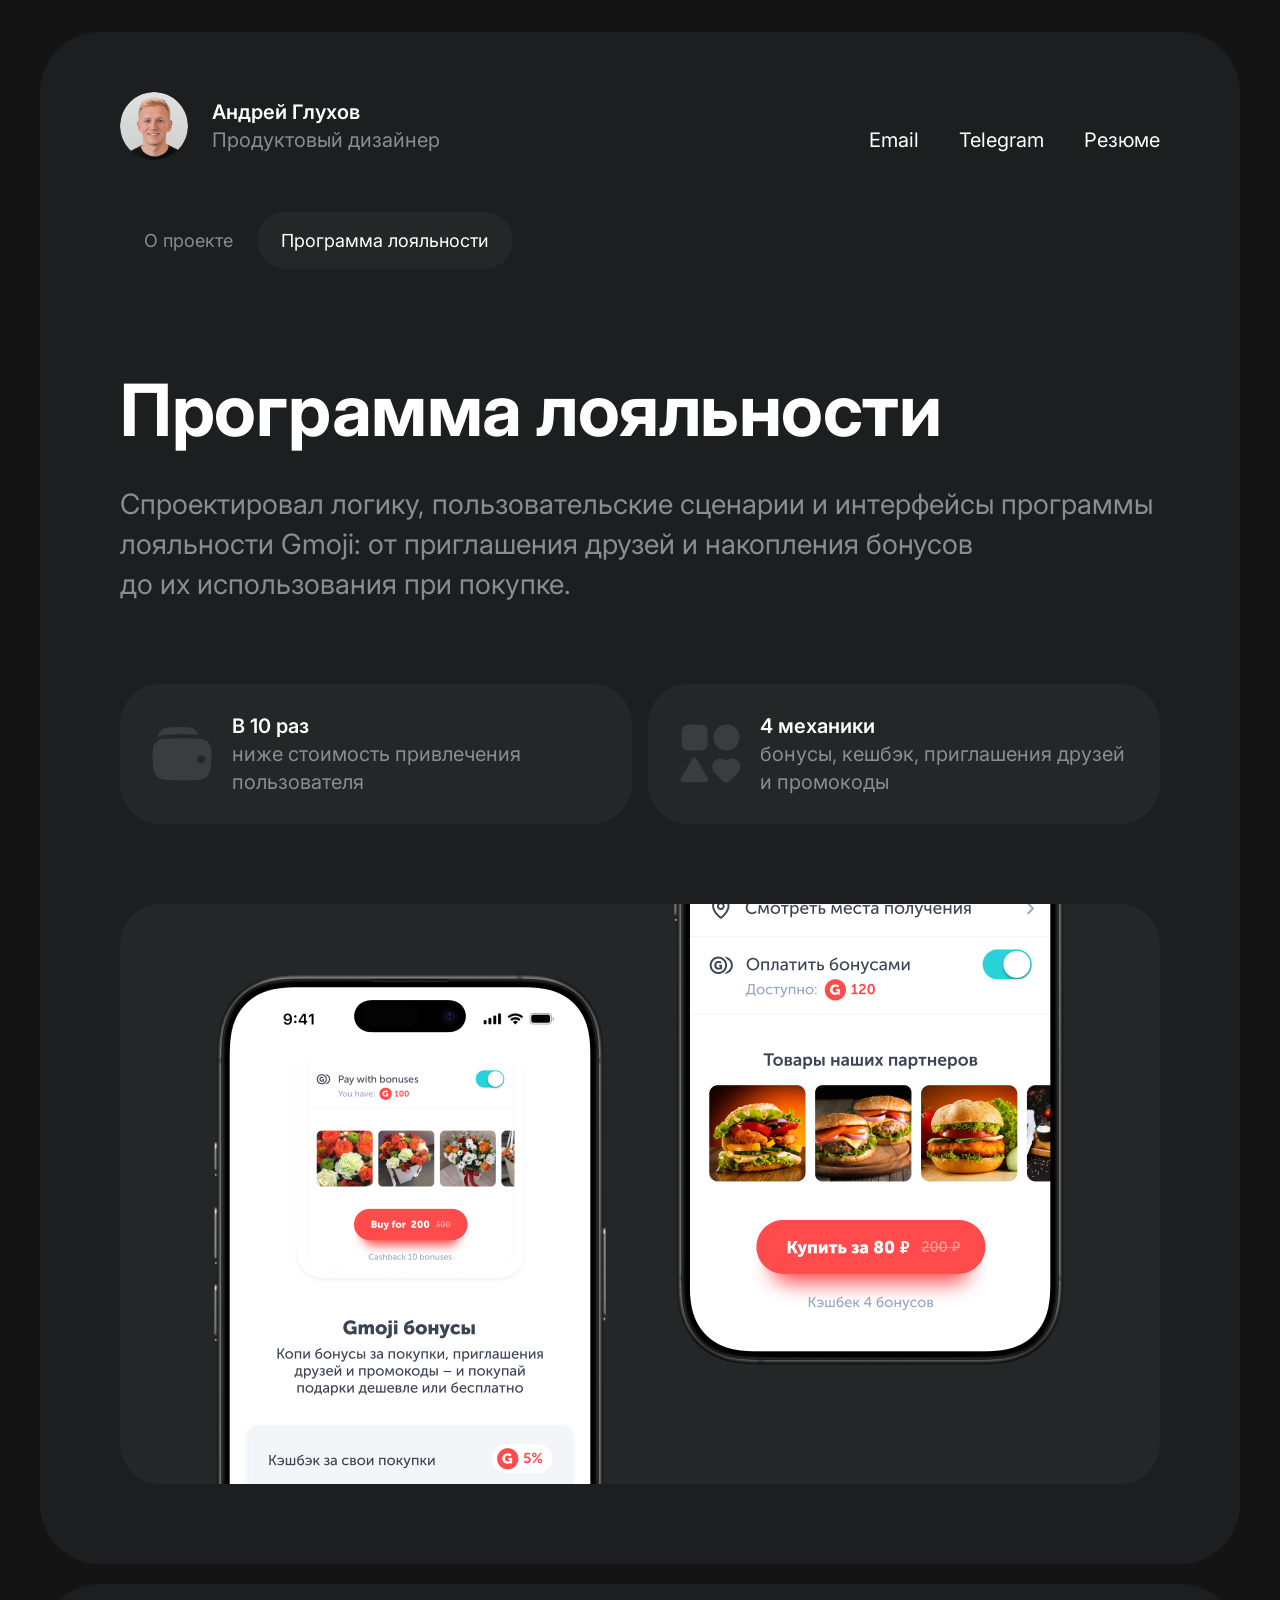
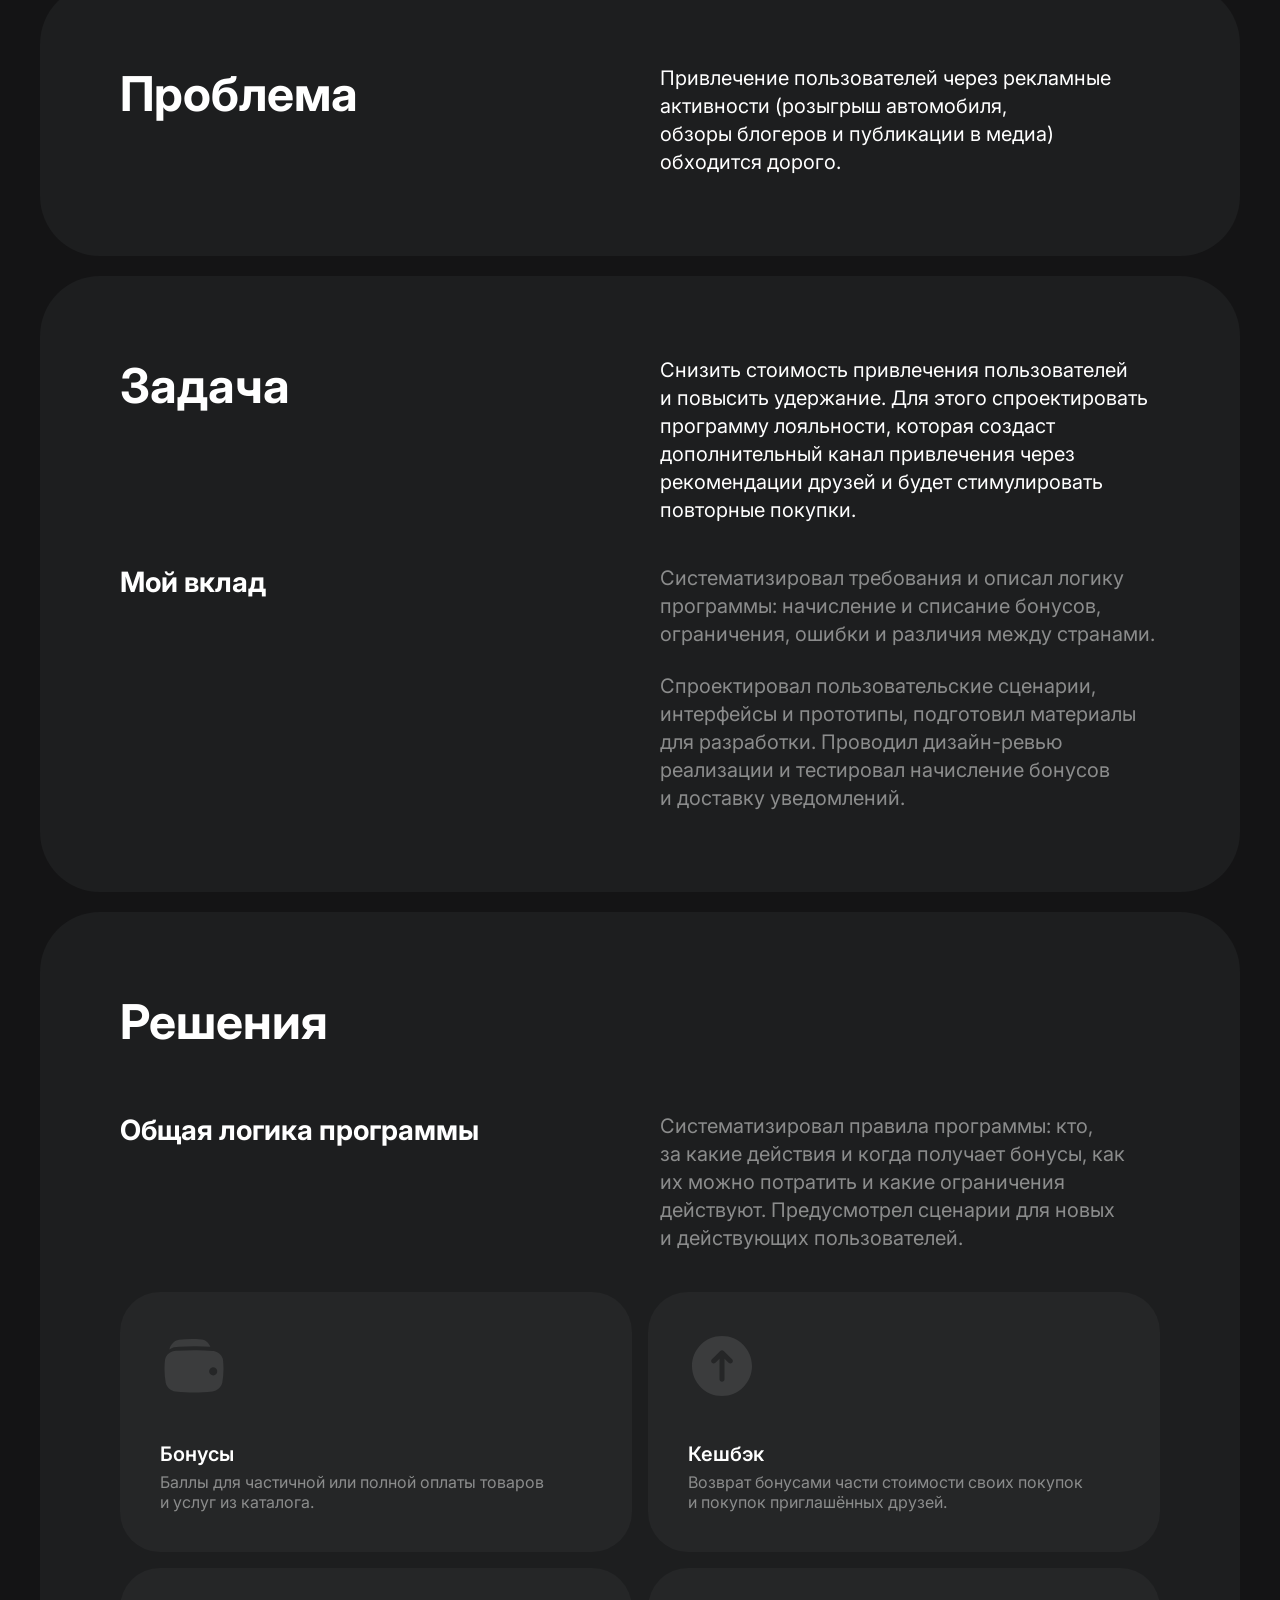
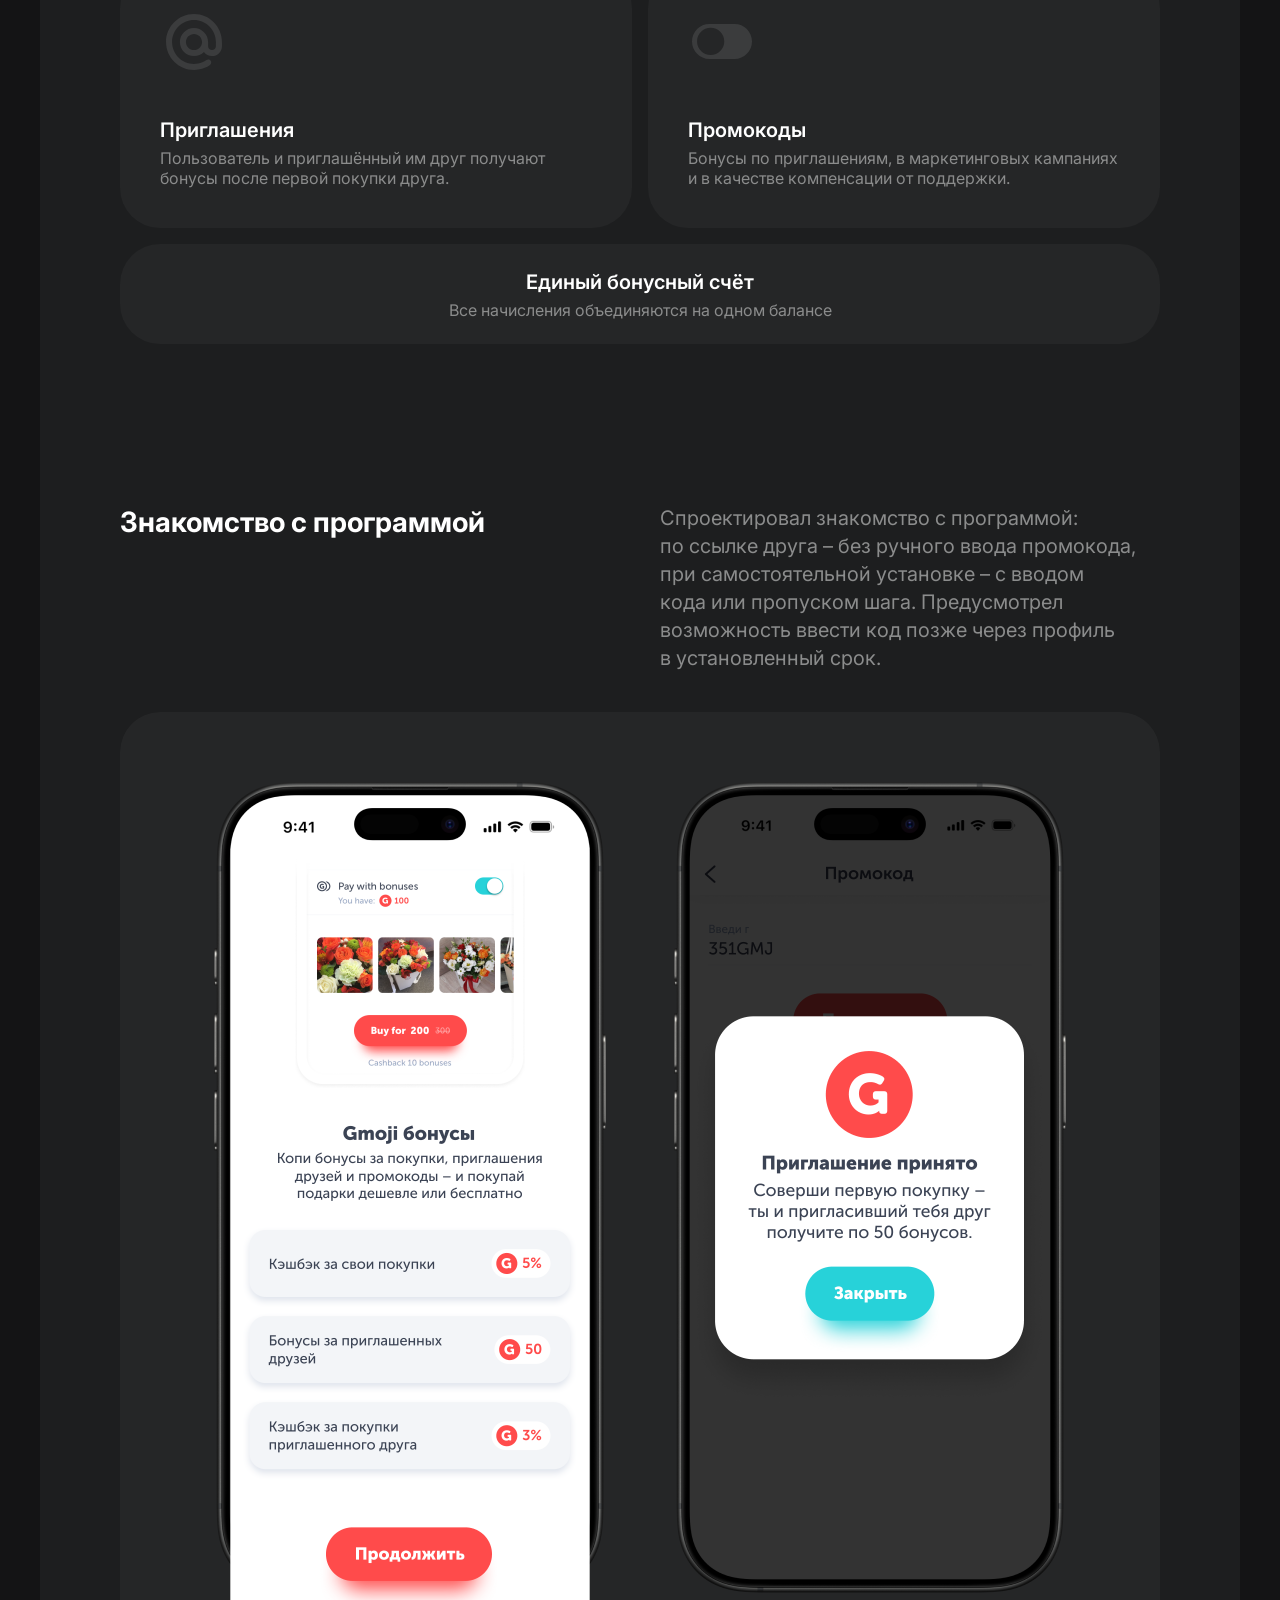
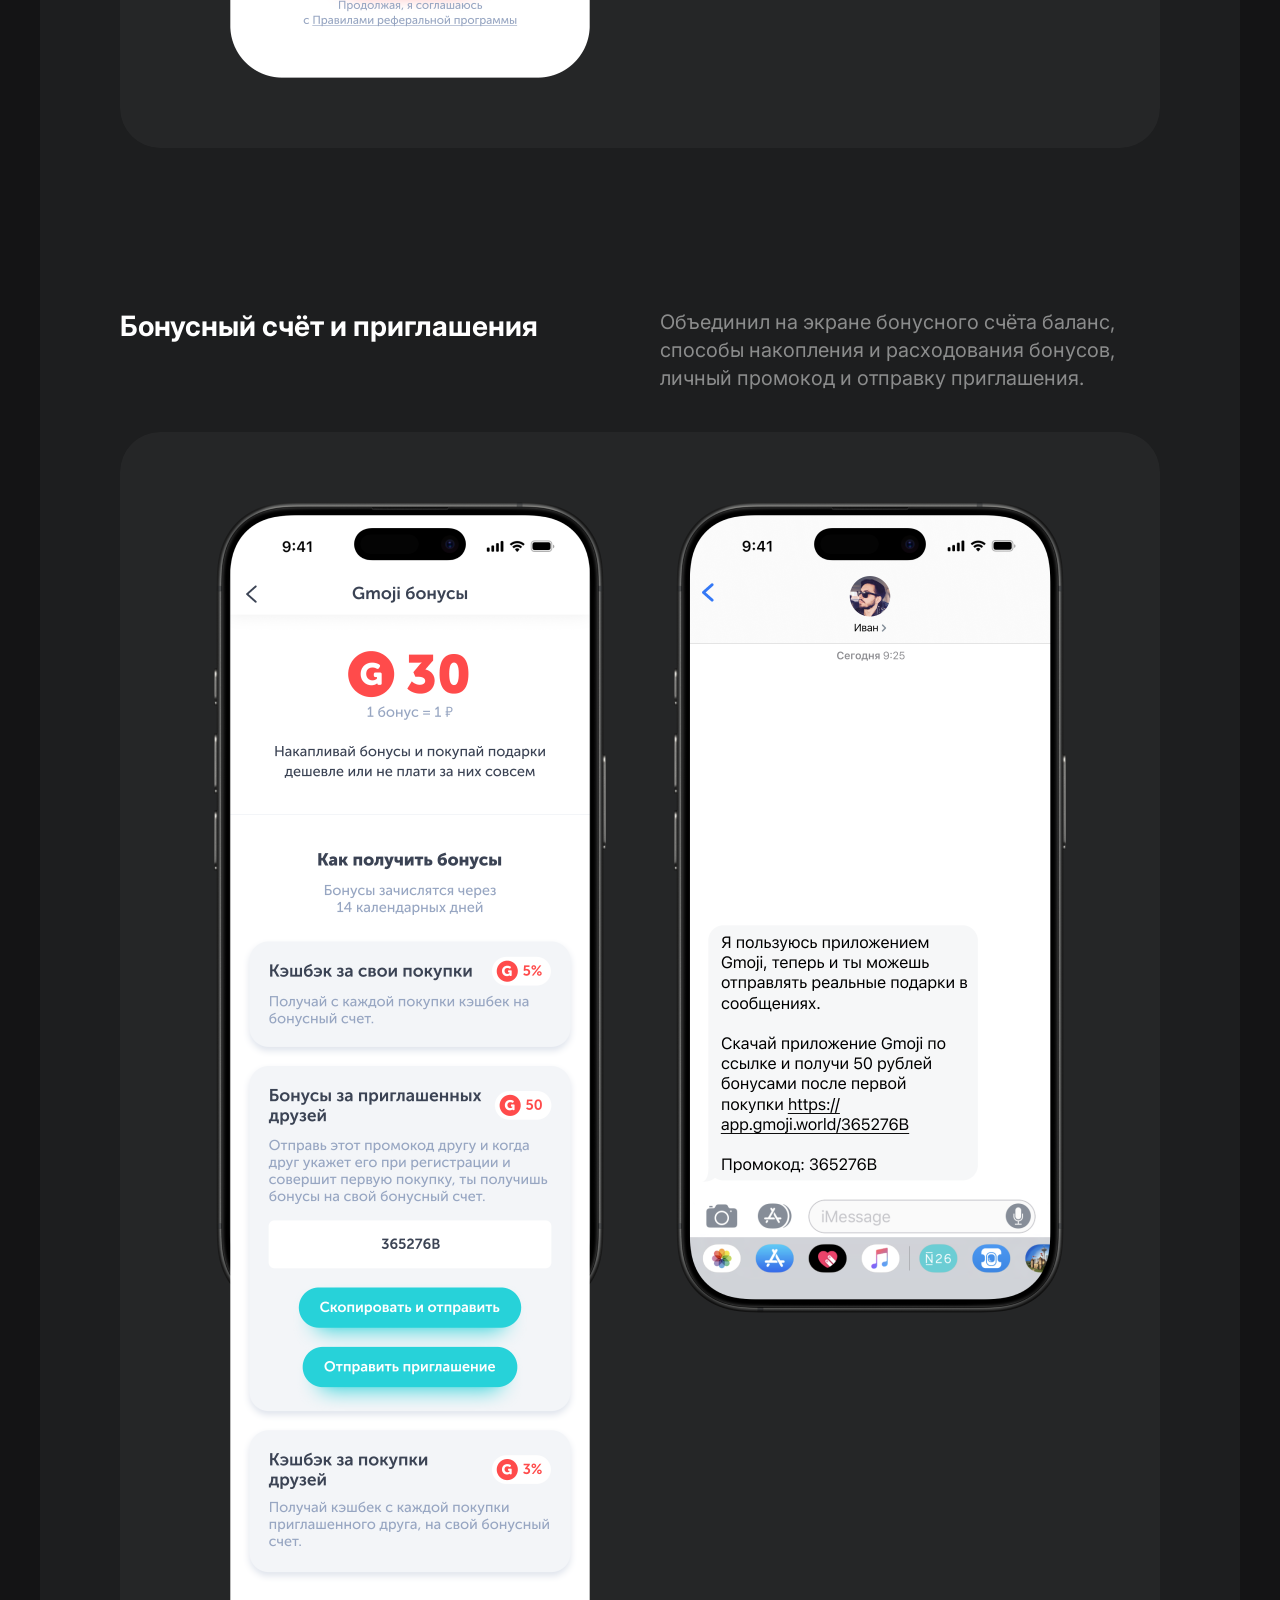
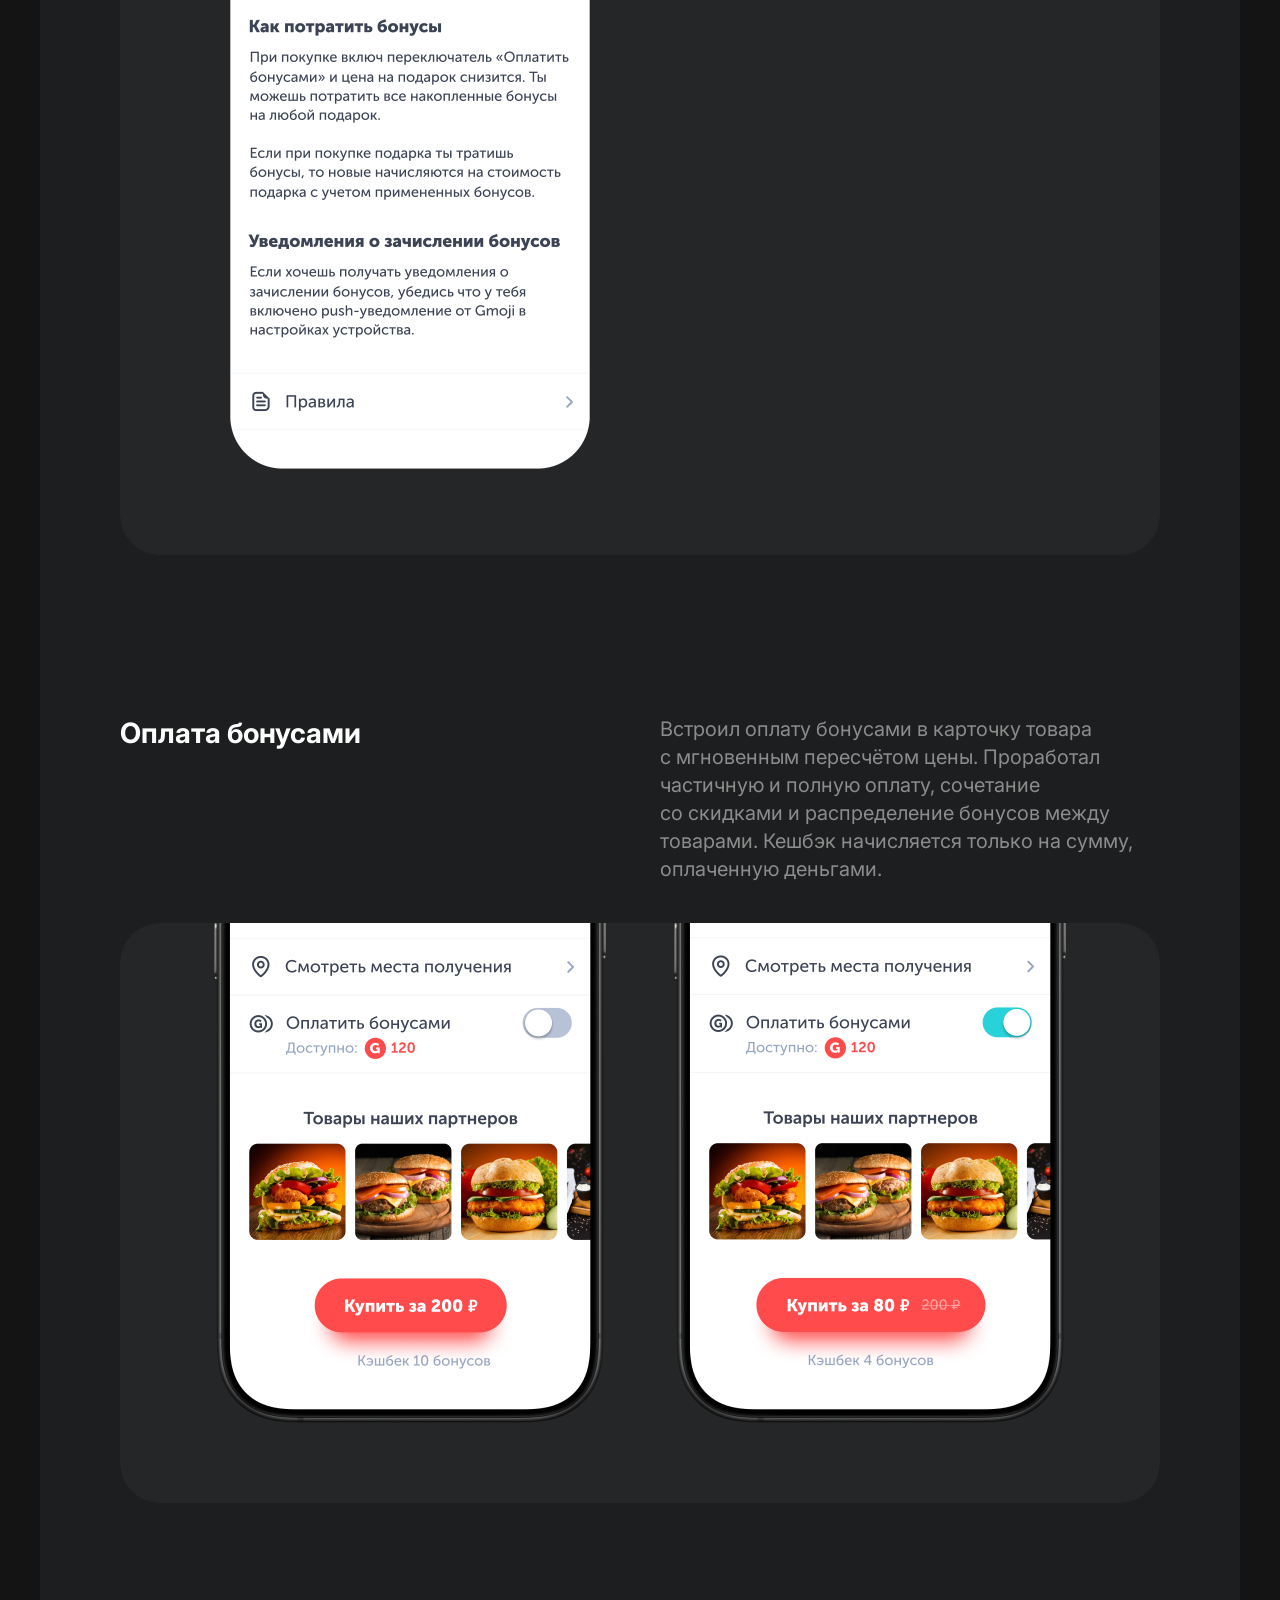
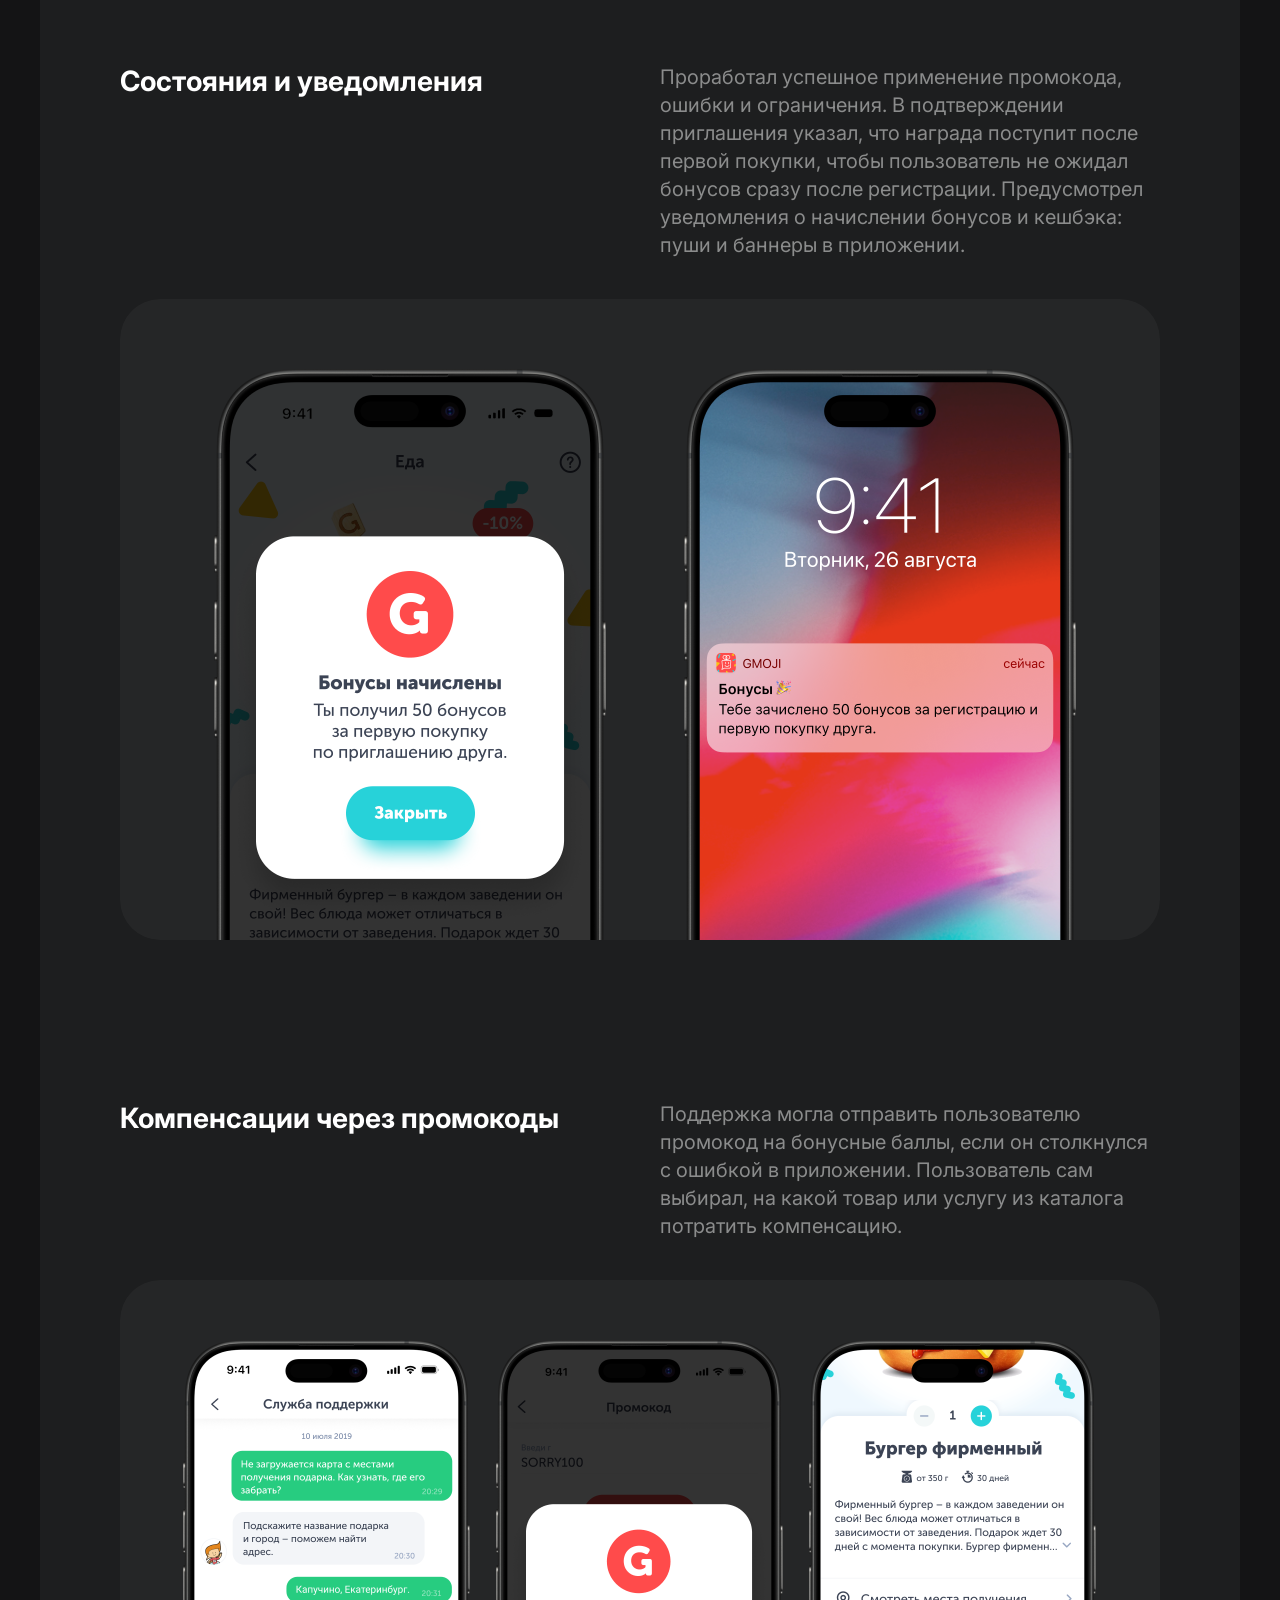
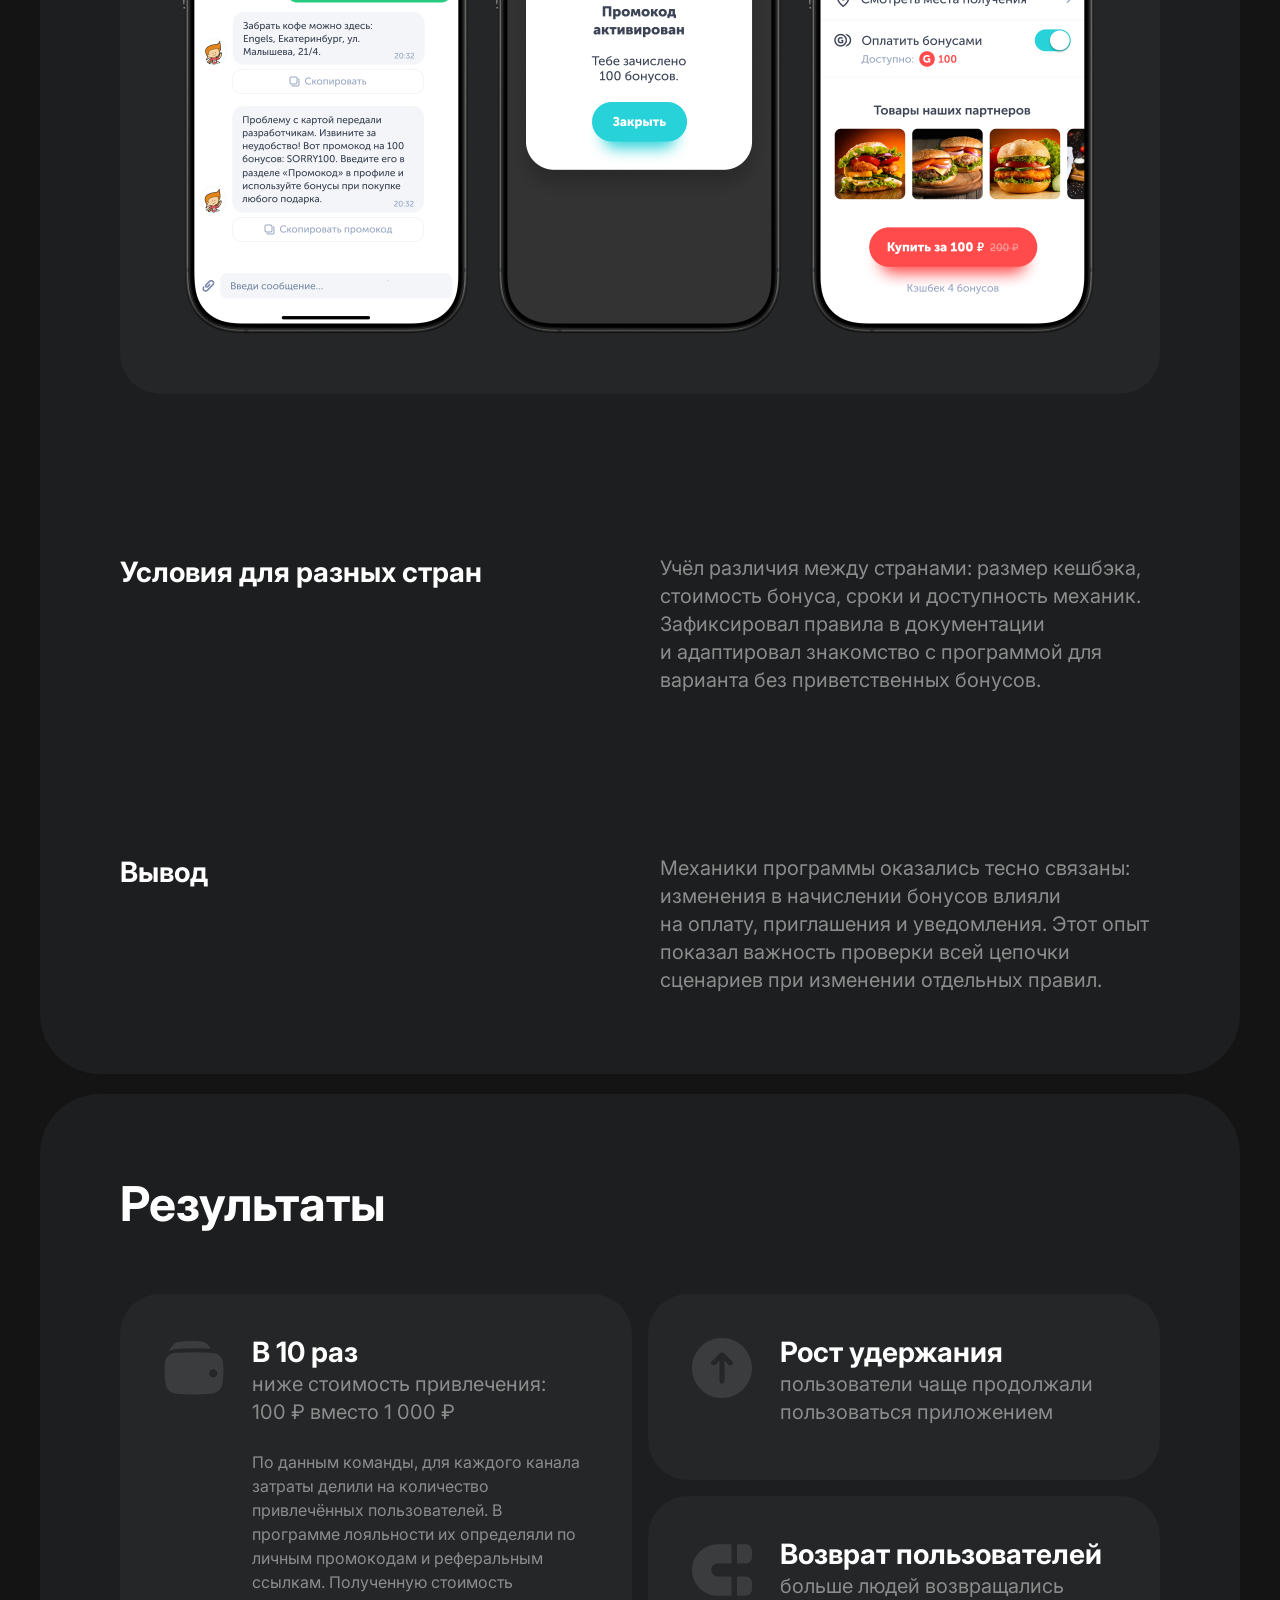
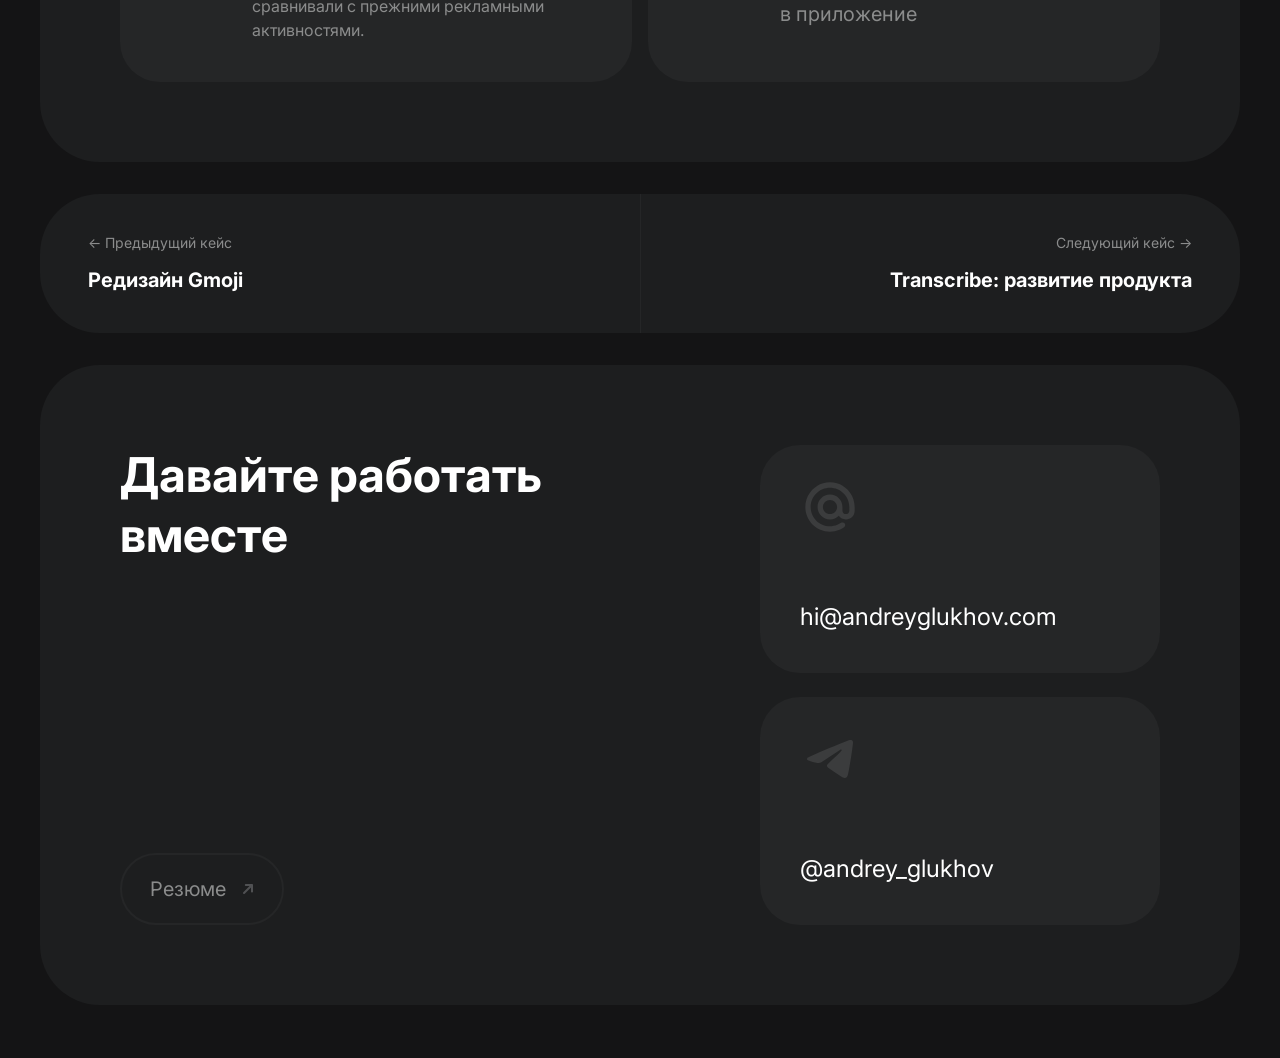
==== commit 427545b5: "Обновить контактный email портфолио" ====
--- a/gmoji-loyalty/index.html
+++ b/gmoji-loyalty/index.html
@@ -61,7 +61,7 @@
         <a class="mobile-header__menu-link" href="/gmoji-loyalty/" aria-current="page">Программа лояльности Gmoji</a>
       </nav>
       <div class="mobile-header__menu-contacts">
-        <button class="mobile-header__contact-link email-copy" type="button" data-email="sheyker.com@gmail.com" aria-label="Скопировать email sheyker.com@gmail.com"><span>Email</span><span class="email-copy__icons" aria-hidden="true"><svg class="email-copy__copy" width="16" height="16" viewbox="0 0 24 24" fill="none" xmlns="http://www.w3.org/2000/svg">
+        <button class="mobile-header__contact-link email-copy" type="button" data-email="hi@andreyglukhov.com" aria-label="Скопировать email hi@andreyglukhov.com"><span>Email</span><span class="email-copy__icons" aria-hidden="true"><svg class="email-copy__copy" width="16" height="16" viewbox="0 0 24 24" fill="none" xmlns="http://www.w3.org/2000/svg">
 <path d="M9 15C9 12.1716 9 10.7574 9.87868 9.87868C10.7574 9 12.1716 9 15 9L16 9C18.8284 9 20.2426 9 21.1213 9.87868C22 10.7574 22 12.1716 22 15V16C22 18.8284 22 20.2426 21.1213 21.1213C20.2426 22 18.8284 22 16 22H15C12.1716 22 10.7574 22 9.87868 21.1213C9 20.2426 9 18.8284 9 16L9 15Z" stroke="currentColor" stroke-width="1.5" stroke-linecap="round" stroke-linejoin="round"></path>
 <path d="M16.9999 9C16.9975 6.04291 16.9528 4.51121 16.092 3.46243C15.9258 3.25989 15.7401 3.07418 15.5376 2.90796C14.4312 2 12.7875 2 9.5 2C6.21252 2 4.56878 2 3.46243 2.90796C3.25989 3.07417 3.07418 3.25989 2.90796 3.46243C2 4.56878 2 6.21252 2 9.5C2 12.7875 2 14.4312 2.90796 15.5376C3.07417 15.7401 3.25989 15.9258 3.46243 16.092C4.51121 16.9528 6.04291 16.9975 9 16.9999" stroke="currentColor" stroke-width="1.5" stroke-linecap="round" stroke-linejoin="round"></path>
 </svg><svg class="email-copy__check" width="16" height="16" viewbox="0 0 24 24" fill="none" stroke="currentColor" stroke-width="2" stroke-linecap="round" stroke-linejoin="round"><path d="m5 12 4 4L19 6"></path></svg></span></button>
@@ -92,7 +92,7 @@
           </div>
 
           <nav class="header__nav" aria-label="Основная навигация">
-            <button class="header__link email-copy" type="button" data-email="sheyker.com@gmail.com" aria-label="Скопировать email sheyker.com@gmail.com"><span>Email</span><span class="email-copy__icons" aria-hidden="true"><svg class="email-copy__copy" width="16" height="16" viewbox="0 0 24 24" fill="none" xmlns="http://www.w3.org/2000/svg">
+            <button class="header__link email-copy" type="button" data-email="hi@andreyglukhov.com" aria-label="Скопировать email hi@andreyglukhov.com"><span>Email</span><span class="email-copy__icons" aria-hidden="true"><svg class="email-copy__copy" width="16" height="16" viewbox="0 0 24 24" fill="none" xmlns="http://www.w3.org/2000/svg">
 <path d="M9 15C9 12.1716 9 10.7574 9.87868 9.87868C10.7574 9 12.1716 9 15 9L16 9C18.8284 9 20.2426 9 21.1213 9.87868C22 10.7574 22 12.1716 22 15V16C22 18.8284 22 20.2426 21.1213 21.1213C20.2426 22 18.8284 22 16 22H15C12.1716 22 10.7574 22 9.87868 21.1213C9 20.2426 9 18.8284 9 16L9 15Z" stroke="currentColor" stroke-width="1.5" stroke-linecap="round" stroke-linejoin="round"></path>
 <path d="M16.9999 9C16.9975 6.04291 16.9528 4.51121 16.092 3.46243C15.9258 3.25989 15.7401 3.07418 15.5376 2.90796C14.4312 2 12.7875 2 9.5 2C6.21252 2 4.56878 2 3.46243 2.90796C3.25989 3.07417 3.07418 3.25989 2.90796 3.46243C2 4.56878 2 6.21252 2 9.5C2 12.7875 2 14.4312 2.90796 15.5376C3.07417 15.7401 3.25989 15.9258 3.46243 16.092C4.51121 16.9528 6.04291 16.9975 9 16.9999" stroke="currentColor" stroke-width="1.5" stroke-linecap="round" stroke-linejoin="round"></path>
 </svg><svg class="email-copy__check" width="16" height="16" viewbox="0 0 24 24" fill="none" stroke="currentColor" stroke-width="2" stroke-linecap="round" stroke-linejoin="round"><path d="m5 12 4 4L19 6"></path></svg></span></button>
@@ -273,9 +273,9 @@
         </a>
       </div>
       <div class="contact__actions">
-        <button class="contact-card interactive-card contact-card--email-copy" type="button" data-email-copy data-email="sheyker.com@gmail.com" aria-label="Скопировать email sheyker.com@gmail.com">
+        <button class="contact-card interactive-card contact-card--email-copy" type="button" data-email-copy data-email="hi@andreyglukhov.com" aria-label="Скопировать email hi@andreyglukhov.com">
           <img class="contact-card__icon" src="/assets/icon_email_68.svg" alt="" aria-hidden="true">
-          <span class="contact-card__value contact-card__value--copy"><span>sheyker.com@gmail.com</span><span class="email-copy__icons" aria-hidden="true"><svg class="email-copy__copy" width="20" height="20" viewBox="0 0 24 24" fill="none" xmlns="http://www.w3.org/2000/svg">
+          <span class="contact-card__value contact-card__value--copy"><span>hi@andreyglukhov.com</span><span class="email-copy__icons" aria-hidden="true"><svg class="email-copy__copy" width="20" height="20" viewBox="0 0 24 24" fill="none" xmlns="http://www.w3.org/2000/svg">
 <path d="M9 15C9 12.1716 9 10.7574 9.87868 9.87868C10.7574 9 12.1716 9 15 9L16 9C18.8284 9 20.2426 9 21.1213 9.87868C22 10.7574 22 12.1716 22 15V16C22 18.8284 22 20.2426 21.1213 21.1213C20.2426 22 18.8284 22 16 22H15C12.1716 22 10.7574 22 9.87868 21.1213C9 20.2426 9 18.8284 9 16L9 15Z" stroke="currentColor" stroke-width="1.5" stroke-linecap="round" stroke-linejoin="round"/>
 <path d="M16.9999 9C16.9975 6.04291 16.9528 4.51121 16.092 3.46243C15.9258 3.25989 15.7401 3.07418 15.5376 2.90796C14.4312 2 12.7875 2 9.5 2C6.21252 2 4.56878 2 3.46243 2.90796C3.25989 3.07417 3.07418 3.25989 2.90796 3.46243C2 4.56878 2 6.21252 2 9.5C2 12.7875 2 14.4312 2.90796 15.5376C3.07417 15.7401 3.25989 15.9258 3.46243 16.092C4.51121 16.9528 6.04291 16.9975 9 16.9999" stroke="currentColor" stroke-width="1.5" stroke-linecap="round" stroke-linejoin="round"/>
 </svg><svg class="email-copy__check" width="20" height="20" viewBox="0 0 24 24" fill="none" stroke="currentColor" stroke-width="2" stroke-linecap="round" stroke-linejoin="round"><path d="m5 12 4 4L19 6"/></svg></span></span>
